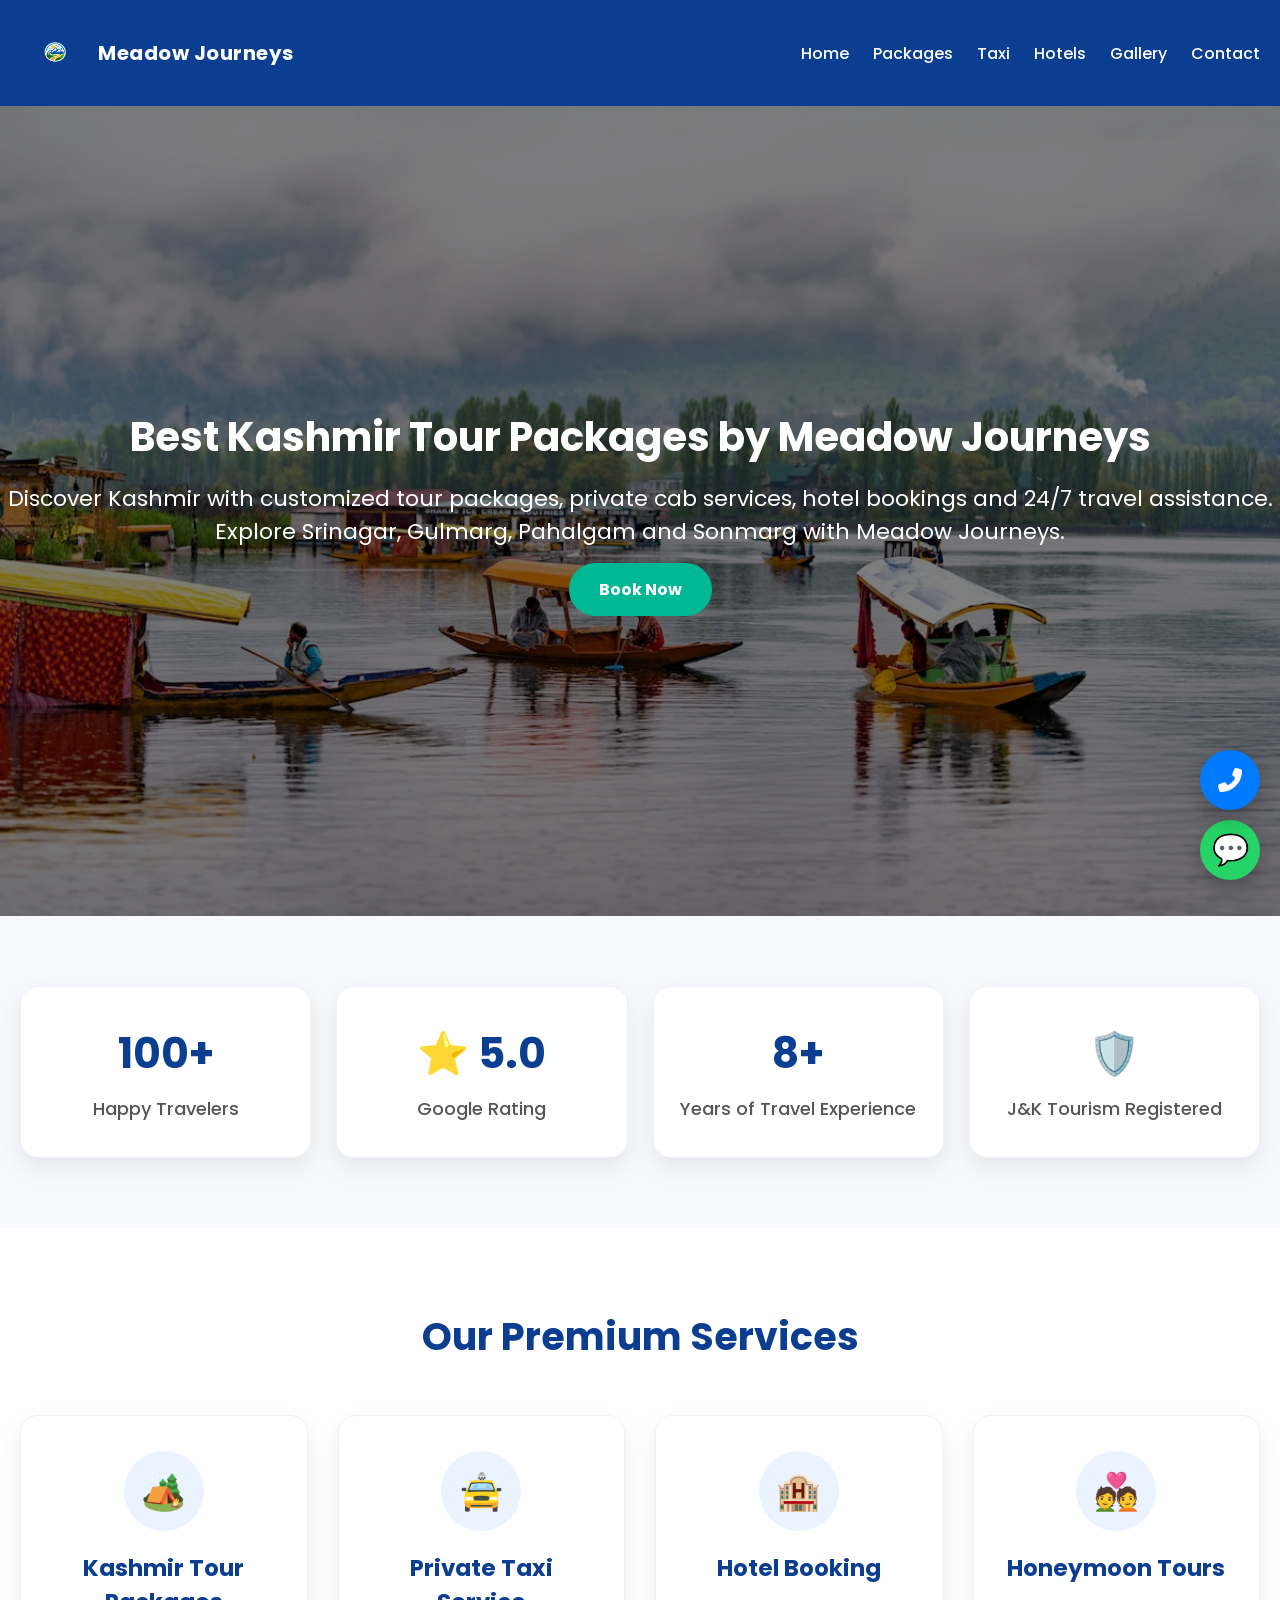
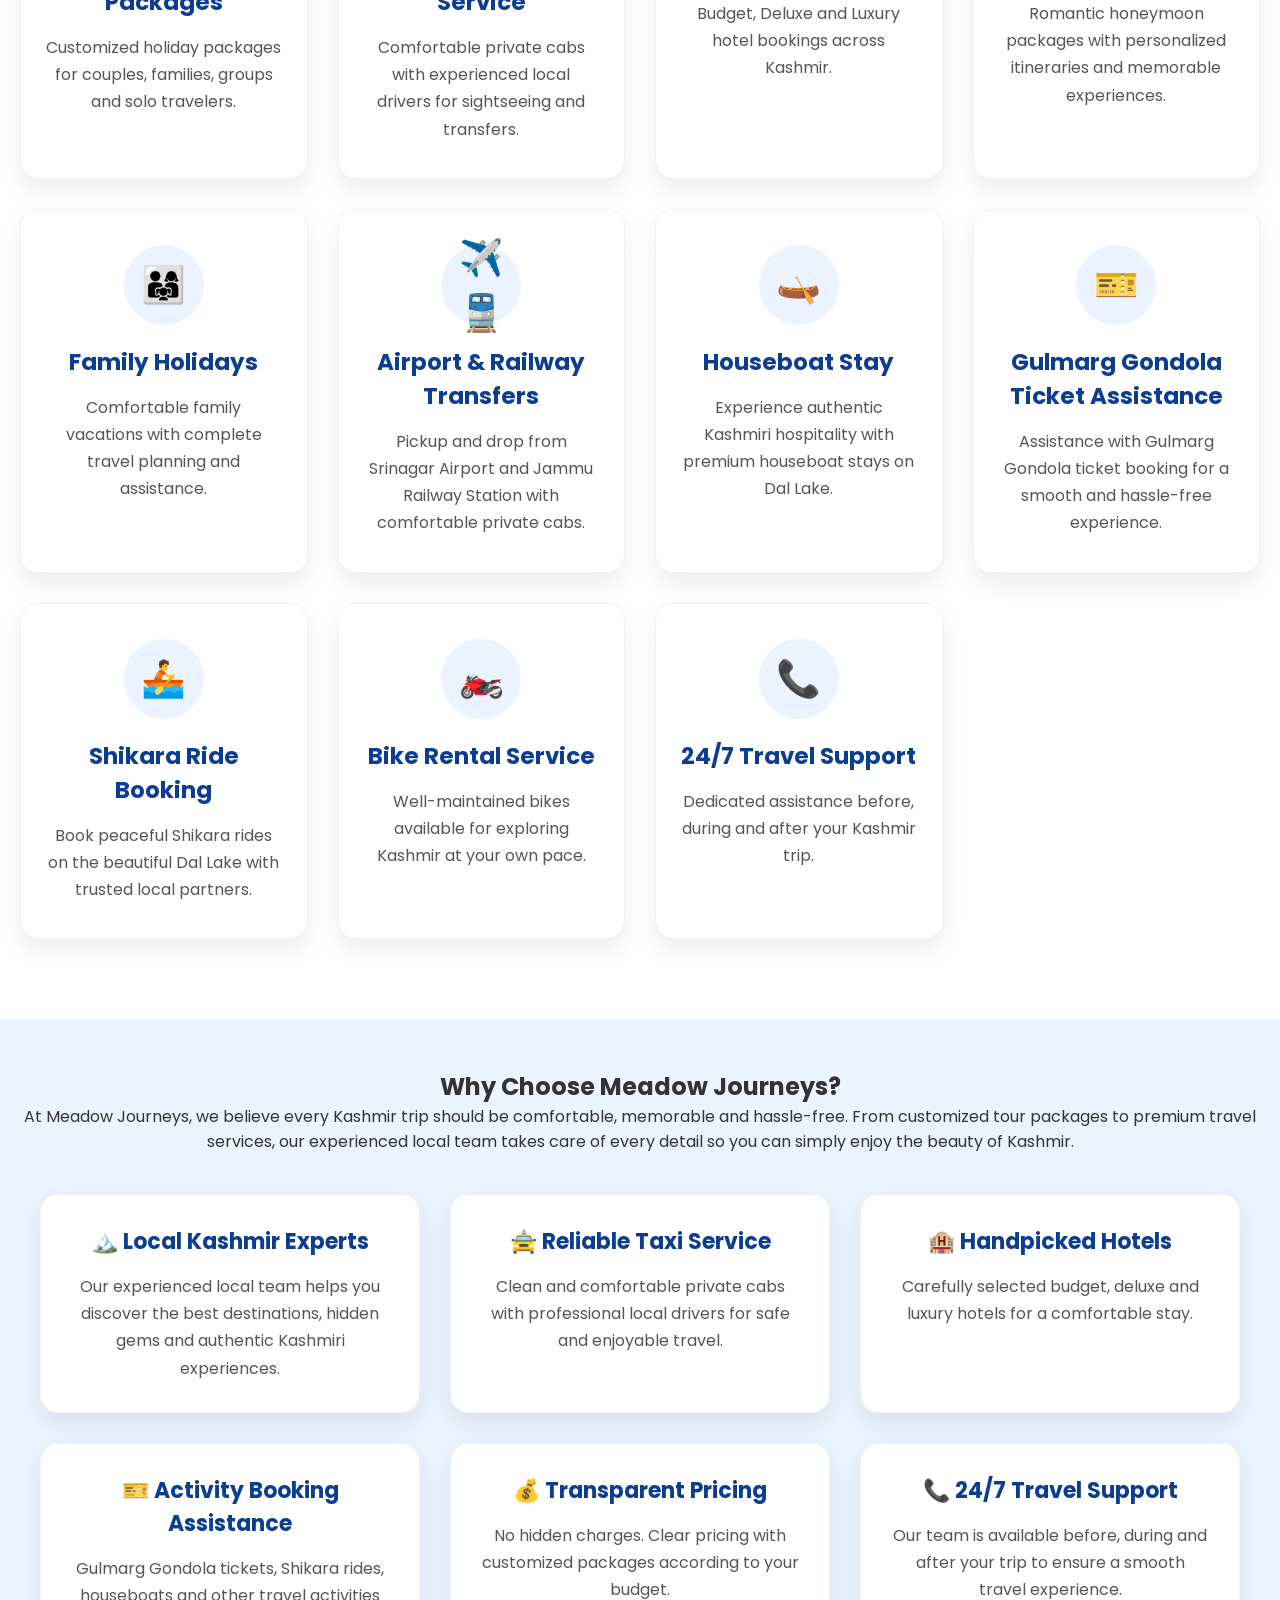
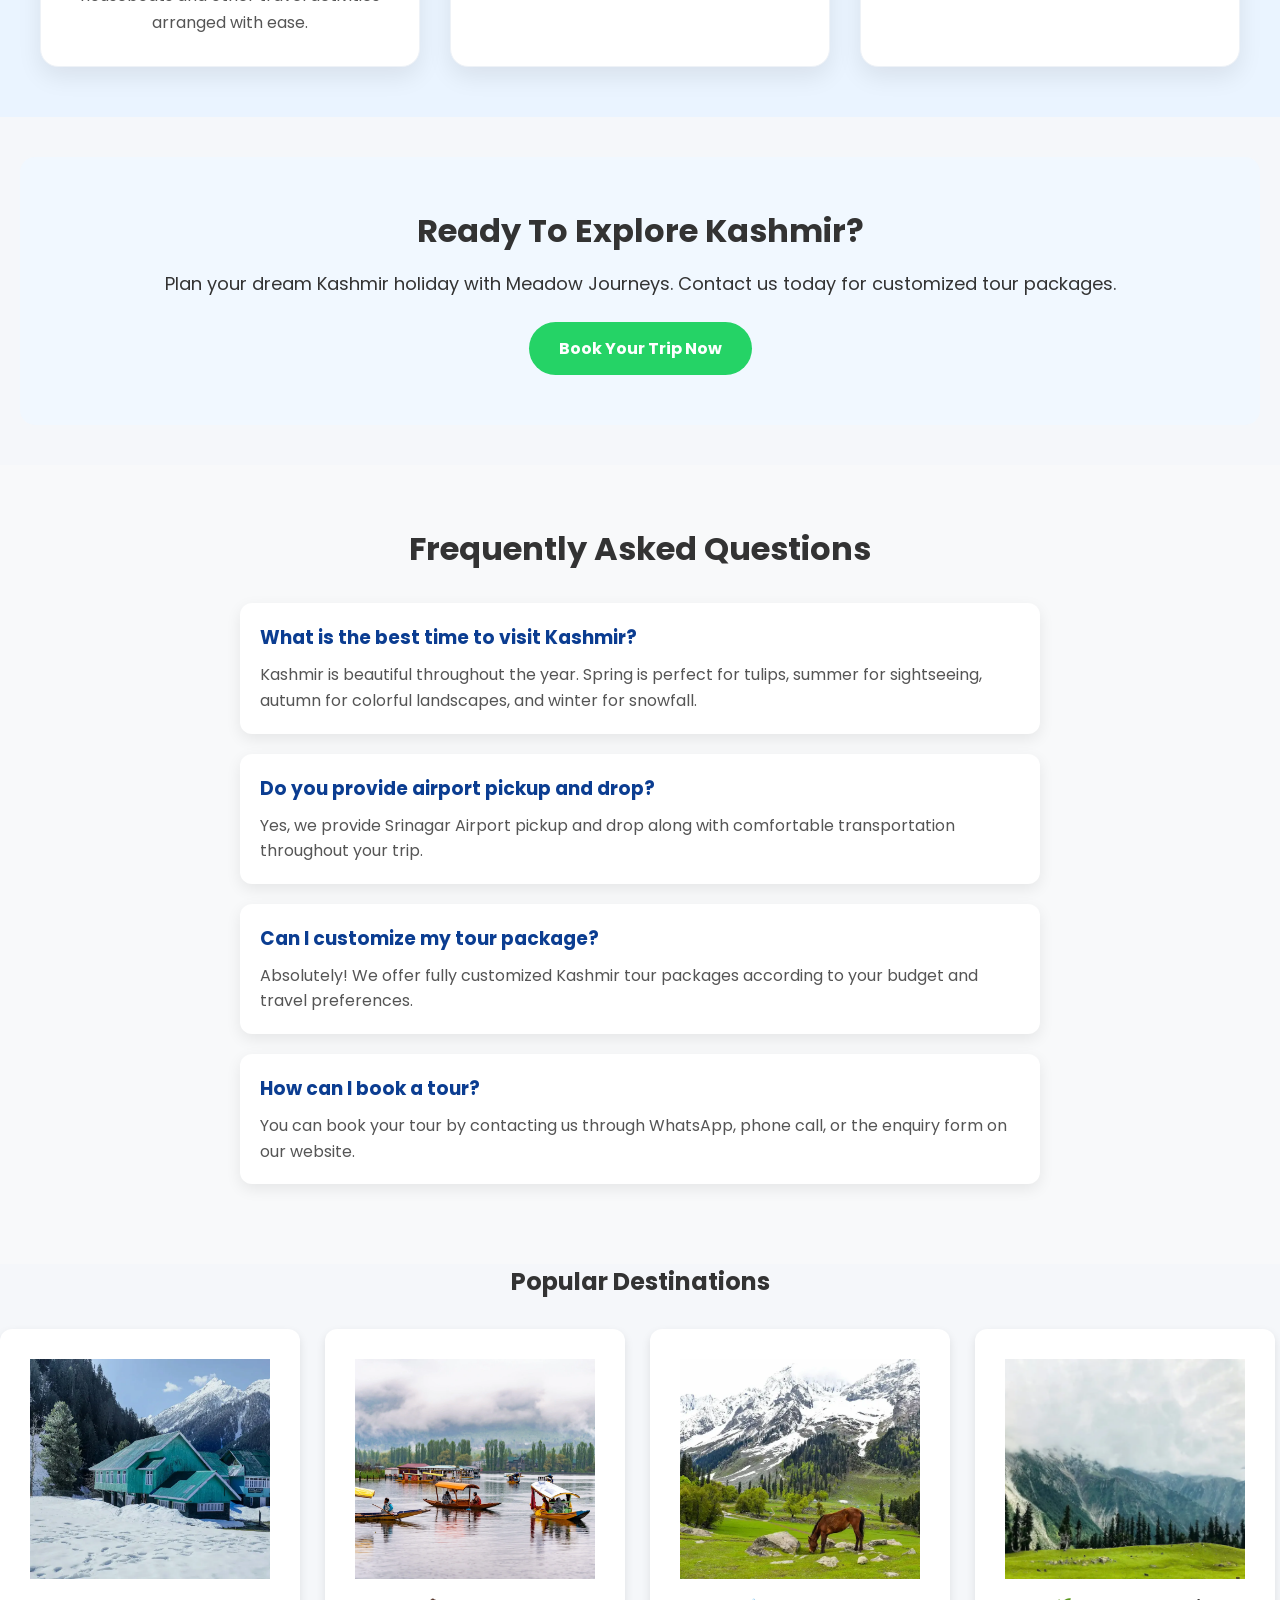
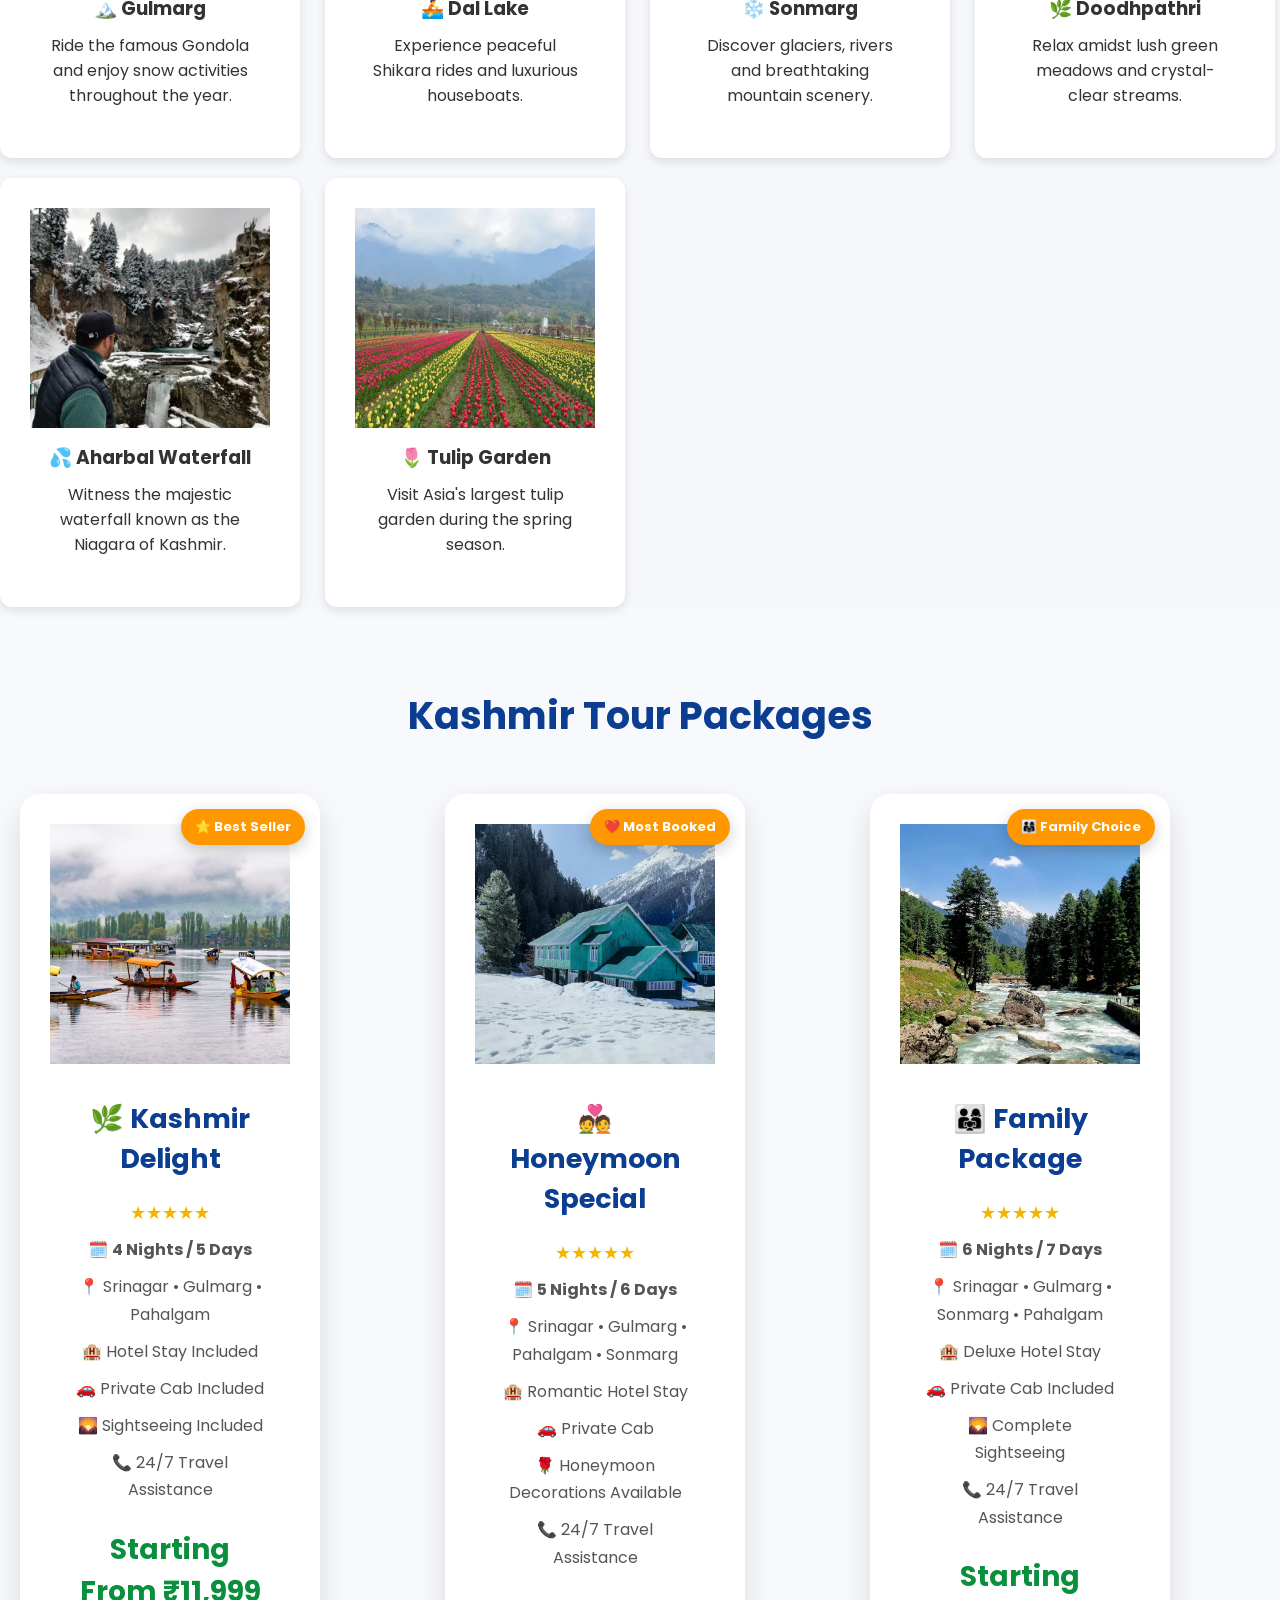
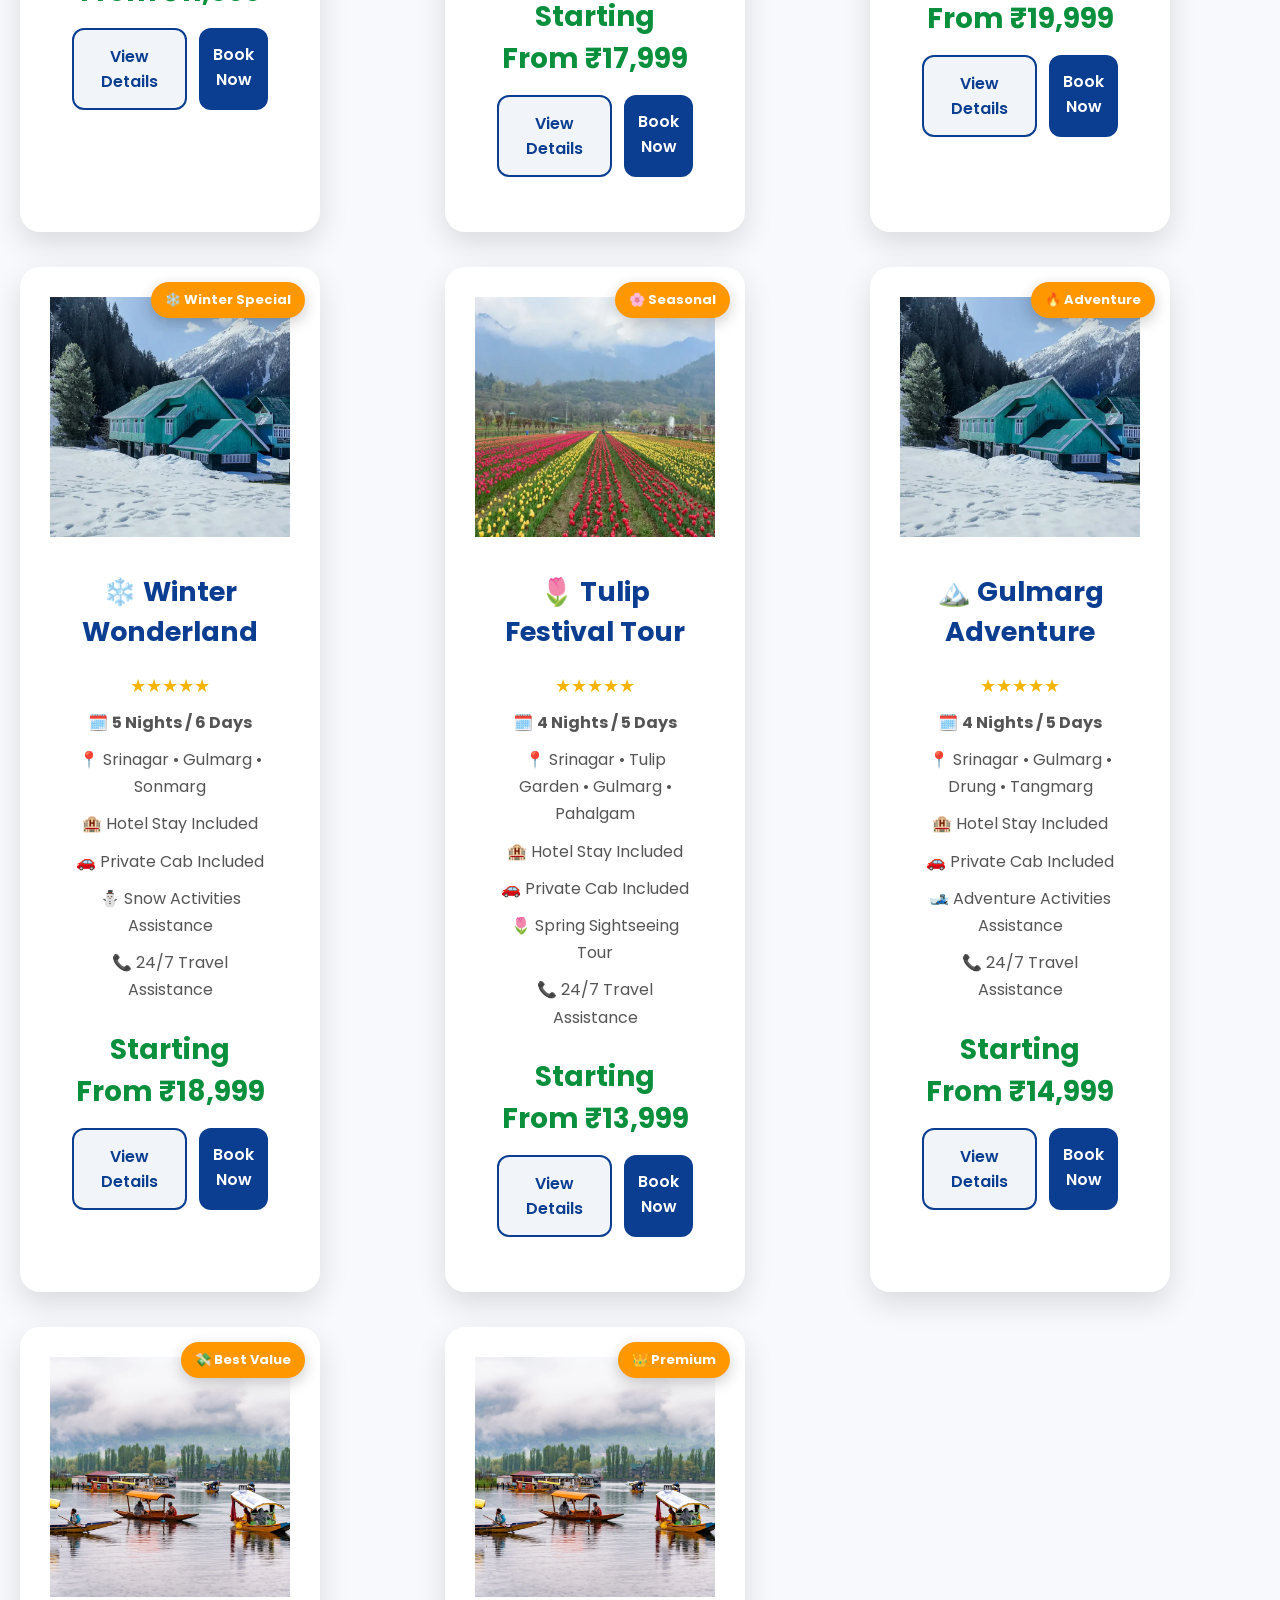
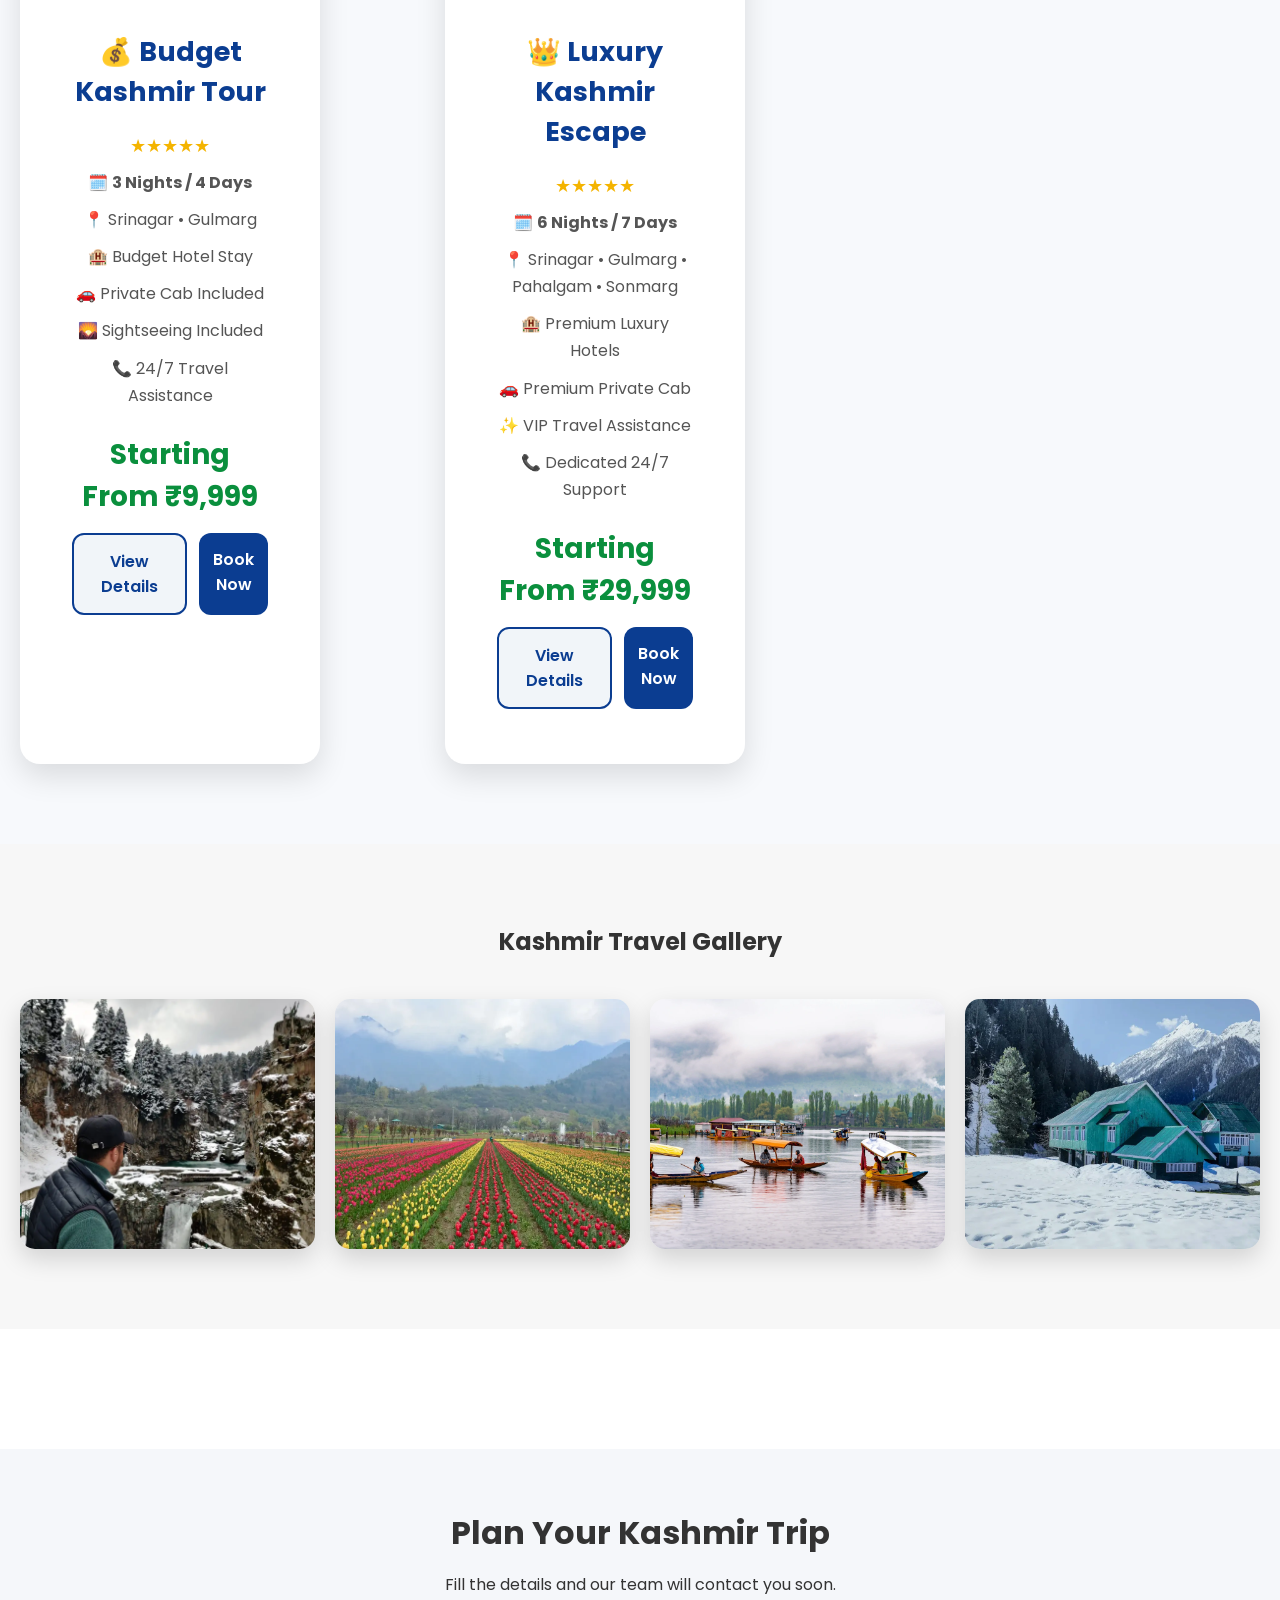
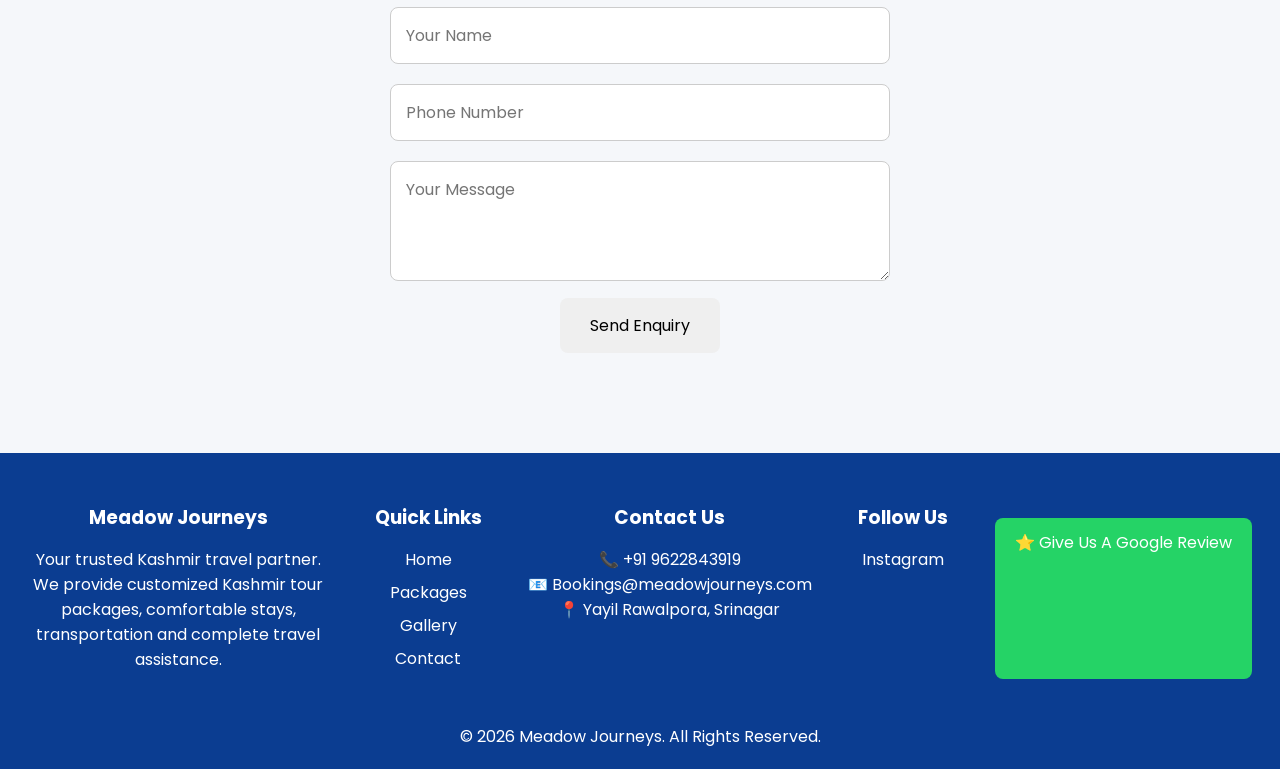
==== index.html @ d069dfbc "Fix formatting of areaServed and PriceRange fields" ====
<!DOCTYPE html>
<html lang="en">
<head>
    <title>Meadow Journeys | Kashmir Tour Packages, Taxi & Hotel Booking</title>
<link rel="icon" type="image/jpeg" href="logo new.jpg">
<meta name="description" content="Meadow Journeys offers the best Kashmir tour packages, honeymoon tours, family holidays, taxi services, hotel bookings and customized Kashmir travel experiences. Book your dream Kashmir trip today.">
<meta property="og:title" content="Meadow Journeys | Kashmir Tour Packages & Travel">

<meta property="og:description" content="Explore Kashmir with customized tour packages, hotels, taxi services and 24/7 travel assistance.">

<meta property="og:image" content="https://www.meadowjourneys.com/logo%20new.jpg">

<meta property="og:type" content="website">

<meta property="og:url" content="https://www.meadowjourneys.com">
<meta name="keywords" content="Kashmir tour packages, Kashmir travel, Srinagar tour, Gulmarg, Sonmarg, Pahalgam, Meadow Journeys">
<meta charset="UTF-8">
<meta name="viewport" content="width=device-width, initial-scale=1.0">


<link rel="stylesheet" href="style.css">
<link rel="preload" 
href="https://cdn.jsdelivr.net/npm/flatpickr/dist/flatpickr.min.css" 
as="style"
onload="this.onload=null;this.rel='stylesheet'">

<noscript>
<link rel="stylesheet" href="https://cdn.jsdelivr.net/npm/flatpickr/dist/flatpickr.min.css">
</noscript>
<link rel="preload" 
href="dal lake.webp" 
as="image"
fetchpriority="high">
<link rel="preconnect" href="https://fonts.googleapis.com">
<link rel="preconnect" href="https://fonts.gstatic.com" crossorigin>

<link href="https://fonts.googleapis.com/css2?family=Poppins:wght@400;600;700&display=swap" rel="stylesheet">
<link rel="preload"
      href="https://cdnjs.cloudflare.com/ajax/libs/font-awesome/6.5.2/css/all.min.css"
      as="style"
      onload="this.onload=null;this.rel='stylesheet'">

<noscript>
<link rel="stylesheet"
href="https://cdnjs.cloudflare.com/ajax/libs/font-awesome/6.5.2/css/all.min.css">
</noscript>
    <script type="application/ld+json">
{
  "@context":"https://schema.org",
  "@type":"TravelAgency",
  "name":"Meadow Journeys",
  "url":"https://www.meadowjourneys.com",
  "logo":"https://www.meadowjourneys.com/logo%20new.jpg",
"image":"https://www.meadowjourneys.com/dal%20lake.webp",
"telephone":"+91 9622843919",
  "email":"bookings@meadowjourneys.com",
        "openingHours":"Mo-Su 09:00-18:00",
  "address":{
    "@type":"PostalAddress",
    "streetAddress":"Yayil, Rawalpora",
    "addressLocality":"Srinagar",
    "addressRegion":"Jammu and Kashmir",
    "postalCode":"190005",
    "addressCountry":"IN"
  },
        "areaServed":"Kashmir",
        "PriceRange":"10,000-25,000",
  "sameAs":[
"https://www.instagram.com/meadowjourneys",
"https://www.facebook.com/share/1JXKEmAS2Q/"
]
}
</script>
    <script type="application/ld+json">
{
  "@context":"https://schema.org",
  "@type":"FAQPage",
  "mainEntity":[
    {
      "@type":"Question",
      "name":"What is the best time to visit Kashmir?",
      "acceptedAnswer":{
        "@type":"Answer",
        "text":"Kashmir is beautiful throughout the year. Spring is ideal for tulips, summer for sightseeing, autumn for colorful landscapes, and winter for snowfall."
      }
    },
    {
      "@type":"Question",
      "name":"Do you provide airport pickup and drop?",
      "acceptedAnswer":{
        "@type":"Answer",
        "text":"Yes, we provide Srinagar Airport pickup and drop along with comfortable transportation throughout your trip."
      }
    },
    {
      "@type":"Question",
      "name":"Can I customize my tour package?",
      "acceptedAnswer":{
        "@type":"Answer",
        "text":"Yes, we offer fully customized Kashmir tour packages according to your budget and travel preferences."
      }
    },
    {
      "@type":"Question",
      "name":"How can I book a tour?",
      "acceptedAnswer":{
        "@type":"Answer",
        "text":"You can contact us through WhatsApp, phone call, or the enquiry form on our website."
      }
    }
  ]
}
</script>
   

<!-- Google Analytics -->
<script async src="https://www.googletagmanager.com/gtag/js?id=G-LJPG5Y3PRT"></script>
<script>
  window.dataLayer = window.dataLayer || [];
  function gtag(){dataLayer.push(arguments);}
  gtag('js', new Date());

  gtag('config', 'G-LJPG5Y3PRT');
</script>

</head>

<body>

<header>

<div class="logo">
  <img src="logo new.jpg" alt="Meadow Journeys Kashmir Travel Company Logo">
  <span>Meadow Journeys</span>
</div>
<div class="menu-toggle" onclick="toggleMenu()">☰</div>
<nav>

<a href="#home">Home</a>

<a href="#packages">Packages</a>

<a href="#taxi">Taxi</a>

<a href="#hotels">Hotels</a>

<a href="#gallery">Gallery</a>

<a href="#contact">Contact</a>

</nav>

</header>


<section class="hero" id="home">

<img src="dal lake.webp" 
alt="Dal Lake Kashmir"
fetchpriority="high"
class="hero-image">

<div class="overlay">

<h1>Best Kashmir Tour Packages by Meadow Journeys</h1>

<p>
Discover Kashmir with customized tour packages, private cab services, hotel bookings and 24/7 travel assistance. Explore Srinagar, Gulmarg, Pahalgam and Sonmarg with Meadow Journeys.
</p>

<a href="#" class="btn" onclick="openBookingPopup(); return false;">
    Book Now
</a>

</div>

</section>
<section class="stats">

<div class="stat-card">
<div class="stat-number" data-target="100">0</div>
<p>Happy Travelers</p>
</div>

<div class="stat-card">
<div class="stat-number">⭐ 5.0</div>
<p>Google Rating</p>
</div>

<div class="stat-card">
<div class="stat-number" data-target="8">0</div>
<p>Years of Travel Experience</p>
</div>

<div class="stat-card">
<div class="stat-number">🛡️</div>
<p>J&K Tourism Registered</p>
</div>

</section>


<section class="services">

<h2>Our Premium Services</h2>

<div class="service-grid">

<div class="service-card">
<div class="service-icon">🏕️</div>
<h3>Kashmir Tour Packages</h3>
<p>Customized holiday packages for couples, families, groups and solo travelers.</p>
</div>

<div class="service-card">
<div class="service-icon">🚖</div>
<h3>Private Taxi Service</h3>
<p>Comfortable private cabs with experienced local drivers for sightseeing and transfers.</p>
</div>

<div class="service-card">
<div class="service-icon">🏨</div>
<h3>Hotel Booking</h3>
<p>Budget, Deluxe and Luxury hotel bookings across Kashmir.</p>
</div>

<div class="service-card">
<div class="service-icon">💑</div>
<h3>Honeymoon Tours</h3>
<p>Romantic honeymoon packages with personalized itineraries and memorable experiences.</p>
</div>

<div class="service-card">
<div class="service-icon">👨‍👩‍👧</div>
<h3>Family Holidays</h3>
<p>Comfortable family vacations with complete travel planning and assistance.</p>
</div>

<div class="service-card">
<div class="service-icon">✈️🚆</div>
<h3>Airport & Railway Transfers</h3>
<p>Pickup and drop from Srinagar Airport and Jammu Railway Station with comfortable private cabs.</p>
</div>

<div class="service-card">
<div class="service-icon">🛶</div>
<h3>Houseboat Stay</h3>
<p>Experience authentic Kashmiri hospitality with premium houseboat stays on Dal Lake.</p>
</div>

<div class="service-card">
<div class="service-icon">🎫</div>
<h3>Gulmarg Gondola Ticket Assistance</h3>
<p>Assistance with Gulmarg Gondola ticket booking for a smooth and hassle-free experience.</p>
</div>

<div class="service-card">
<div class="service-icon">🚣</div>
<h3>Shikara Ride Booking</h3>
<p>Book peaceful Shikara rides on the beautiful Dal Lake with trusted local partners.</p>
</div>

<div class="service-card">
<div class="service-icon">🏍️</div>
<h3>Bike Rental Service</h3>
<p>Well-maintained bikes available for exploring Kashmir at your own pace.</p>
</div>

<div class="service-card">
<div class="service-icon">📞</div>
<h3>24/7 Travel Support</h3>
<p>Dedicated assistance before, during and after your Kashmir trip.</p>
</div>

</div>

</section>



<section class="about">

<h2>Why Choose Meadow Journeys?</h2>

<p>
At Meadow Journeys, we believe every Kashmir trip should be comfortable, memorable and hassle-free. From customized tour packages to premium travel services, our experienced local team takes care of every detail so you can simply enjoy the beauty of Kashmir.
</p>

<div class="about-points">

<div>
<h3>🏔️ Local Kashmir Experts</h3>
<p>Our experienced local team helps you discover the best destinations, hidden gems and authentic Kashmiri experiences.</p>
</div>

<div>
<h3>🚖 Reliable Taxi Service</h3>
<p>Clean and comfortable private cabs with professional local drivers for safe and enjoyable travel.</p>
</div>

<div>
<h3>🏨 Handpicked Hotels</h3>
<p>Carefully selected budget, deluxe and luxury hotels for a comfortable stay.</p>
</div>

<div>
<h3>🎫 Activity Booking Assistance</h3>
<p>Gulmarg Gondola tickets, Shikara rides, houseboats and other travel activities arranged with ease.</p>
</div>

<div>
<h3>💰 Transparent Pricing</h3>
<p>No hidden charges. Clear pricing with customized packages according to your budget.</p>
</div>

<div>
<h3>📞 24/7 Travel Support</h3>
<p>Our team is available before, during and after your trip to ensure a smooth travel experience.</p>
</div>

</div>

</section>
<!-- CTA Section -->
<section class="cta">

<h2>Ready To Explore Kashmir?</h2>

<p>
Plan your dream Kashmir holiday with Meadow Journeys.
Contact us today for customized tour packages.
</p>

<a href="https://wa.me/919622843919" target="_blank">
Book Your Trip Now
</a>

</section>
    
    <!-- FAQ Section -->
<section class="faq">

<h2>Frequently Asked Questions</h2>

<div class="faq-item">
<h3>What is the best time to visit Kashmir?</h3>
<p>Kashmir is beautiful throughout the year. Spring is perfect for tulips, summer for sightseeing, autumn for colorful landscapes, and winter for snowfall.</p>
</div>

<div class="faq-item">
<h3>Do you provide airport pickup and drop?</h3>
<p>Yes, we provide Srinagar Airport pickup and drop along with comfortable transportation throughout your trip.</p>
</div>

<div class="faq-item">
<h3>Can I customize my tour package?</h3>
<p>Absolutely! We offer fully customized Kashmir tour packages according to your budget and travel preferences.</p>
</div>

<div class="faq-item">
<h3>How can I book a tour?</h3>
<p>You can book your tour by contacting us through WhatsApp, phone call, or the enquiry form on our website.</p>
</div>

</section>
    
<!-- Popular Destinations -->
<section class="destinations">
    <h2>Popular Destinations</h2>

   <div class="cards">

    <div class="card">
        <img src="gulmarg.webp" alt="Gulmarg Kashmir Tour Destination with mountain and Gondola Ride" loading="lazy">
        <h3>🏔️ Gulmarg</h3>
        <p>Ride the famous Gondola and enjoy snow activities throughout the year.</p>
    </div>

    <div class="card">
        <img src="dal lake.webp" alt="Dal Lake Srinagar Kashmir Shikara Ride and Houseboats" loading="lazy">
        <h3>🚣 Dal Lake</h3>
        <p>Experience peaceful Shikara rides and luxurious houseboats.</p>
    </div>

    <div class="card">
        <img src="sonmarg.webp" alt="Sonmarg Kashmir valley tour destination with glacier and mountains" loading="lazy">
        <h3>❄️ Sonmarg</h3>
        <p>Discover glaciers, rivers and breathtaking mountain scenery.</p>
    </div>

    <div class="card">
        <img src="doodhpathri.webp" alt="Doodhpathri green Meadows and scenic views" loading="lazy">
        <h3>🌿 Doodhpathri</h3>
        <p>Relax amidst lush green meadows and crystal-clear streams.</p>
    </div>

    <div class="card">
        <img src="aharbal waterfall.webp" alt="Aharbal Waterfall kashmir tourist destination" loading="lazy">
        <h3>💦 Aharbal Waterfall</h3>
        <p>Witness the majestic waterfall known as the Niagara of Kashmir.</p>
    </div>

    <div class="card">
        <img src="tulip garden.webp" alt="Tulip Garden Srinagar Kashmir Spring tourism Destination" loading="lazy">
        <h3>🌷 Tulip Garden</h3>
        <p>Visit Asia's largest tulip garden during the spring season.</p>
    </div>
</div>
</section>

<!-- Tour Packages -->
<section class="packages" id="packages">

<h2>Kashmir Tour Packages</h2>
    
<div class="cards">

<div class="card">

<img src="dal lake.webp" alt="Kashmir Delight Package" loading="lazy">

<div class="package-badge">⭐ Best Seller</div>

<h3>🌿 Kashmir Delight</h3>

<div class="package-rating">★★★★★</div>

<p>🗓️ <strong>4 Nights / 5 Days</strong></p>

<p>📍 Srinagar • Gulmarg • Pahalgam</p>

<p>🏨 Hotel Stay Included</p>

<p>🚗 Private Cab Included</p>

<p>🌄 Sightseeing Included</p>

<p>📞 24/7 Travel Assistance</p>

<h4>Starting From ₹11,999</h4>

<div class="package-buttons">

<a href="javascript:void(0)" class="details-btn" onclick="openDetails()">
View Details
</a>

<a href="https://wa.me/919622843919" class="btn" target="_blank">
Book Now
</a>

</div>

</div>


<div class="card">

<img src="gulmarg.webp" alt="Honeymoon Special Package" loading="lazy">

<div class="package-badge">❤️ Most Booked</div>

<h3>💑 Honeymoon Special</h3>

<div class="package-rating">★★★★★</div>

<p>🗓️ <strong>5 Nights / 6 Days</strong></p>

<p>📍 Srinagar • Gulmarg • Pahalgam • Sonmarg</p>

<p>🏨 Romantic Hotel Stay</p>

<p>🚗 Private Cab</p>

<p>🌹 Honeymoon Decorations Available</p>

<p>📞 24/7 Travel Assistance</p>

<h4>Starting From ₹17,999</h4>

<div class="package-buttons">

<a href="javascript:void(0)" class="details-btn" onclick="openHoneymoon()">
View Details
</a>

<a href="https://wa.me/919622843919" class="btn" target="_blank">
Book Now
</a>

</div>

</div>

<div class="card">

<img src="pahalgam.webp" alt="Family Package" loading="lazy">

<div class="package-badge">👨‍👩‍👧 Family Choice</div>

<h3>👨‍👩‍👧 Family Package</h3>

<div class="package-rating">★★★★★</div>

<p>🗓️ <strong>6 Nights / 7 Days</strong></p>

<p>📍 Srinagar • Gulmarg • Sonmarg • Pahalgam</p>

<p>🏨 Deluxe Hotel Stay</p>

<p>🚗 Private Cab Included</p>

<p>🌄 Complete Sightseeing</p>

<p>📞 24/7 Travel Assistance</p>

<h4>Starting From ₹19,999</h4>

<div class="package-buttons">

<a href="javascript:void(0)" class="details-btn" onclick="openFamily()">
View Details
</a>

<a href="https://wa.me/919622843919" class="btn" target="_blank">
Book Now
</a>

</div>

</div>

<div class="card">

<img src="gulmarg.webp" alt="Winter Wonderland Package" loading="lazy">

<div class="package-badge">❄️ Winter Special</div>

<h3>❄️ Winter Wonderland</h3>

<div class="package-rating">★★★★★</div>

<p>🗓️ <strong>5 Nights / 6 Days</strong></p>

<p>📍 Srinagar • Gulmarg • Sonmarg</p>

<p>🏨 Hotel Stay Included</p>

<p>🚗 Private Cab Included</p>

<p>⛄ Snow Activities Assistance</p>

<p>📞 24/7 Travel Assistance</p>

<h4>Starting From ₹18,999</h4>

<div class="package-buttons">

<a href="javascript:void(0)" class="details-btn" onclick="openWinter()">
View Details
</a>

<a href="https://wa.me/919622843919" class="btn" target="_blank">
Book Now
</a>

</div>

</div>
    
<div class="card">

<img src="tulip garden.webp" alt="Tulip Festival Tour" loading="lazy">

<div class="package-badge">🌸 Seasonal</div>

<h3>🌷 Tulip Festival Tour</h3>

<div class="package-rating">★★★★★</div>

<p>🗓️ <strong>4 Nights / 5 Days</strong></p>

<p>📍 Srinagar • Tulip Garden • Gulmarg • Pahalgam</p>

<p>🏨 Hotel Stay Included</p>

<p>🚗 Private Cab Included</p>

<p>🌷 Spring Sightseeing Tour</p>

<p>📞 24/7 Travel Assistance</p>

<h4>Starting From ₹13,999</h4>

<div class="package-buttons">

<a href="javascript:void(0)" class="details-btn" onclick="openTulip()">
View Details
</a>

<a href="https://wa.me/919622843919" class="btn" target="_blank">
Book Now
</a>

</div>

</div>

<div class="card">

<img src="gulmarg.webp" alt="Gulmarg Adventure Package" loading="lazy">

<div class="package-badge">🔥 Adventure</div>

<h3>🏔️ Gulmarg Adventure</h3>

<div class="package-rating">★★★★★</div>

<p>🗓️ <strong>4 Nights / 5 Days</strong></p>

<p>📍 Srinagar • Gulmarg • Drung • Tangmarg</p>

<p>🏨 Hotel Stay Included</p>

<p>🚗 Private Cab Included</p>

<p>🎿 Adventure Activities Assistance</p>

<p>📞 24/7 Travel Assistance</p>

<h4>Starting From ₹14,999</h4>

<div class="package-buttons">

<a href="javascript:void(0)" class="details-btn" onclick="openAdventure()">
View Details
</a>

<a href="https://wa.me/919622843919" class="btn" target="_blank">
Book Now
</a>

</div>

</div>

<div class="card">

<img src="dal lake.webp" alt="Budget Kashmir Tour" loading="lazy">

<div class="package-badge">💸 Best Value</div>

<h3>💰 Budget Kashmir Tour</h3>

<div class="package-rating">★★★★★</div>

<p>🗓️ <strong>3 Nights / 4 Days</strong></p>

<p>📍 Srinagar • Gulmarg</p>

<p>🏨 Budget Hotel Stay</p>

<p>🚗 Private Cab Included</p>

<p>🌄 Sightseeing Included</p>

<p>📞 24/7 Travel Assistance</p>

<h4>Starting From ₹9,999</h4>

<div class="package-buttons">

<a href="javascript:void(0)" class="details-btn" onclick="openBudget()">
View Details

<a href="https://wa.me/919622843919" class="btn" target="_blank">
Book Now
</a>

</div>

</div>

<div class="card">

<img src="dal lake.webp" alt="Luxury Kashmir Escape" loading="lazy">

<div class="package-badge">👑 Premium</div>

<h3>👑 Luxury Kashmir Escape</h3>

<div class="package-rating">★★★★★</div>

<p>🗓️ <strong>6 Nights / 7 Days</strong></p>

<p>📍 Srinagar • Gulmarg • Pahalgam • Sonmarg</p>

<p>🏨 Premium Luxury Hotels</p>

<p>🚗 Premium Private Cab</p>

<p>✨ VIP Travel Assistance</p>

<p>📞 Dedicated 24/7 Support</p>

<h4>Starting From ₹29,999</h4>

<div class="package-buttons">

<a href="javascript:void(0)" class="details-btn" onclick="openLuxury()">
View Details

<a href="https://wa.me/919622843919" class="btn" target="_blank">
Book Now
</a>

</div> <!-- Last card -->

</div> <!-- cards -->

</section>
    
<!-- Gallery -->
<section class="gallery" id="gallery">

<h2>Kashmir Travel Gallery</h2>

<div class="gallery-grid">

<img src="aharbal waterfall.webp" alt="Aharbal Waterfall kashmir tourist destination" loading="lazy" onclick="openLightbox(this)">

<img src="tulip garden.webp" alt="Tulip Garden Srinagar Kashmir Spring tourism Destination" loading="lazy" onclick="openLightbox(this)">

<img src="dal lake.webp" alt="Dal Lake Srinagar Kashmir Shikara Ride and Houseboats" loading="lazy" onclick="openLightbox(this)">

<img src="gulmarg.webp" alt="Gulmarg Kashmir Tour Destination with mountain and Gondola Ride" loading="lazy" onclick="openLightbox(this)">

</div>

</section>
<div class="lightbox" id="lightbox" onclick="closeLightbox()">
    <img id="lightbox-img">
</div>
    <div class="booking-popup" id="bookingPopup">
    <div class="booking-box">
        <span class="close-popup" onclick="closeBookingPopup()">&times;</span>

        <h2>Book Your Kashmir Tour</h2>

        <input type="text" id="bname" placeholder="Full Name">
        <input type="tel" id="bphone" placeholder="Phone Number">
        <input type="text" id="bdestination" placeholder="Destination">
        <input type="text" id="bdate" placeholder="Travel Date">
        <input type="number" id="bpersons" placeholder="Number of Travellers">
        <textarea id="bmessage" placeholder="Special Requirements"></textarea>

        <button onclick="sendBooking()">Send on WhatsApp</button>
    </div>
</div>
    
<!-- Reviews -->
<section class="reviews">

    <!-- Elfsight Google Reviews -->
    <script src="https://elfsightcdn.com/platform.js" async></script>
    <div class="elfsight-app-6d549362-37dd-4332-ae1c-5ca0ca0e8c38" data-elfsight-app-lazy></div>

</section>
    
  <!-- Part 4C - Enquiry Form -->

<section class="enquiry" id="contact">

<h2>Plan Your Kashmir Trip</h2>

<p>Fill the details and our team will contact you soon.</p>

<form onsubmit="sendWhatsApp(); return false;">

<input id="name" type="text" placeholder="Your Name" required>

<input id="phone" type="tel" placeholder="Phone Number" required>

<textarea id="message" placeholder="Your Message"></textarea>

<button type="submit">Send Enquiry</button>

</form>

</section> 
<!-- Part 5 - Footer -->

<footer class="footer">

<div class="footer-container">

<div class="footer-box">
<h3>Meadow Journeys</h3>
<p>
Your trusted Kashmir travel partner. We provide customized Kashmir tour packages,
comfortable stays, transportation and complete travel assistance.
</p>
</div>


<div class="footer-box">
<h3>Quick Links</h3>
<a href="#home">Home</a>
<a href="#packages">Packages</a>
<a href="#gallery">Gallery</a>
<a href="#contact">Contact</a>
</div>


<div class="footer-box">
<h3>Contact Us</h3>
<p>📞 +91 9622843919</p>
<p>📧 Bookings@meadowjourneys.com</p>
<p>📍 Yayil Rawalpora, Srinagar</p>
</div>


<div class="footer-box">
<h3>Follow Us</h3>
<a href="https://www.instagram.com/meadowjourneys">Instagram</a>
</div>
<a href="https://g.page/r/CRF8CQtoAs72EBM/review" class="review-btn" target="_blank">
⭐ Give Us A Google Review
</a>

</div>


<div class="footer-bottom">
<p>© 2026 Meadow Journeys. All Rights Reserved.</p>
</div>

</footer>
    <div id="lightbox" class="lightbox" onclick="closeLightbox()">
    <img id="lightbox-img" src="" alt="">
</div>
<!-- Floating WhatsApp -->
<a href="https://wa.me/919622843919" class="whatsapp">
  
💬
</a>
    <a href="tel:+919622843919" class="call-float" aria-label="Call Meadow Journeys">
    <i class="fas fa-phone-alt"></i>
</a>
    <script>

function sendWhatsApp(){

let name = document.getElementById("name").value;
let phone = document.getElementById("phone").value;
let message = document.getElementById("message").value;

let text = 
"Hello Meadow Journeys,%0A%0A" +
"Name: " + name + "%0A" +
"Phone: " + phone + "%0A" +
"Message: " + message;

window.open("https://wa.me/919622843919?text=" + text, "_blank");

}
function toggleMenu() {
    document.querySelector("nav").classList.toggle("active");
}

document.querySelectorAll("nav a").forEach(function(link){
    link.addEventListener("click", function(){
        document.querySelector("nav").classList.remove("active");
    });
});

function openLightbox(image){
    document.getElementById("lightbox").style.display = "flex";
    document.getElementById("lightbox-img").src = image.src;
    document.getElementById("lightbox-img").alt = image.alt;
}

function closeLightbox(){
    document.getElementById("lightbox").style.display = "none";
}
        function openBookingPopup(){
    document.getElementById("bookingPopup").style.display = "flex";
}

function closeBookingPopup(){
    document.getElementById("bookingPopup").style.display = "none";
}

function sendBooking(){

    let name = document.getElementById("bname").value;
    let phone = document.getElementById("bphone").value;
    let destination = document.getElementById("bdestination").value;
    let date = document.getElementById("bdate").value;
    let persons = document.getElementById("bpersons").value;
    let message = document.getElementById("bmessage").value;

    let text =
    "🌄 New Booking Enquiry%0A%0A" +
    "👤 Name: " + name + "%0A" +
    "📞 Phone: " + phone + "%0A" +
    "📍 Destination: " + destination + "%0A" +
    "📅 Travel Date: " + date + "%0A" +
    "👥 Travellers: " + persons + "%0A" +
    "💬 Message: " + message;

    window.open("https://wa.me/919622843919?text=" + text, "_blank");

    closeBookingPopup();
}
</script>
    <div id="detailsPopup" class="details-popup">

<div class="details-box">

<span onclick="closeDetails()" class="close-details">×</span>

<h2>🌿 Kashmir Delight</h2>

<p>🗓️ 4 Nights / 5 Days</p>

<p>📍 Srinagar • Gulmarg • Pahalgam</p>

<h3>Package Includes:</h3>

<p>✔️ Hotel Stay</p>
<p>✔️ Private Cab</p>
<p>✔️ Sightseeing</p>
<p>✔️ 24/7 Travel Assistance</p>

<a href="https://wa.me/919622843919" target="_blank" class="btn">
Book Now
</a>

</div>   <!-- details-box close -->

</div>   <!-- detailsPopup close -->


<script>

function openDetails(){
    document.getElementById("detailsPopup").style.display="flex";
}

function closeDetails(){
    document.getElementById("detailsPopup").style.display="none";
}
function openHoneymoon(){

document.querySelector(".details-box").innerHTML = `

<span onclick="closeDetails()" class="close-details">×</span>

<h2>💑 Honeymoon Special</h2>

<p>🗓️ 5 Nights / 6 Days</p>

<p>📍 Srinagar • Gulmarg • Pahalgam • Sonmarg</p>

<h3>Package Includes:</h3>

<p>✔️ Romantic Hotel Stay</p>
<p>✔️ Private Cab</p>
<p>✔️ Honeymoon Decorations Available</p>
<p>✔️ Sightseeing</p>
<p>✔️ 24/7 Travel Assistance</p>

<a href="https://wa.me/919622843919" target="_blank" class="btn">
Book Now
</a>

`;

document.getElementById("detailsPopup").style.display="flex";

}
    function openFamily(){

document.querySelector(".details-box").innerHTML = `

<span onclick="closeDetails()" class="close-details">×</span>

<h2>👨‍👩‍👧 Family Package</h2>

<p>🗓️ 6 Nights / 7 Days</p>

<p>📍 Srinagar • Gulmarg • Sonmarg • Pahalgam</p>

<h3>Package Includes:</h3>

<p>✔️ Deluxe Hotel Stay</p>
<p>✔️ Private Cab</p>
<p>✔️ Complete Sightseeing</p>
<p>✔️ Family Friendly Itinerary</p>
<p>✔️ 24/7 Travel Assistance</p>

<a href="https://wa.me/919622843919" target="_blank" class="btn">
Book Now
</a>

`;

document.getElementById("detailsPopup").style.display="flex";

}
    function openWinter(){

document.querySelector(".details-box").innerHTML = `

<span onclick="closeDetails()" class="close-details">×</span>

<h2>❄️ Winter Wonderland</h2>

<p>🗓️ 5 Nights / 6 Days</p>

<p>📍 Srinagar • Gulmarg • Sonmarg</p>

<h3>Package Includes:</h3>

<p>✔️ Hotel Stay Included</p>
<p>✔️ Private Cab</p>
<p>✔️ Snow Activities Assistance</p>
<p>✔️ Sightseeing</p>
<p>✔️ 24/7 Travel Assistance</p>

<a href="https://wa.me/919622843919" target="_blank" class="btn">
Book Now
</a>

`;

document.getElementById("detailsPopup").style.display="flex";

}
    function openTulip(){

document.querySelector(".details-box").innerHTML = `

<span onclick="closeDetails()" class="close-details">×</span>

<h2>🌷 Tulip Festival Tour</h2>

<p>🗓️ 4 Nights / 5 Days</p>

<p>📍 Srinagar • Tulip Garden • Gulmarg • Pahalgam</p>

<h3>Package Includes:</h3>

<p>✔️ Hotel Stay Included</p>
<p>✔️ Private Cab</p>
<p>✔️ Tulip Garden Visit</p>
<p>✔️ Sightseeing</p>
<p>✔️ 24/7 Travel Assistance</p>

<a href="https://wa.me/919622843919" target="_blank" class="btn">
Book Now
</a>

`;

document.getElementById("detailsPopup").style.display="flex";

}
    function openAdventure(){

document.querySelector(".details-box").innerHTML = `

<span onclick="closeDetails()" class="close-details">×</span>

<h2>🏔️ Gulmarg Adventure</h2>

<p>🗓️ 4 Nights / 5 Days</p>

<p>📍 Srinagar • Gulmarg • Drung • Tangmarg</p>

<h3>Package Includes:</h3>

<p>✔️ Hotel Stay Included</p>
<p>✔️ Private Cab</p>
<p>✔️ Adventure Activities Assistance</p>
<p>✔️ Sightseeing</p>
<p>✔️ 24/7 Travel Assistance</p>

<a href="https://wa.me/919622843919" target="_blank" class="btn">
Book Now
</a>

`;

document.getElementById("detailsPopup").style.display="flex";

}
    function openBudget(){

document.querySelector(".details-box").innerHTML = `

<span onclick="closeDetails()" class="close-details">×</span>

<h2>💰 Budget Kashmir Tour</h2>

<p>🗓️ 3 Nights / 4 Days</p>

<p>📍 Srinagar • Gulmarg</p>

<h3>Package Includes:</h3>

<p>✔️ Budget Hotel Stay</p>
<p>✔️ Private Cab</p>
<p>✔️ Sightseeing</p>
<p>✔️ Comfortable Travel</p>
<p>✔️ 24/7 Travel Assistance</p>

<a href="https://wa.me/919622843919" target="_blank" class="btn">
Book Now
</a>

`;

document.getElementById("detailsPopup").style.display="flex";

}
    function openLuxury(){

document.querySelector(".details-box").innerHTML = `

<span onclick="closeDetails()" class="close-details">×</span>

<h2>👑 Luxury Kashmir Escape</h2>

<p>🗓️ 6 Nights / 7 Days</p>

<p>📍 Srinagar • Gulmarg • Pahalgam • Sonmarg</p>

<h3>Package Includes:</h3>

<p>✔️ Luxury Hotel Stay</p>
<p>✔️ Premium Private Cab</p>
<p>✔️ VIP Travel Assistance</p>
<p>✔️ Complete Sightseeing</p>
<p>✔️ Dedicated 24/7 Support</p>

<a href="https://wa.me/919622843919" target="_blank" class="btn">
Book Now
</a>

`;

document.getElementById("detailsPopup").style.display="flex";

}
 const stats = document.querySelectorAll(".stat-number[data-target]");

const observer = new IntersectionObserver((entries)=>{
entries.forEach(entry=>{

if(entry.isIntersecting){

const counter = entry.target;
const target = +counter.dataset.target;
let count = 0;

const update = ()=>{

count += Math.ceil(target/40);

if(count >= target){
counter.innerText = target + "+";
}
else{
counter.innerText = count;
requestAnimationFrame(update);
}

};

update();
observer.unobserve(counter);

}

});
});

stats.forEach(stat=>observer.observe(stat));   
</script>
<script src="https://cdn.jsdelivr.net/npm/flatpickr"></script>
    
<script>
flatpickr("#bdate", {
    dateFormat: "d M Y",
    minDate: "today",
    disableMobile: true,
});
</script>
</body>
</html>
---- style.css ----
*{
margin:0;
padding:0;
box-sizing:border-box;
font-family:'Poppins',sans-serif;
}

body{
background:#f5f7fa;
color:#333;
}

header{
display:flex;
justify-content:space-between;
align-items:center;
padding:20px 60px;
background:#0b3d91;
color:white;
}

.logo {
    display: flex;
    align-items: center;
    gap: 2px;
}

.logo img {
    width: 75px;
    height: 75px;
    object-fit: contain;
}
}

nav {
    display: flex;
    gap: 20px;
}

nav a{
color:white;
text-decoration:none;
margin-left:20px;
font-weight:500;
}

.hero{
height:90vh;
position:relative;
display:flex;
align-items:center;
justify-content:center;
text-align:center;
color:white;
overflow:hidden;
}

.hero-image{
position:absolute;
top:0;
left:0;
width:100%;
height:100%;
object-fit:cover;
z-index:-2;
}

.hero::after{
content:"";
position:absolute;
top:0;
left:0;
width:100%;
height:100%;
background:rgba(0,0,0,.5);
z-index:-1;
}
.overlay{
position:relative;
z-index:1;
}
.hero h1{
font-size:60px;
}

.hero p{
font-size:22px;
margin:15px 0;
}

.btn{
display:inline-block;
padding:14px 30px;
background:#00b894;
color:white;
text-decoration:none;
border-radius:30px;
font-weight:bold;
}

.services{
padding:70px 30px;
text-align:center;
}

.cards{
display:flex;
gap:25px;
justify-content:center;
flex-wrap:wrap;
margin-top:30px;
}

.card{
background:white;
padding:30px;
width:300px;
border-radius:15px;
box-shadow:0 10px 20px rgba(0,0,0,.1);
}

.about{
padding:60px 40px;
text-align:center;
background:#eaf4ff;
}

footer{
background:#0b3d91;
color:white;
text-align:center;
padding:30px;
margin-top:50px;
}

@media (max-width: 768px) {

header {
    display: flex;
    flex-direction: row;
    justify-content: space-between;
    align-items: center;
    padding: 15px 20px;
}

.logo {
    display: flex;
    align-items: center;
    justify-content: flex-start;
    gap: 10px;
}

.logo img {
    width: 60px;
    height: 60px;
    object-fit: contain;
}

nav {
    display: flex;
    flex-wrap: wrap;
    justify-content: flex-end;
    gap: 10px;
    margin-top: 0;
}

}

.hero h1{
font-size:40px;
}
}
.destinations,
.packages{
padding:70px 20px;
text-align:center;
background:#fff;
}

.whatsapp{
position:fixed;
bottom:20px;
right:20px;
width:60px;
height:60px;
background:#25D366;
color:#fff;
font-size:30px;
border-radius:50%;
display:flex;
align-items:center;
justify-content:center;
text-decoration:none;
box-shadow:0 8px 20px rgba(0,0,0,.25);
z-index:999;
transition:.3s;
}

.whatsapp:hover{
transform:scale(1.1);
}
.gallery{
padding:80px 20px;
background:#f7f7f7;
text-align:center;
}

.gallery-grid{
display:grid;
grid-template-columns:repeat(auto-fit,minmax(220px,1fr));
gap:20px;
margin-top:40px;
}

.gallery img{
width:100%;
height:250px;
object-fit:cover;
border-radius:15px;
box-shadow:0 10px 25px rgba(0,0,0,.15);
transition:.4s;
}

.gallery img:hover{
transform:scale(1.05);
}

.reviews{
padding:80px 20px;
background:white;
text-align:center;
}
.why-us {
  position: relative;
  width: 100%;
  display: block;
  clear: both;
  padding: 60px 20px;
  margin-top: 50px;
}

.features {
  display: flex;
  flex-wrap: wrap;
  gap: 20px;
}

.feature-box {
  position: relative;
}

.gallery,
.reviews,
.contact {
  position: relative;
  clear: both;
  z-index: 2;
}
/* Part 4C - Enquiry Form */

.enquiry {
  padding: 60px 20px;
  text-align: center;
  clear: both;
}

.enquiry h2 {
  font-size: 32px;
  margin-bottom: 15px;
}

.enquiry form {
  max-width: 500px;
  margin: auto;
}

.enquiry input,
.enquiry textarea {
  width: 100%;
  padding: 15px;
  margin: 10px 0;
  border-radius: 8px;
  border: 1px solid #ccc;
  font-size: 16px;
}

.enquiry textarea {
  height: 120px;
}

.enquiry button {
  padding: 15px 30px;
  border: none;
  border-radius: 8px;
  cursor: pointer;
  font-size: 16px;
}
/* Part 5 - Footer */

.footer {
  padding: 50px 20px 20px;
  margin-top: 40px;
  clear: both;
}

.footer-container {
  display: flex;
  justify-content: space-around;
  flex-wrap: wrap;
  gap: 30px;
}

.footer-box {
  max-width: 300px;
}

.footer-box h3 {
  margin-bottom: 15px;
}

.footer-box a {
  display: block;
  text-decoration: none;
  margin: 8px 0;
}

.footer-bottom {
  text-align: center;
  margin-top: 30px;
  padding-top: 15px;
}
/* Footer Links Style */

.footer-box a {
  color: inherit;
  text-decoration: none;
}

.footer-box a:hover {
  text-decoration: underline;
}
/* Mobile Responsive */

@media (max-width: 768px) {

.gallery-grid {
  grid-template-columns: 1fr;
}

.features,
.testimonial-container,
.footer-container {
  flex-direction: column;
  align-items: center;
}

.feature-box,
.testimonial-card,
.footer-box {
  width: 90%;
}

h1 {
  font-size: 32px;
}

h2 {
  font-size: 26px;
}

}
.review-btn {
  display: inline-block;
  margin-top: 15px;
  padding: 12px 20px;
  border-radius: 8px;
  text-decoration: none;
  color: white;
  background: #25D366;
}
html {
  scroll-behavior: smooth;
}
.cards{
    display:grid;
    grid-template-columns:repeat(auto-fit,minmax(280px,1fr));
    gap:20px;
}

.card{
    background:#fff;
    border-radius:12px;
    overflow:hidden;
    box-shadow:0 4px 10px rgba(0,0,0,0.1);
    text-align:center;
}

.card img{
    width:100%;
    height:220px;
    object-fit:cover;
    display:block;
}

.card h3{
    margin:15px 0 10px;
}

.card p{
    padding:0 15px 20px;
}
/* =================================
   MOBILE RESPONSIVE - PART 1
================================= */

@media screen and (max-width: 768px) {

  /* Header */
  header {
    flex-direction: column;
    align-items: center;
    padding: 15px 20px;
  }

  .logo {
    display: flex;
    align-items: center;
    gap: 6px;
    margin-bottom: 10px;
  }

  .logo img {
    width: 56px;
    height: 56px;
  }

  nav {
    display: flex;
    flex-wrap: wrap;
    justify-content: center;
    gap: 12px;
  }

  nav a {
    margin: 0;
    font-size: 15px;
  }

  /* Hero Section */
  .hero {
    height: 75vh;
    padding: 20px;
  }

  .hero h1 {
    font-size: 34px;
    line-height: 1.2;
  }

  .hero p {
    font-size: 16px;
    line-height: 1.6;
    margin: 12px 0 18px;
  }

  .btn {
    padding: 12px 24px;
    font-size: 16px;
  }
}
/* ===========================
   MOBILE RESPONSIVE - PART 2
=========================== */

@media screen and (max-width: 768px) {

  /* Destinations & Packages */
  .cards {
    display: flex;
    flex-direction: column;
    align-items: center;
    gap: 20px;
  }

  .card {
    width: 95%;
    max-width: 350px;
    margin: 0 auto;
  }

  .destinations .card img,
  .gallery img {
    width: 100%;
    height: 220px;
    object-fit: cover;
    border-radius: 12px;
  }

  /* Gallery */
  .gallery-grid {
    display: grid;
    grid-template-columns: 1fr;
    gap: 15px;
  }

  /* Reviews */
  .reviews .cards {
    display: flex;
    flex-direction: column;
    align-items: center;
  }

  /* Enquiry Form */
  .enquiry form {
    width: 100%;
    padding: 0 15px;
  }

  .enquiry input,
  .enquiry textarea,
  .enquiry button {
    width: 100%;
  }

  /* Footer */
  .footer-container {
    flex-direction: column;
    text-align: center;
    gap: 25px;
  }

  .footer-box {
    max-width: 100%;
  }

  /* Floating WhatsApp */
  .whatsapp {
    width: 55px;
    height: 55px;
    font-size: 28px;
    bottom: 15px;
    right: 15px;
  }
}
/* ===========================
   HAMBURGER MENU
=========================== */

.menu-toggle{
    display:none;
    font-size:30px;
    cursor:pointer;
    color:#fff;
}

@media screen and (max-width:768px){

header{
    display:flex;
    flex-direction:row;
    justify-content:space-between;
    align-items:center;
    padding:15px 20px;
    position:relative;
}

.logo{
    margin:0;
}

.menu-toggle{
    display:block;
}

nav{
    display:none;
    position:absolute;
    top:75px;
    left:0;
    width:100%;
    background:#0b3d91;
    flex-direction:column;
    text-align:center;
    padding:15px 0;
    z-index:999;
}

nav.active{
    display:flex;
}

nav a{
    margin:12px 0;
    font-size:17px;
}

}
/* ===========================
   LIGHTBOX GALLERY
=========================== */

.lightbox{
    position:fixed;
    top:0;
    left:0;
    width:100%;
    height:100%;
    background:rgba(0,0,0,.9);
    display:none;
    justify-content:center;
    align-items:center;
    z-index:9999;
    cursor:pointer;
    padding:20px;
}

.lightbox img{
    max-width:90%;
    max-height:90%;
    border-radius:12px;
    box-shadow:0 0 30px rgba(255,255,255,.25);
    animation:zoomIn .3s ease;
}

@keyframes zoomIn{
    from{
        transform:scale(.8);
        opacity:0;
    }
    to{
        transform:scale(1);
        opacity:1;
    }
}
.call-float{
    position: fixed !important;
    right: 20px !important;
    left: auto !important;
    bottom: 90px !important;
    width: 60px;
    height: 60px;
    background: #007BFF;
    color: #fff;
    border-radius: 50%;
    display: flex;
    justify-content: center;
    align-items: center;
    text-decoration: none;
    font-size: 24px;
    box-shadow: 0 8px 20px rgba(0,0,0,.25);
    z-index: 1000;
}

.call-float i{
    color: #fff;
}
.booking-popup{
    display:none;
    position:fixed;
    top:0;
    left:0;
    width:100%;
    height:100%;
    background:rgba(0,0,0,0.7);
    justify-content:center;
    align-items:center;
    z-index:10000;
}

.booking-box{
    background:#fff;
    width:90%;
    max-width:420px;
    padding:25px;
    border-radius:15px;
    position:relative;
    box-shadow:0 10px 30px rgba(0,0,0,.3);
}

.booking-box h2{
    text-align:center;
    margin-bottom:20px;
}

.booking-box input,
.booking-box textarea{
    width:100%;
    padding:12px;
    margin:8px 0;
    border:1px solid #ccc;
    border-radius:8px;
    font-size:16px;
    box-sizing:border-box;
}

.booking-box textarea{
    resize:none;
    height:90px;
}

.booking-box button{
    width:100%;
    padding:12px;
    background:#25D366;
    color:#fff;
    border:none;
    border-radius:8px;
    font-size:17px;
    cursor:pointer;
}

.booking-box button:hover{
    background:#1ebe5d;
}

.close-popup{
    position:absolute;
    top:10px;
    right:15px;
    font-size:28px;
    cursor:pointer;
}
.booking-box input,
.booking-box textarea,
.booking-box button{
    width:100%;
    box-sizing:border-box;
}

.booking-box input[type="date"]{
    width:100%;
    height:52px;
    padding:12px;
    margin:8px 0;
    border:1px solid #ccc;
    border-radius:8px;
    font-size:16px;
    box-sizing:border-box;
    background:#fff;
    color:#333;
}
.booking-box input[type="text"]{
    height:52px;
}
.review-slider{
    overflow:hidden;
    width:100%;
}

.review-slider .cards{
    display:flex;
    gap:25px;
    flex-wrap:nowrap;
    justify-content:flex-start;
    animation:reviewSlide 40s linear infinite;
}

.review-slider .cards:hover{
    animation-play-state:paused;
}

@keyframes reviewSlide{
    0%{
        transform:translateX(0);
    }
    100%{
        transform:translateX(calc(-325px * 3));
    }
}

@media (max-width:768px){

    .review-slider .card{
        min-width:85%;
        flex:0 0 85%;
    }

    @keyframes reviewSlide{
        0%{
            transform:translateX(0);
        }
        100%{
            transform:translateX(calc(-90% * 2));
        }
    }
}
.about{
text-align:center;
padding:50px 20px;
}

.about-points{
display:grid;
grid-template-columns:repeat(auto-fit,minmax(280px,1fr));
gap:30px;
margin-top:40px;
max-width:1200px;
margin-left:auto;
margin-right:auto;
}

.about-points div{
background:#fff;
padding:30px;
border-radius:18px;
box-shadow:0 10px 25px rgba(0,0,0,.08);
transition:.35s;
border:1px solid #eef2f7;
}

.about-points div:hover{
transform:translateY(-8px);
box-shadow:0 18px 35px rgba(0,0,0,.15);
}

.about-points h3{
color:#0b3d91;
margin-bottom:15px;
font-size:22px;
}

.about-points p{
color:#555;
line-height:1.7;
font-size:16px;
}
.cta{
text-align:center;
padding:50px 20px;
background:#f1f8ff;
border-radius:15px;
margin:40px 20px;
}

.cta h2{
font-size:32px;
margin-bottom:15px;
}

.cta p{
font-size:18px;
margin-bottom:25px;
}

.cta a{
display:inline-block;
padding:14px 30px;
background:#25D366;
color:white;
text-decoration:none;
border-radius:30px;
font-weight:bold;
}
.cta{
text-align:center;
}

.cta a{
margin:0 auto;
}
@media(max-width:600px){

.cta{
text-align:center;
display:flex;
flex-direction:column;
align-items:center;
}

.cta a{
display:inline-block;
margin:20px auto 0;
}

}
.destinations,
.packages{
text-align:center;
}

.destinations h2,
.packages h2{
text-align:center;
}
@media (max-width:600px){

.destinations,
.packages{
    width:100%;
    text-align:center;
}

.destinations h2,
.packages h2{
    text-align:center;
    width:100%;
}

}
.faq{
padding:60px 20px;
background:#f8f9fa;
text-align:center;
}

.faq h2{
margin-bottom:30px;
font-size:32px;
}

.faq-item{
max-width:800px;
margin:20px auto;
background:#fff;
padding:20px;
border-radius:12px;
box-shadow:0 5px 15px rgba(0,0,0,.08);
text-align:left;
}

.faq-item h3{
margin-bottom:10px;
color:#0b3d91;
}

.faq-item p{
color:#555;
line-height:1.6;
}
/* ===========================
   PREMIUM TOUR PACKAGES V2
=========================== */

.packages{
    padding:80px 20px;
    background:#f7f9fc;
}

.packages h2{
    text-align:center;
    font-size:38px;
    color:#0b3d91;
    margin-bottom:50px;
}

.packages .cards{
    display:grid;
    grid-template-columns:repeat(auto-fit,minmax(320px,1fr));
    gap:35px;
    max-width:1400px;
    margin:auto;
}

.packages .card{
    background:#fff;
    border-radius:20px;
    overflow:hidden;
    box-shadow:0 12px 30px rgba(0,0,0,.12);
    transition:.35s ease;
    position:relative;
}

.packages .card:hover{
    transform:translateY(-10px);
    box-shadow:0 20px 40px rgba(0,0,0,.18);
}

.packages .card img{
    width:100%;
    height:240px;
    object-fit:cover;
    display:block;
}

.packages .card h3{
    font-size:27px;
    color:#0b3d91;
    padding:20px 22px 10px;
}

.packages .card p{
    padding:0 22px;
    margin:10px 0;
    font-size:16px;
    color:#555;
    line-height:1.7;
}

.packages .card h4{
    color:#0a8f3d;
    font-size:28px;
    padding:15px 22px;
}

.packages .btn{
    display:block;
    width:calc(100% - 44px);
    margin:0 22px 25px;
    text-align:center;
    background:#0b3d91;
    color:#fff;
    text-decoration:none;
    padding:14px;
    border-radius:12px;
    font-weight:600;
    transition:.3s;
}

.packages .btn:hover{
    background:#082d6b;
}
/* ===== Premium Package Badges ===== */

.package-badge{
position:absolute;
top:15px;
right:15px;
background:#ff9800;
color:#fff;
padding:8px 14px;
font-size:13px;
font-weight:700;
border-radius:30px;
box-shadow:0 5px 15px rgba(0,0,0,.2);
z-index:10;
}

.package-rating{
padding:0 22px;
font-size:18px;
color:#f4b400;
margin-top:5px;
margin-bottom:10px;
}

.package-buttons{
display:flex;
gap:12px;
padding:0 22px 25px;
}

.package-buttons .btn{
margin:0;
flex:1;
}

.details-btn{
background:#f1f5f9;
color:#0b3d91;
border:2px solid #0b3d91;
text-decoration:none;
padding:14px;
text-align:center;
border-radius:12px;
font-weight:600;
transition:.3s;
}

.details-btn:hover{
background:#0b3d91;
color:#fff;
}

@media (max-width:768px){

.packages{
padding:60px 15px;
}

.packages h2{
font-size:30px;
}

.packages .cards{
grid-template-columns:1fr;
gap:25px;
}

.packages .card img{
height:220px;
}

.package-buttons{
flex-direction:column;
}

}
.details-popup{
display:none;
position:fixed;
top:0;
left:0;
width:100%;
height:100%;
background:rgba(0,0,0,.6);
z-index:999;
align-items:center;
justify-content:center;
}

.details-box{
background:white;
width:90%;
max-width:500px;
padding:30px;
border-radius:20px;
position:relative;
}

.close-details{
position:absolute;
right:20px;
top:10px;
font-size:30px;
cursor:pointer;
}
/* ===========================
   PREMIUM SERVICES SECTION
=========================== */

.services{
padding:80px 20px;
background:#ffffff;
}

.services h2{
text-align:center;
font-size:38px;
color:#0b3d91;
margin-bottom:50px;
}

.service-grid{
display:grid;
grid-template-columns:repeat(auto-fit,minmax(260px,1fr));
gap:30px;
max-width:1300px;
margin:auto;
}

.service-card{
background:#fff;
padding:35px 25px;
border-radius:18px;
text-align:center;
box-shadow:0 10px 25px rgba(0,0,0,.08);
transition:.35s;
border:1px solid #eef2f7;
}

.service-card:hover{
transform:translateY(-8px);
box-shadow:0 18px 35px rgba(0,0,0,.15);
}

.service-icon{
width:80px;
height:80px;
margin:0 auto 20px;
background:#eaf3ff;
border-radius:50%;
display:flex;
align-items:center;
justify-content:center;
font-size:36px;
}

.service-card h3{
font-size:23px;
color:#0b3d91;
margin-bottom:15px;
}

.service-card p{
font-size:16px;
color:#555;
line-height:1.7;
}

@media(max-width:768px){

.services{
padding:60px 15px;
}

.services h2{
font-size:30px;
}

.service-grid{
grid-template-columns:1fr;
gap:25px;
}

.service-card{
padding:30px 20px;
}

.service-icon{
width:70px;
height:70px;
font-size:32px;
}

}
/* ===========================
   PREMIUM STATS SECTION
=========================== */

.stats{
display:grid;
grid-template-columns:repeat(auto-fit,minmax(220px,1fr));
gap:25px;
padding:70px 20px;
background:#f7f9fc;
max-width:1300px;
margin:auto;
}

.stat-card{
background:#fff;
padding:35px 20px;
border-radius:18px;
text-align:center;
box-shadow:0 10px 25px rgba(0,0,0,.08);
transition:.35s;
border:1px solid #eef2f7;
}

.stat-card:hover{
transform:translateY(-8px);
box-shadow:0 18px 35px rgba(0,0,0,.15);
}

.stat-number{
font-size:42px;
font-weight:700;
color:#0b3d91;
margin-bottom:10px;
}

.stat-card p{
font-size:18px;
color:#555;
font-weight:500;
line-height:1.5;
}

@media(max-width:768px){

.stats{
grid-template-columns:repeat(2,1fr);
gap:18px;
padding:50px 15px;
}

.stat-number{
font-size:34px;
}

.stat-card p{
font-size:15px;
}

}
.flatpickr-input{
    width:100%;
    height:52px;
    padding:12px;
    border:1px solid #ccc;
    border-radius:8px;
    font-size:16px;
    box-sizing:border-box;
    background:#fff;
}
@media (max-width:768px){

.booking-box{
    width:90%;
    max-width:400px;
    box-sizing:border-box;
}

.booking-box input,
.booking-box select,
.booking-box textarea{
    width:100%;
    max-width:100%;
    box-sizing:border-box;
}

.flatpickr-calendar{
    max-width:100vw !important;
}

.flatpickr-input{
    width:100% !important;
    box-sizing:border-box;
}

}
.flatpickr-wrapper{
    width:100% !important;
    display:block !important;
}

.flatpickr-wrapper input{
    width:100% !important;
}

#bdate{
    width:100% !important;
}
.logo{
    display:flex !important;
    align-items:center !important;
    gap:08px !important;
}

.logo img{
    width:60px !important;
    height:60px !important;
    object-fit:contain;
}

.logo span{
    font-size:28px !important;
    font-weight:700 !important;
    color:#ffffff !important;
    letter-spacing:0.5px;
    font-family:'Poppins', sans-serif;
}
header{
    padding:18px 20px !important;
}

.logo img{
    width:70px !important;
    height:70px !important;
}

.logo span{
    font-size:20px !important;
    font-weight:700 !important;
    color:#fff !important;
}

.menu-toggle{
    font-size:32px !important;
}
@media (max-width:768px){

.hero{
    height:85vh;
    padding:0 20px;
}

.hero h1{
    font-size:42px;
    line-height:1.15;
    margin-bottom:18px;
}

.hero p{
    font-size:20px;
    line-height:1.5;
    margin-bottom:28px;
}

.hero .btn{
    padding:14px 34px;
    font-size:20px;
    border-radius:30px;
}

}
.reviews{
    padding:60px 20px;
    text-align:center;
}

.reviews h2{
    font-size:38px;
    margin-bottom:35px;
    color:#0b3d91;
    font-weight:700;
}

.elfsight-app-6d549362-37dd-4332-ae1c-5ca0ca0e8c38{
    max-width:1200px;
    margin:0 auto;
}
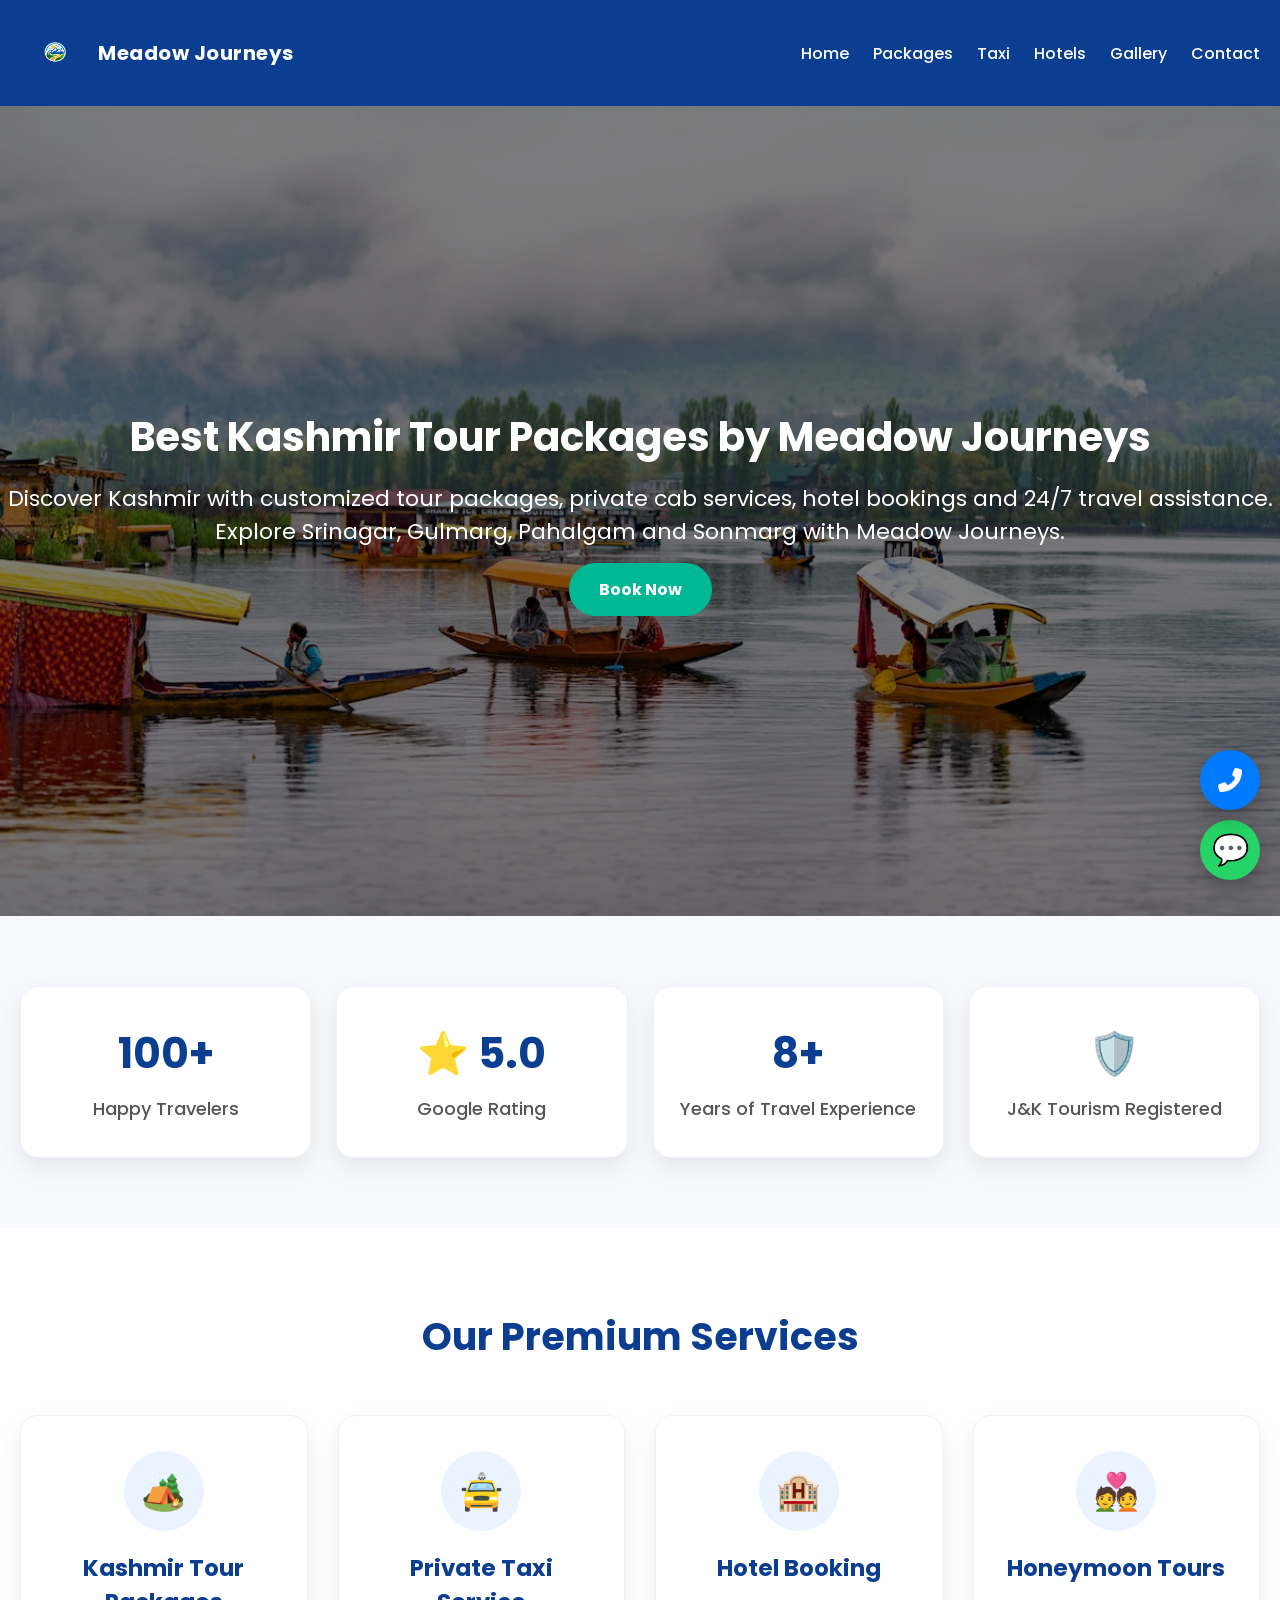
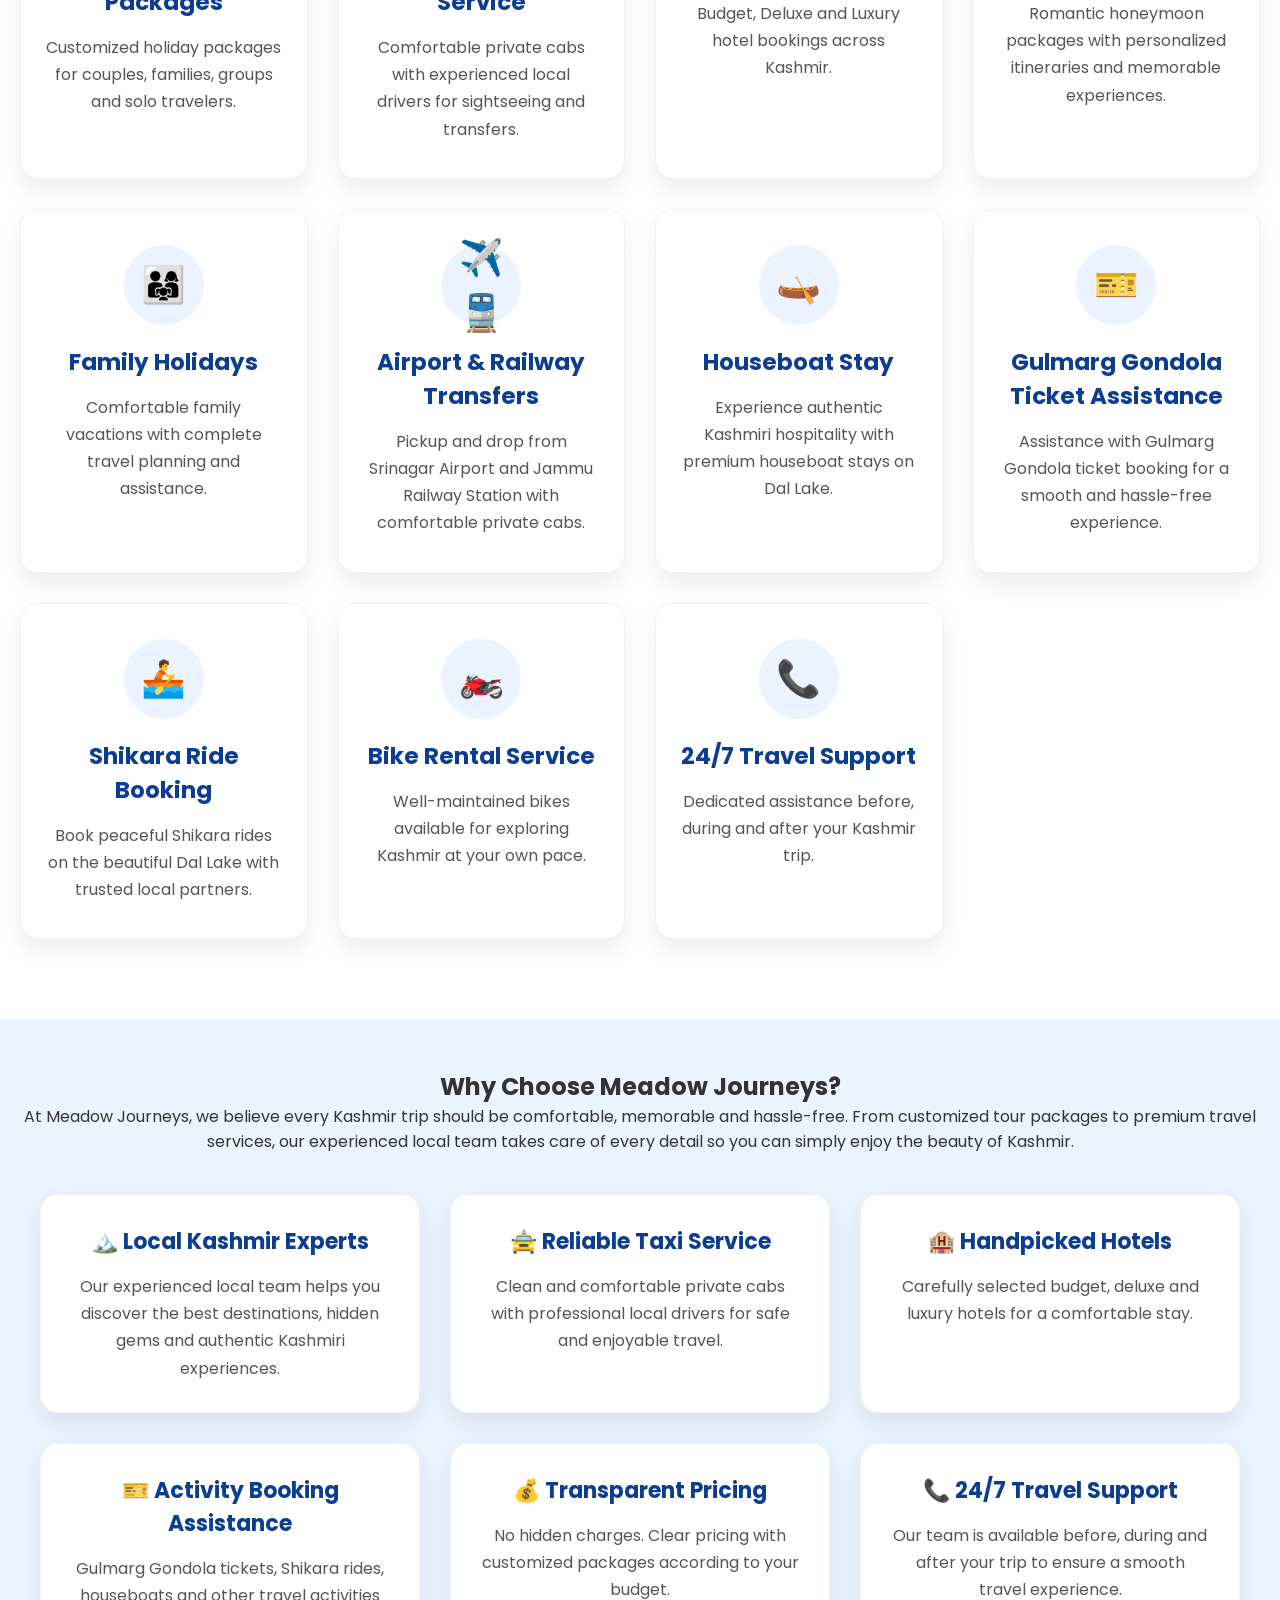
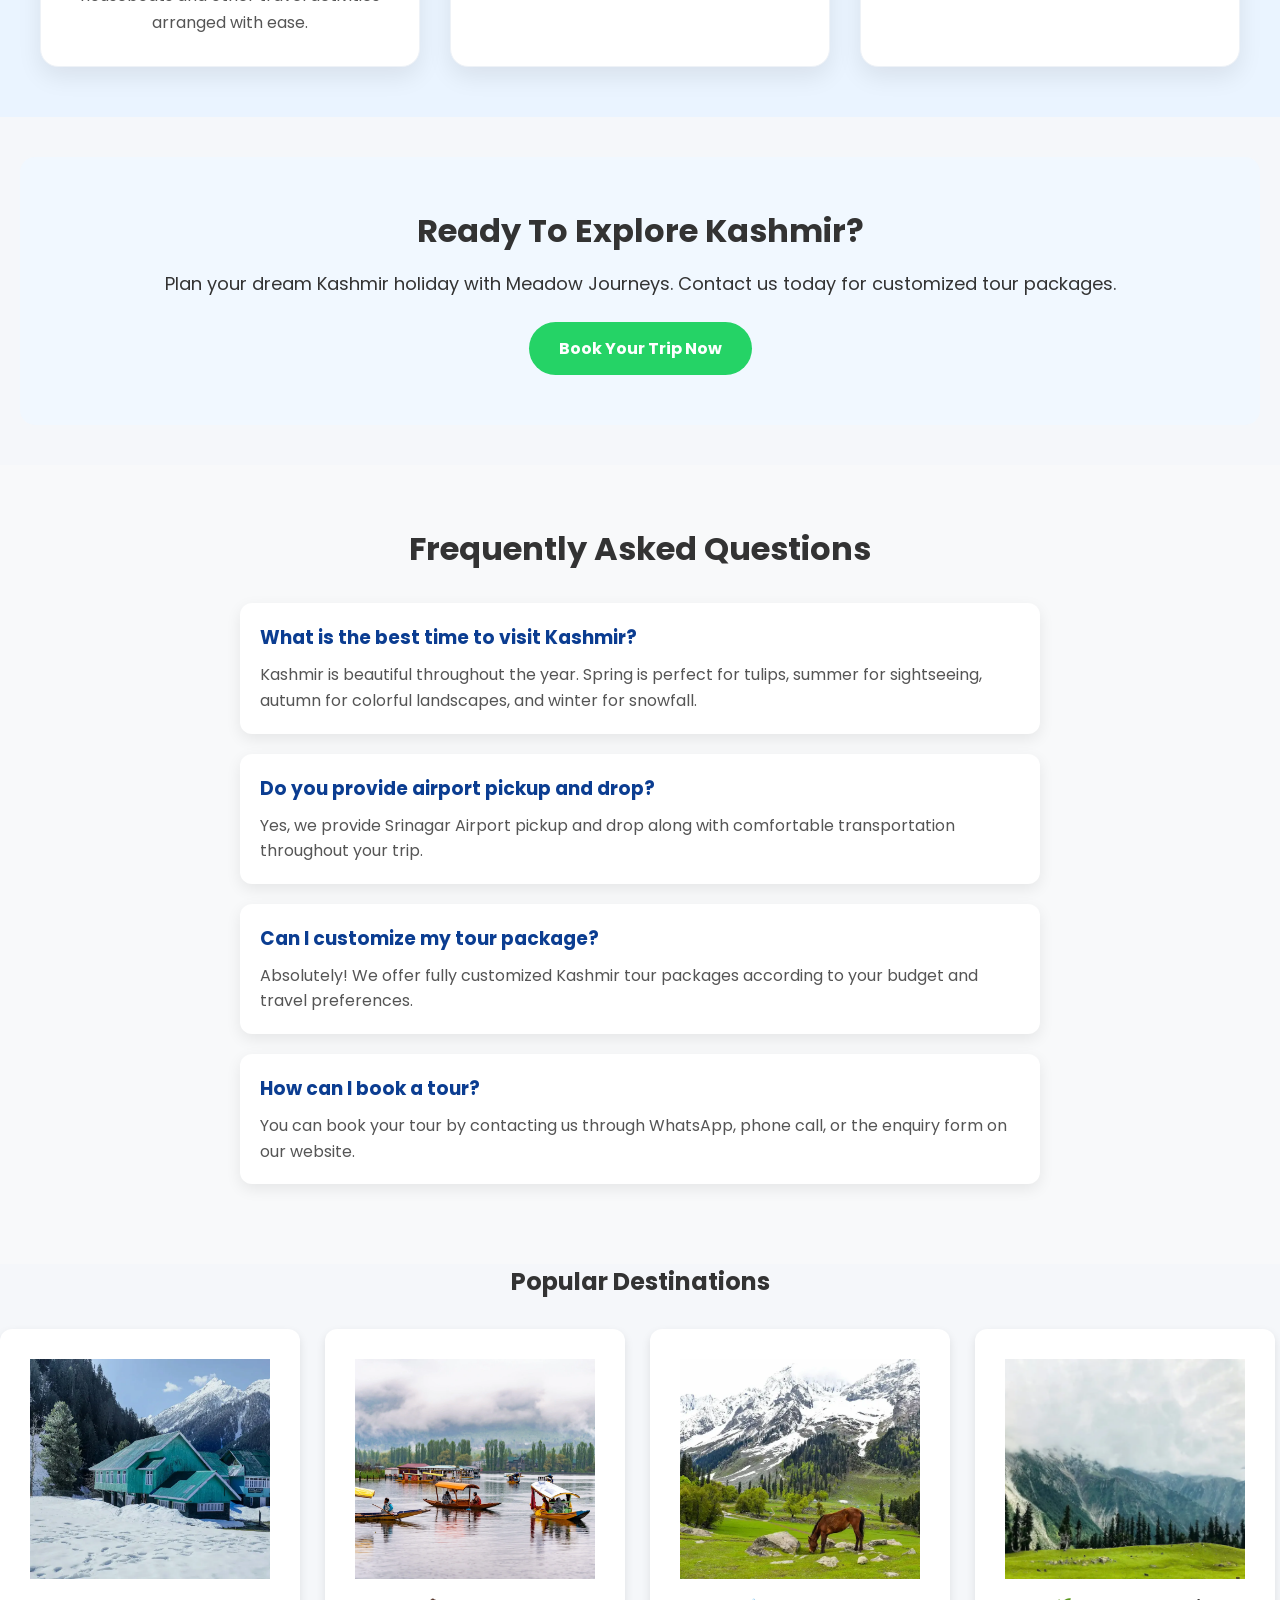
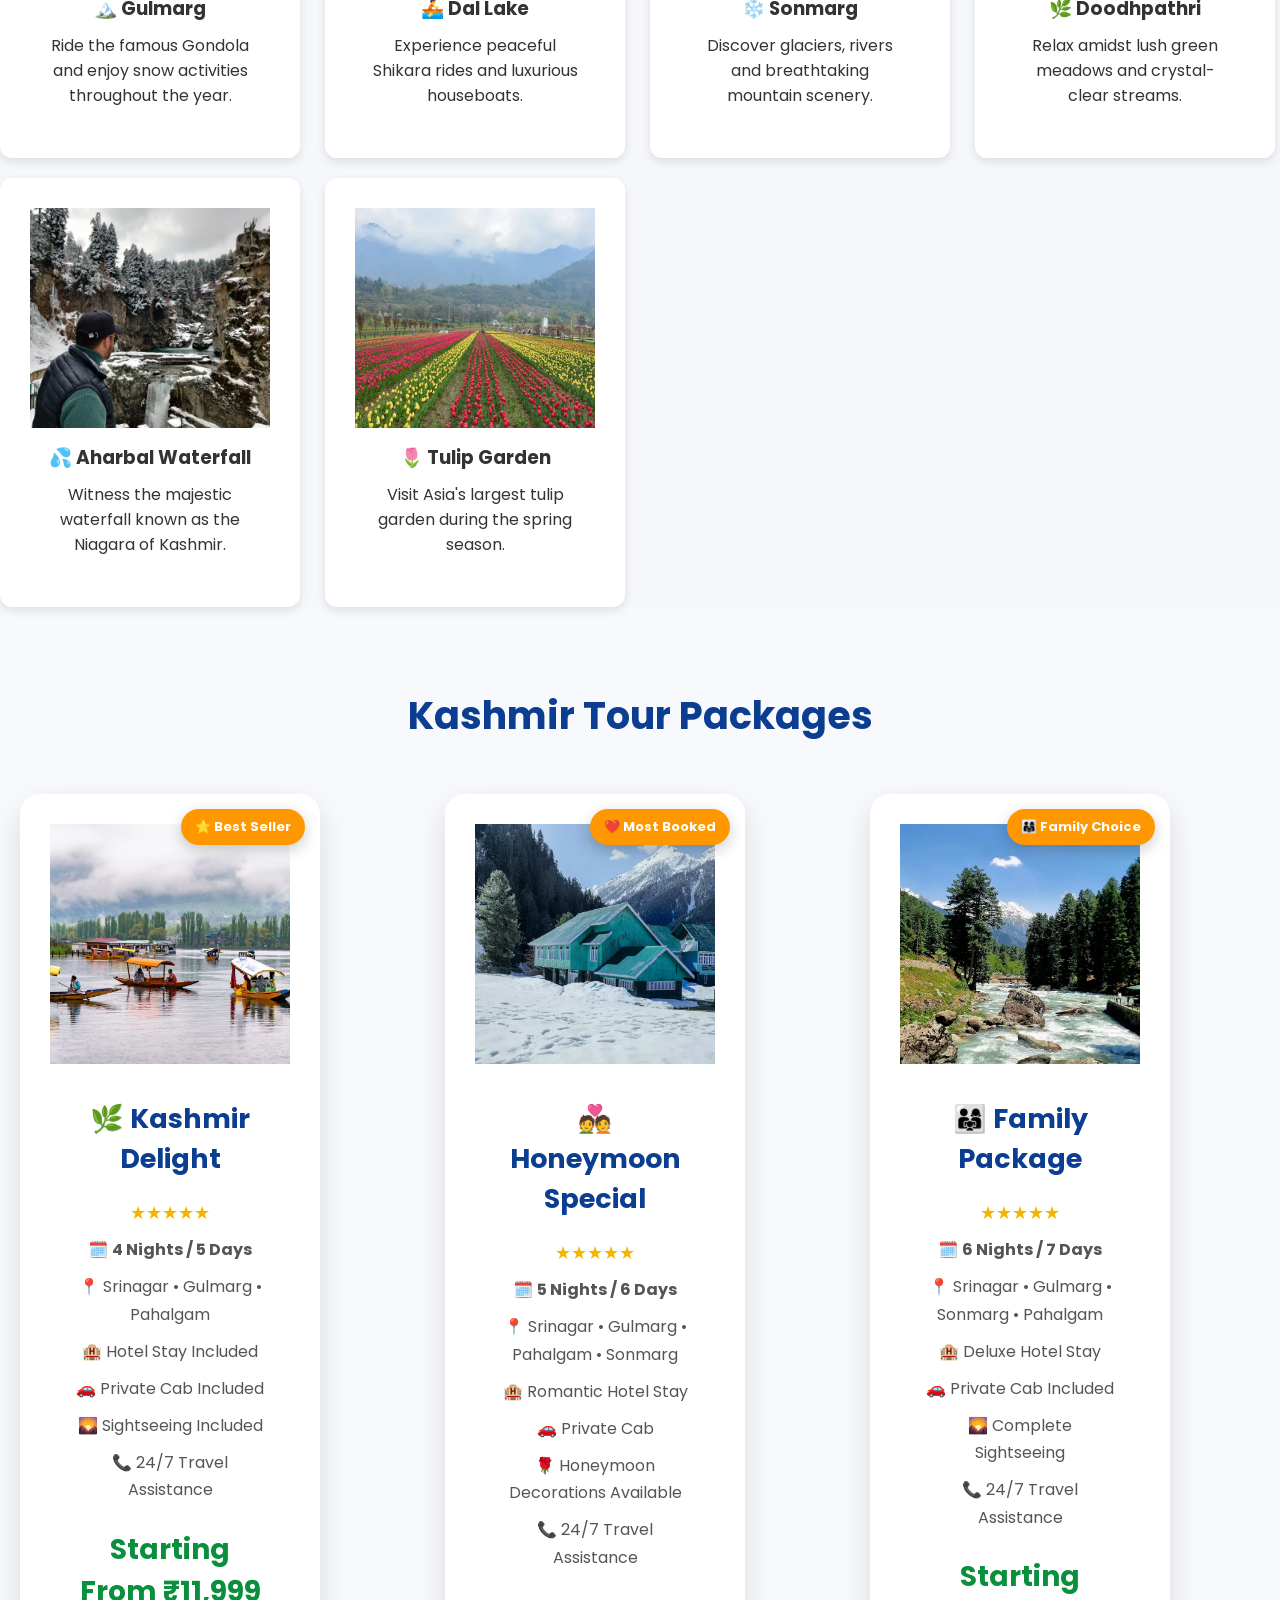
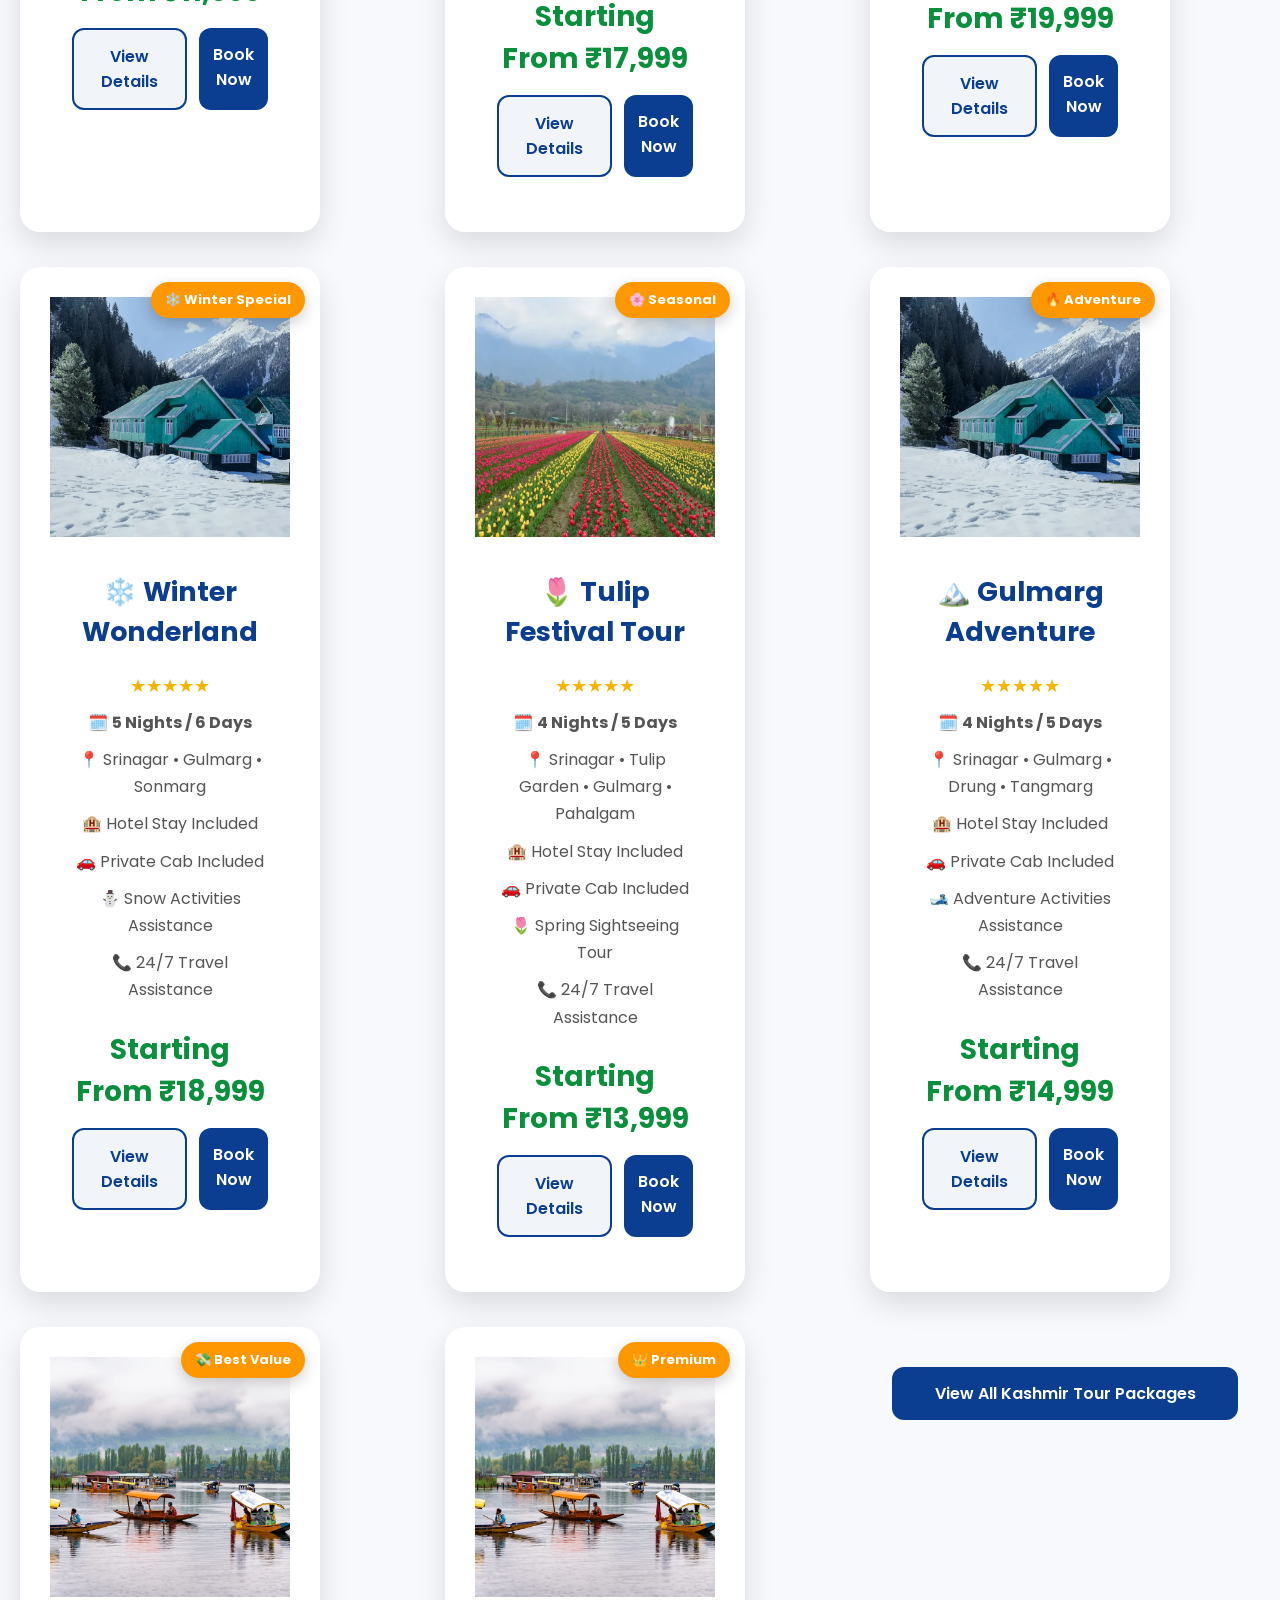
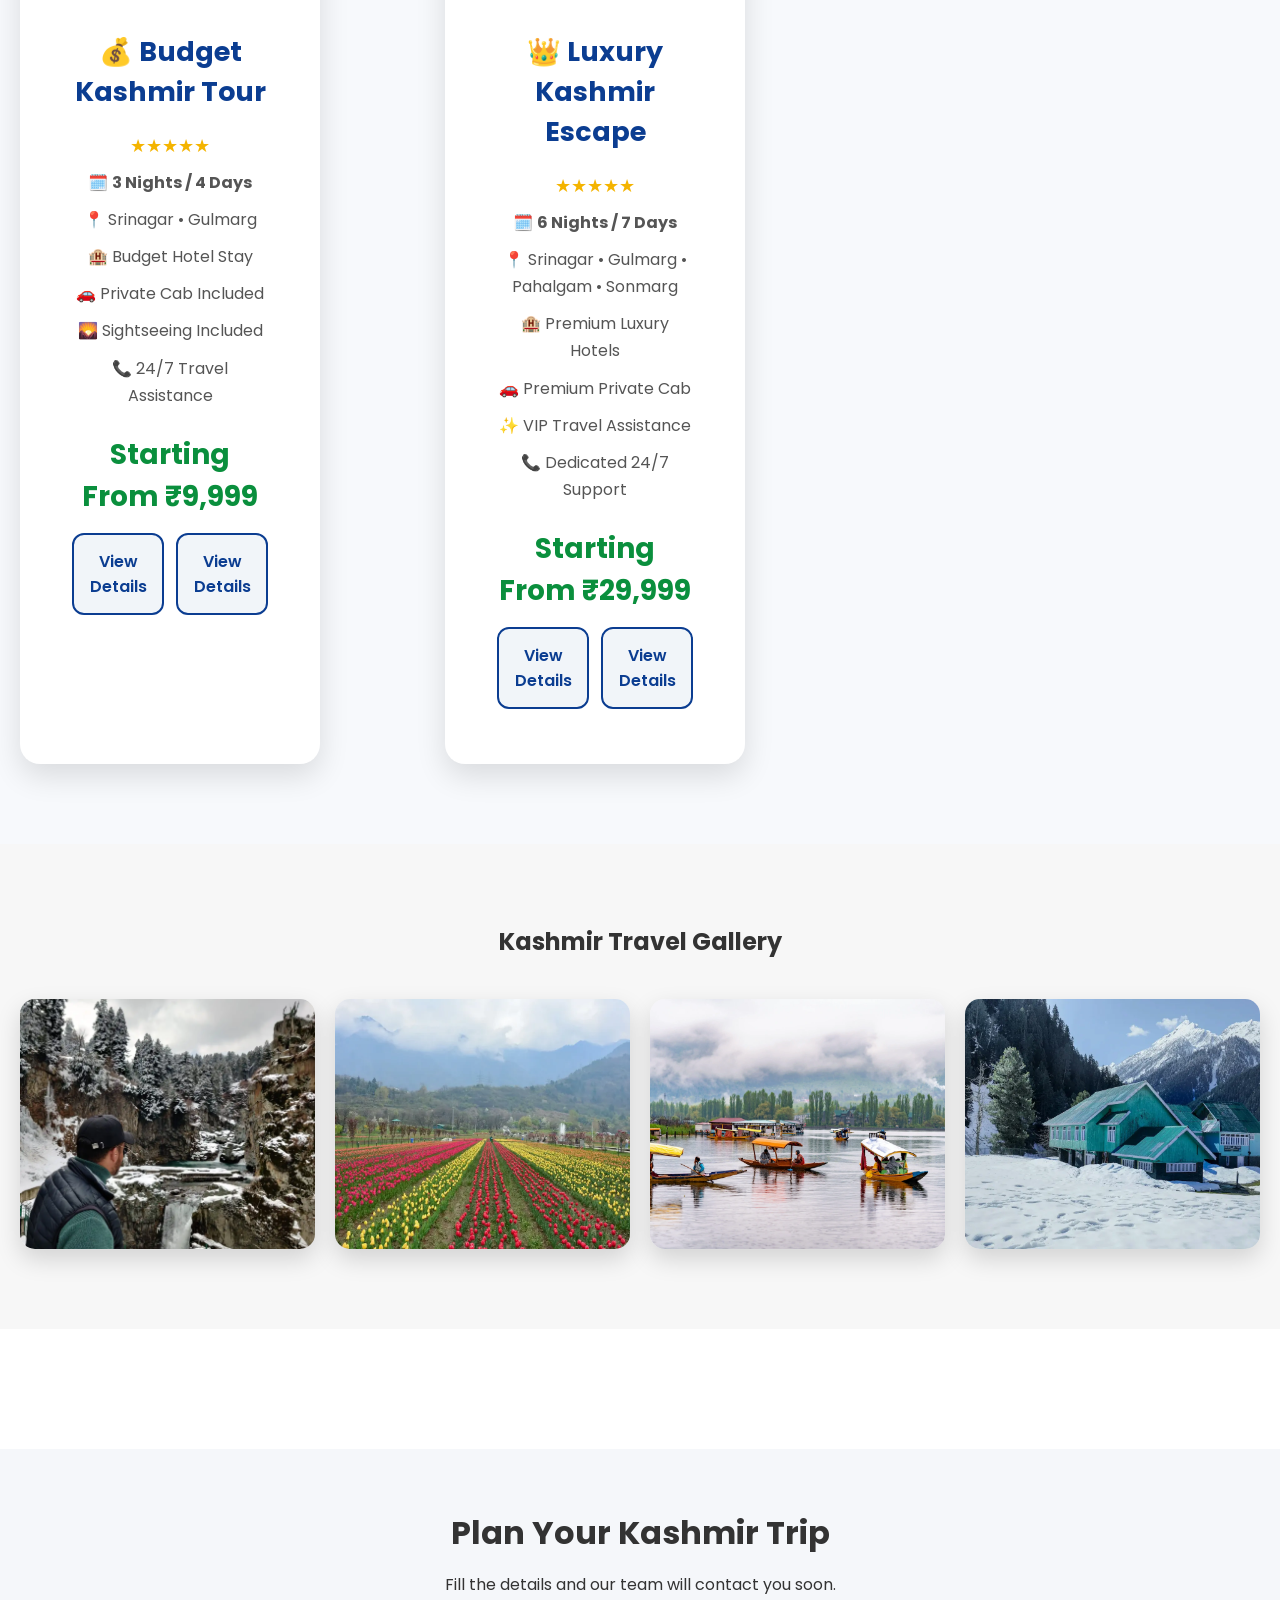
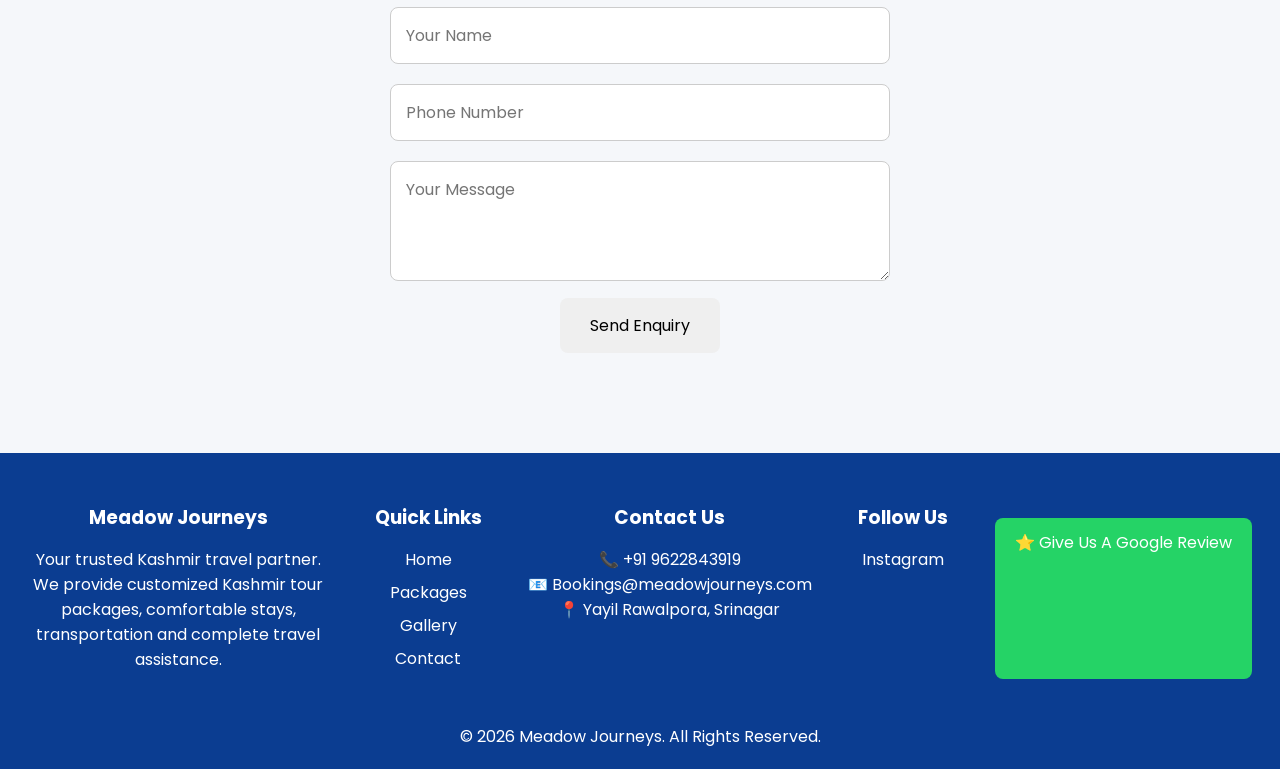
==== commit 3a00bf42: "Update tour package links to redirect to new page" ====
--- a/index.html
+++ b/index.html
@@ -138,7 +138,7 @@
 
 <a href="#home">Home</a>
 
-<a href="#packages">Packages</a>
+<a href="kashmir-tour-packages.html">Packages</a>
 
 <a href="#taxi">Taxi</a>
 
@@ -441,7 +441,7 @@
 
 <div class="package-buttons">
 
-<a href="javascript:void(0)" class="details-btn" onclick="openDetails()">
+<a href="kashmir-tour-packages.html" class="details-btn">
 View Details
 </a>
 
@@ -480,7 +480,7 @@
 
 <div class="package-buttons">
 
-<a href="javascript:void(0)" class="details-btn" onclick="openHoneymoon()">
+<a href="kashmir-tour-packages.html" class="details-btn">
 View Details
 </a>
 
@@ -518,7 +518,7 @@
 
 <div class="package-buttons">
 
-<a href="javascript:void(0)" class="details-btn" onclick="openFamily()">
+<a href="kashmir-tour-packages.html" class="details-btn">
 View Details
 </a>
 
@@ -556,7 +556,7 @@
 
 <div class="package-buttons">
 
-<a href="javascript:void(0)" class="details-btn" onclick="openWinter()">
+<a href="kashmir-tour-packages.html" class="details-btn">
 View Details
 </a>
 
@@ -594,7 +594,7 @@
 
 <div class="package-buttons">
 
-<a href="javascript:void(0)" class="details-btn" onclick="openTulip()">
+<a href="kashmir-tour-packages.html" class="details-btn">
 View Details
 </a>
 
@@ -632,7 +632,7 @@
 
 <div class="package-buttons">
 
-<a href="javascript:void(0)" class="details-btn" onclick="openAdventure()">
+<a href="kashmir-tour-packages.html" class="details-btn">
 View Details
 </a>
 
@@ -673,8 +673,8 @@
 <a href="javascript:void(0)" class="details-btn" onclick="openBudget()">
 View Details
 
-<a href="https://wa.me/919622843919" class="btn" target="_blank">
-Book Now
+<a href="kashmir-tour-packages.html" class="details-btn">
+View Details
 </a>
 
 </div>
@@ -710,14 +710,18 @@
 <a href="javascript:void(0)" class="details-btn" onclick="openLuxury()">
 View Details
 
-<a href="https://wa.me/919622843919" class="btn" target="_blank">
-Book Now
+<a href="kashmir-tour-packages.html" class="details-btn">
+View Details
 </a>
 
 </div> <!-- Last card -->
 
 </div> <!-- cards -->
-
+<div style="text-align:center; margin-top:40px;">
+    <a href="kashmir-tour-packages.html" class="btn">
+        View All Kashmir Tour Packages
+    </a>
+</div>
 </section>
     
 <!-- Gallery -->
--- a/style.css
+++ b/style.css
@@ -1390,3 +1390,186 @@
     max-width:1200px;
     margin:0 auto;
 }
+.package-types{
+    text-align:center;
+    padding:50px 20px;
+}
+
+.package-types h2{
+    font-size:32px;
+    margin-bottom:15px;
+}
+
+.package-types > p{
+    max-width:800px;
+    margin:0 auto 30px;
+    line-height:1.7;
+}
+
+.package-types .about-points{
+    display:flex;
+    justify-content:center;
+    gap:25px;
+    flex-wrap:wrap;
+}
+
+.package-types .about-points > div{
+    background:white;
+    padding:25px;
+    width:300px;
+    border-radius:15px;
+    box-shadow:0 10px 20px rgba(0,0,0,.1);
+}
+.destinations-info{
+    text-align:center;
+    padding:50px 20px;
+}
+
+.destinations-info h2{
+    font-size:32px;
+    margin-bottom:15px;
+}
+
+.destinations-info > p{
+    max-width:800px;
+    margin:0 auto 30px;
+    line-height:1.7;
+}
+
+.destinations-info .about-points{
+    display:flex;
+    justify-content:center;
+    gap:25px;
+    flex-wrap:wrap;
+}
+
+.destinations-info .about-points > div{
+    background:white;
+    padding:25px;
+    width:300px;
+    border-radius:15px;
+    box-shadow:0 10px 20px rgba(0,0,0,.1);
+}
+.best-time{
+    text-align:center;
+    padding:50px 20px;
+}
+
+.best-time h2{
+    font-size:32px;
+    margin-bottom:15px;
+}
+
+.best-time > p{
+    max-width:800px;
+    margin:0 auto 30px;
+    line-height:1.7;
+}
+
+.best-time .about-points{
+    display:flex;
+    justify-content:center;
+    gap:25px;
+    flex-wrap:wrap;
+}
+
+.best-time .about-points > div{
+    background:white;
+    padding:25px;
+    width:300px;
+    border-radius:15px;
+    box-shadow:0 10px 20px rgba(0,0,0,.1);
+}
+/* SEO FAQ Section */
+
+.seo-faq{
+    padding:50px 20px;
+    text-align:center;
+}
+
+.seo-faq h2{
+    font-size:32px;
+    margin-bottom:30px;
+}
+
+.seo-faq .faq-box{
+    max-width:900px;
+    margin:0 auto;
+    text-align:left;
+}
+
+.seo-faq .faq-box h3{
+    margin-top:25px;
+    margin-bottom:10px;
+    font-size:22px;
+    color:#0b3d91;
+}
+
+.seo-faq .faq-box p{
+    line-height:1.8;
+    margin-bottom:20px;
+    color:#555;
+}
+
+@media (max-width:768px){
+
+.seo-faq h2{
+    font-size:26px;
+}
+
+.seo-faq .faq-box h3{
+    font-size:20px;
+}
+
+}
+/* SEO Intro */
+
+.seo-intro{
+    padding:60px 20px;
+    text-align:center;
+}
+
+.seo-intro h1{
+    font-size:42px;
+    margin-bottom:20px;
+    color:#0b3d91;
+}
+
+.seo-intro p{
+    max-width:900px;
+    margin:0 auto 20px;
+    line-height:1.8;
+}
+
+/* Why Choose Our Kashmir Tour Packages */
+
+.why-kashmir{
+    padding:60px 20px;
+    text-align:center;
+}
+
+.why-kashmir h2{
+    font-size:32px;
+    margin-bottom:20px;
+}
+
+.why-kashmir > p{
+    max-width:900px;
+    margin:0 auto 30px;
+    line-height:1.8;
+}
+
+.why-kashmir .about-points{
+    display:flex;
+    justify-content:center;
+    gap:25px;
+    flex-wrap:wrap;
+}
+
+.why-kashmir .about-points > div{
+    background:#fff;
+    padding:25px;
+    width:300px;
+    border-radius:15px;
+    box-shadow:0 10px 20px rgba(0,0,0,.1);
+}
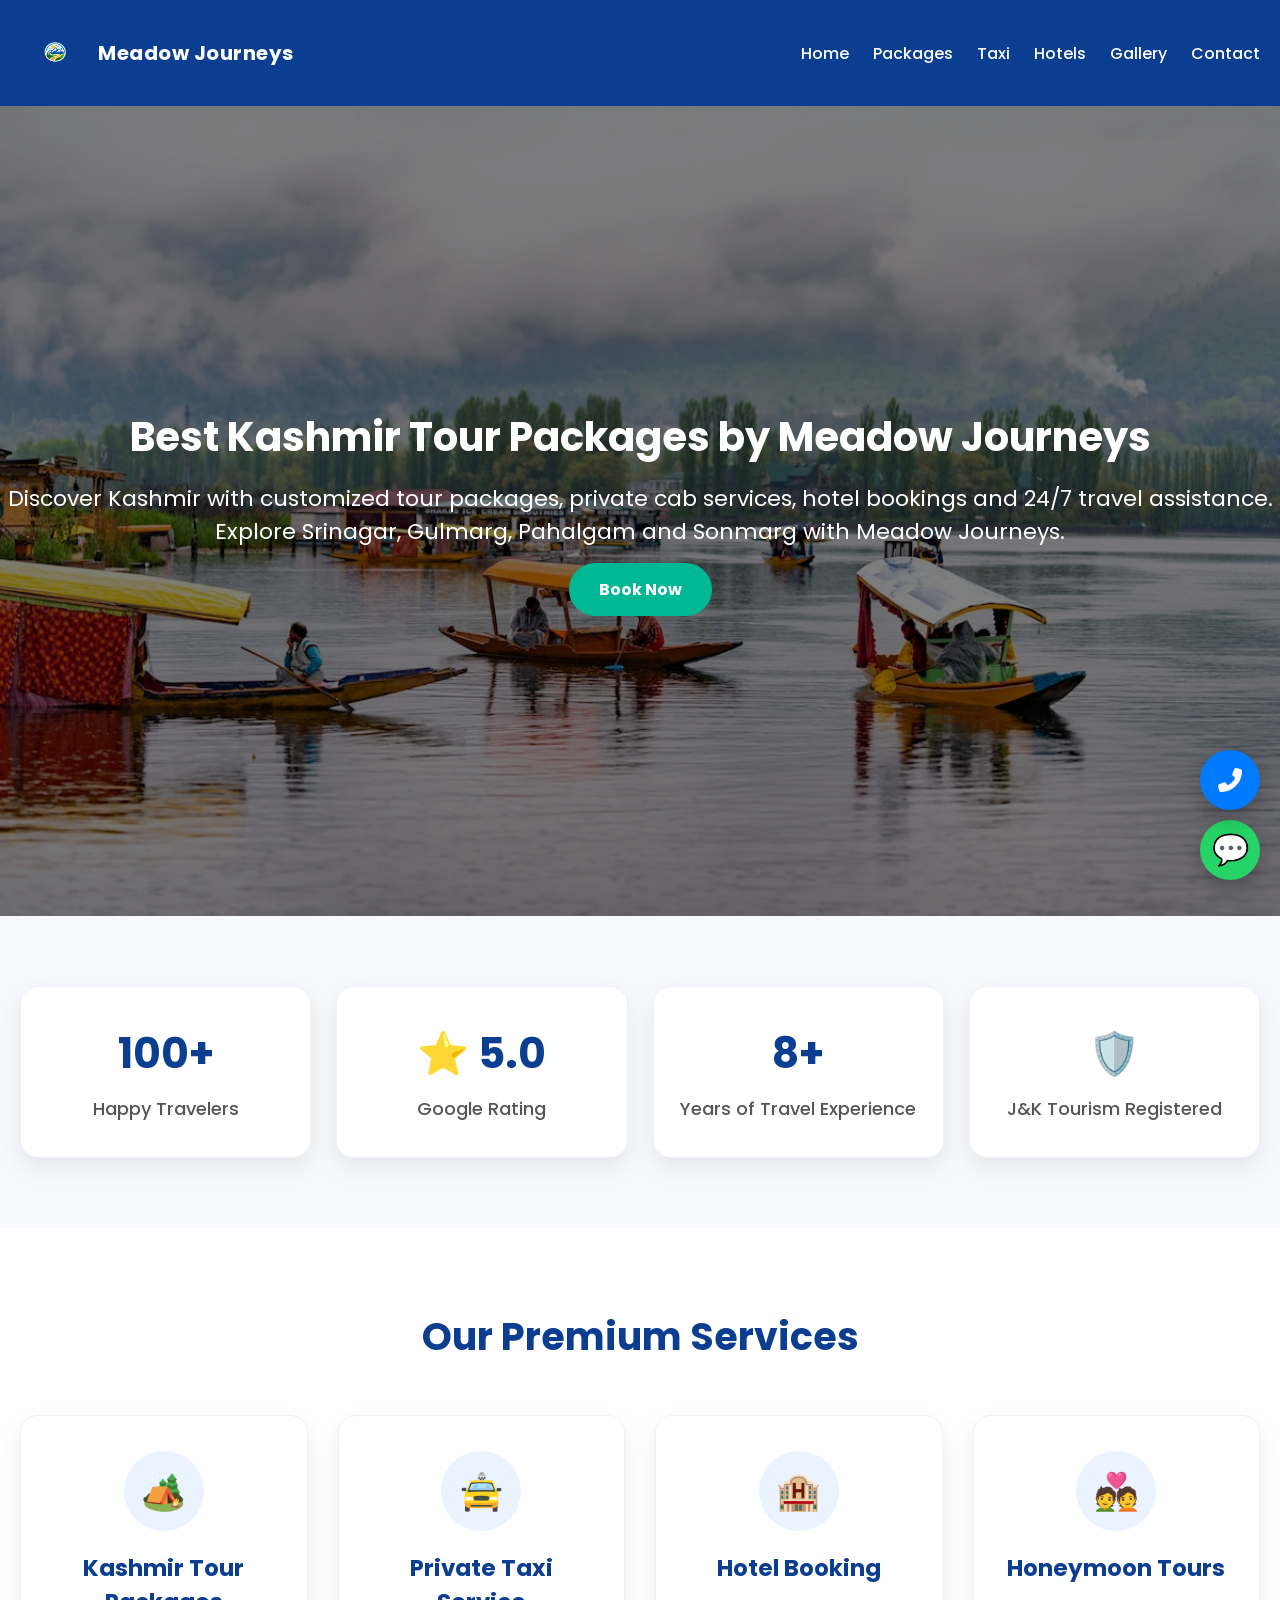
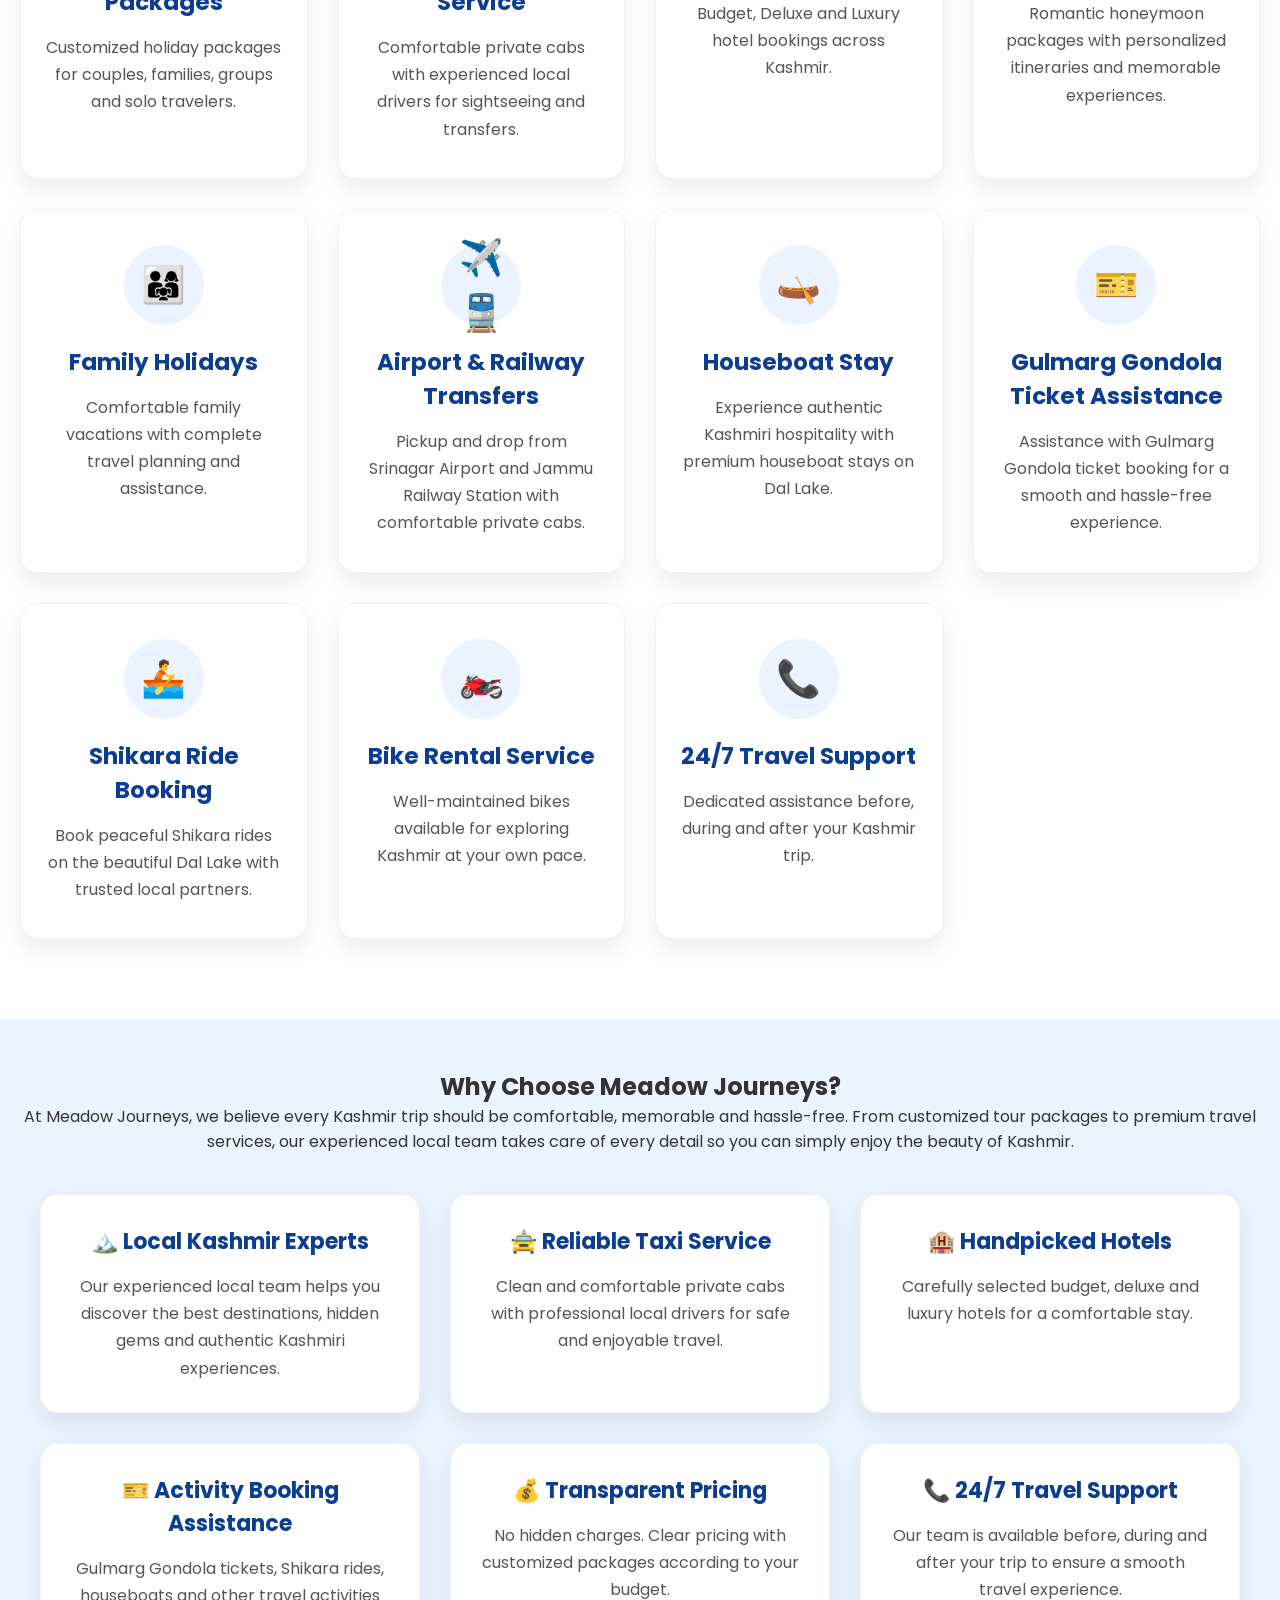
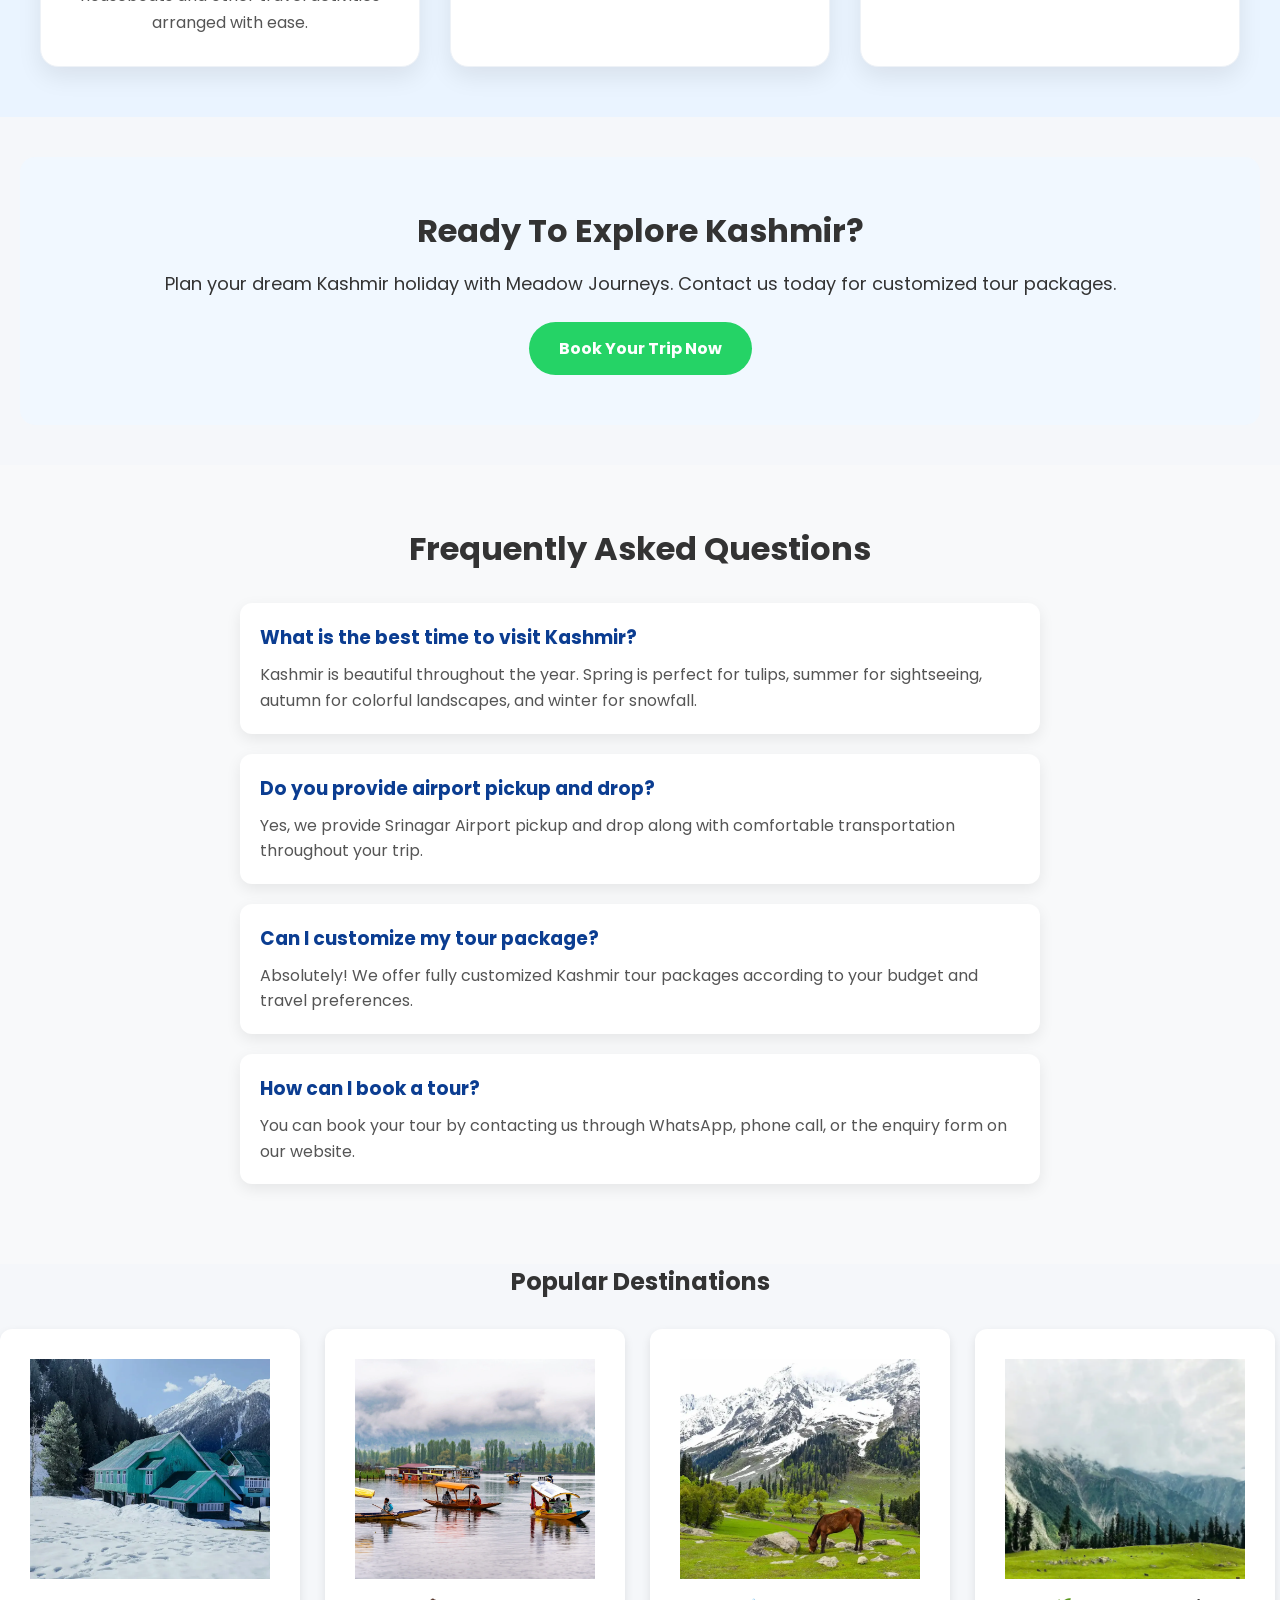
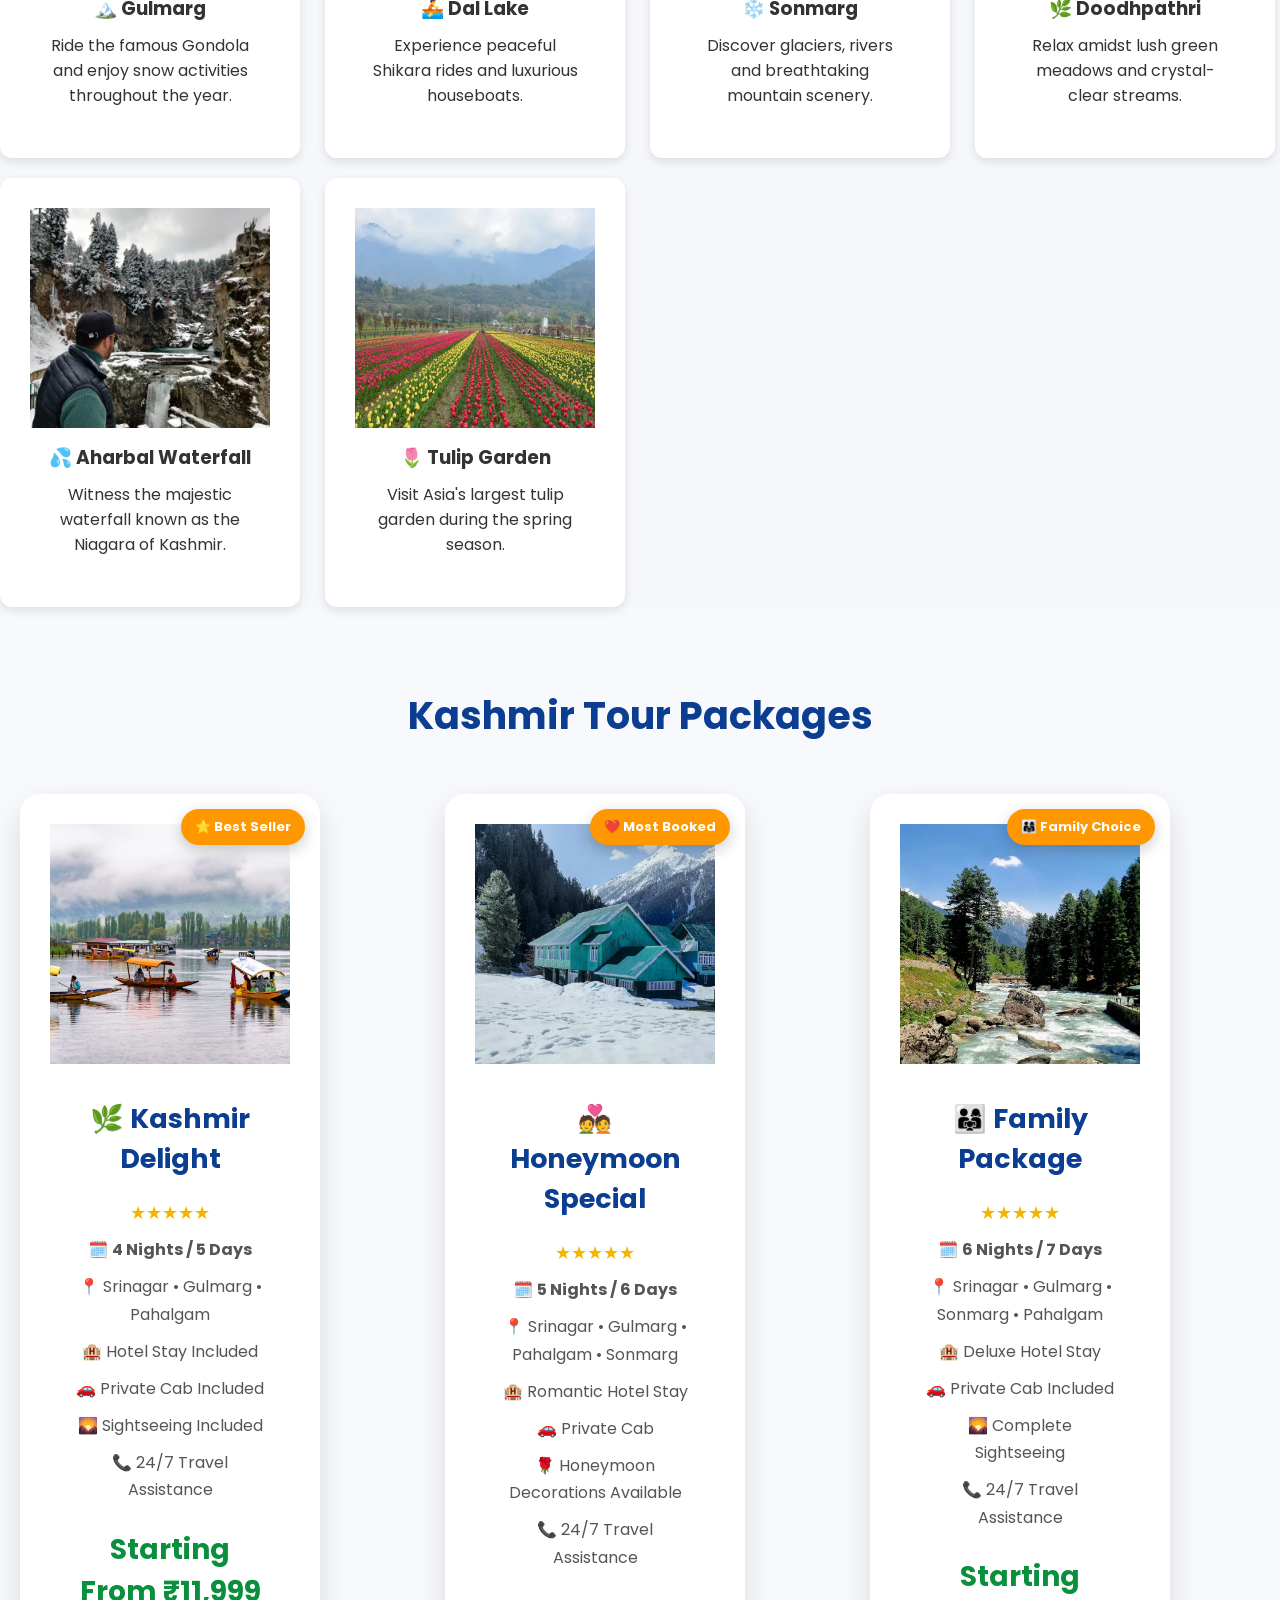
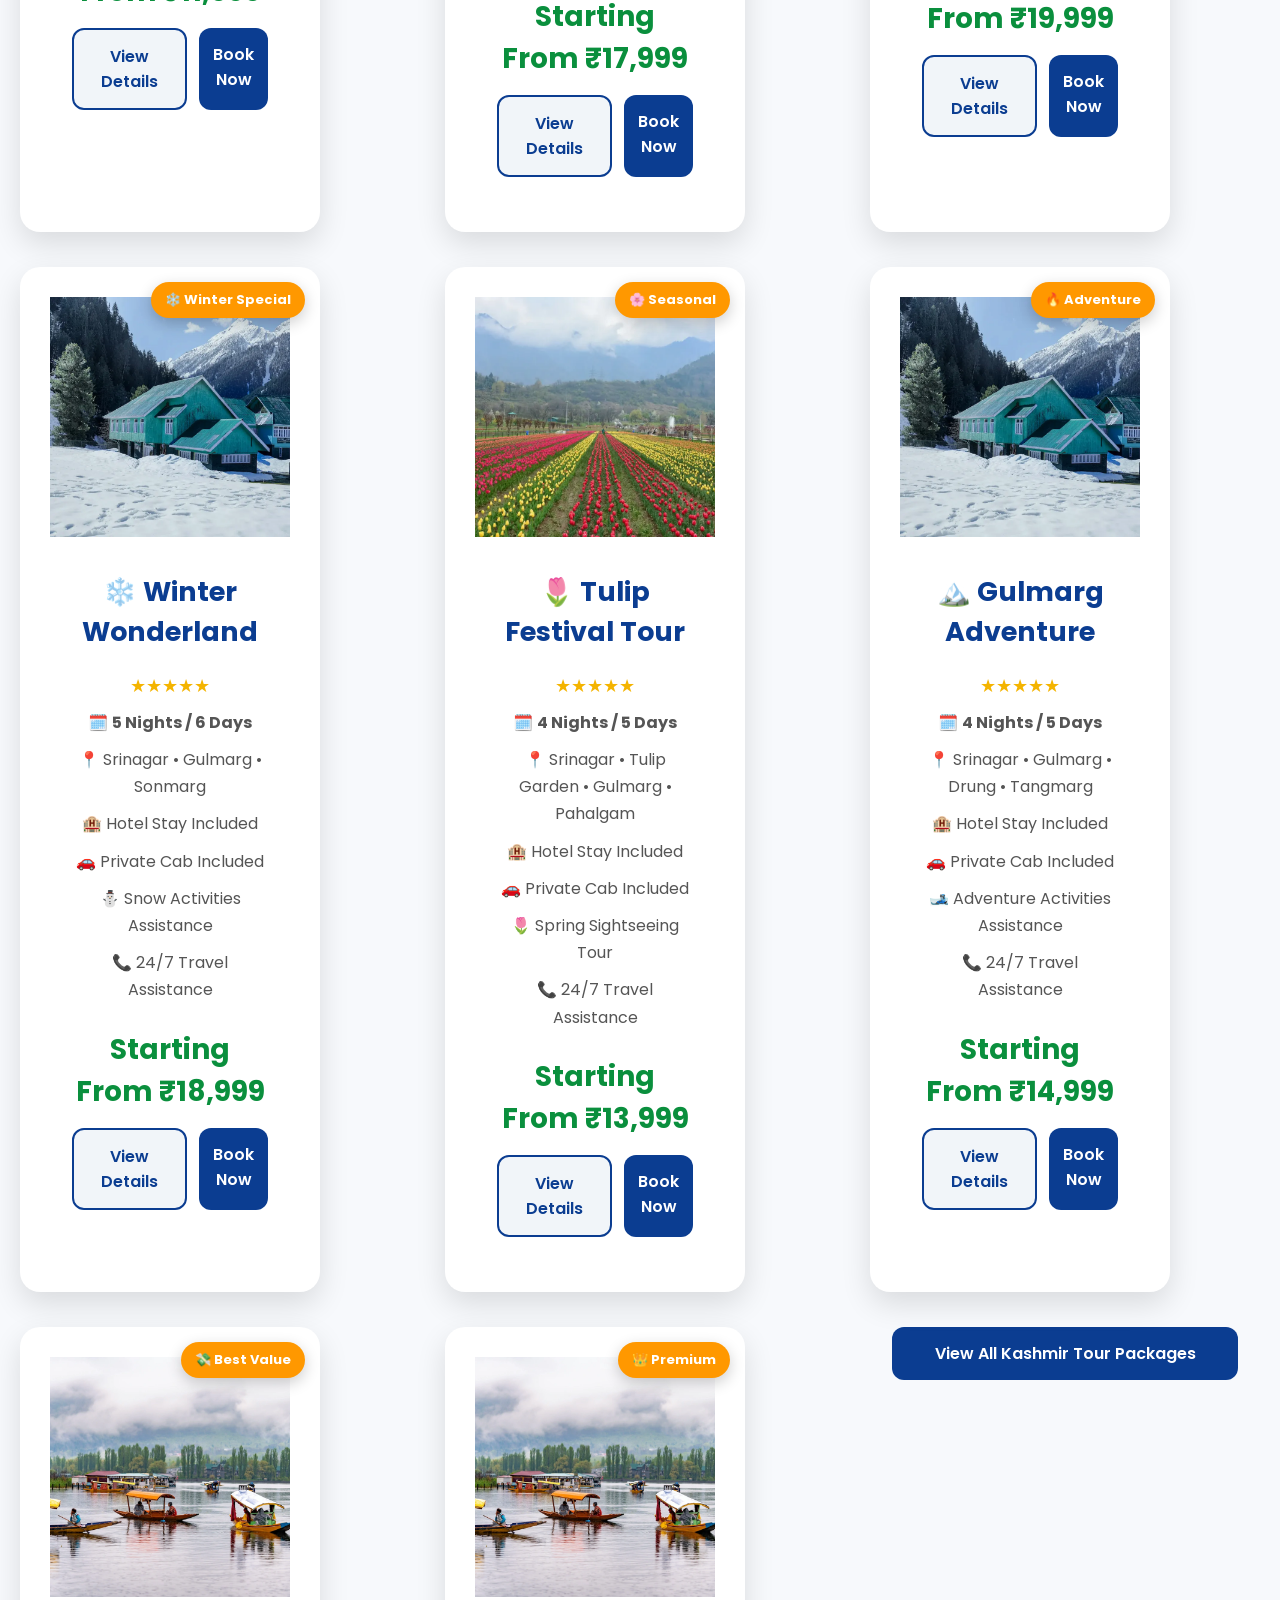
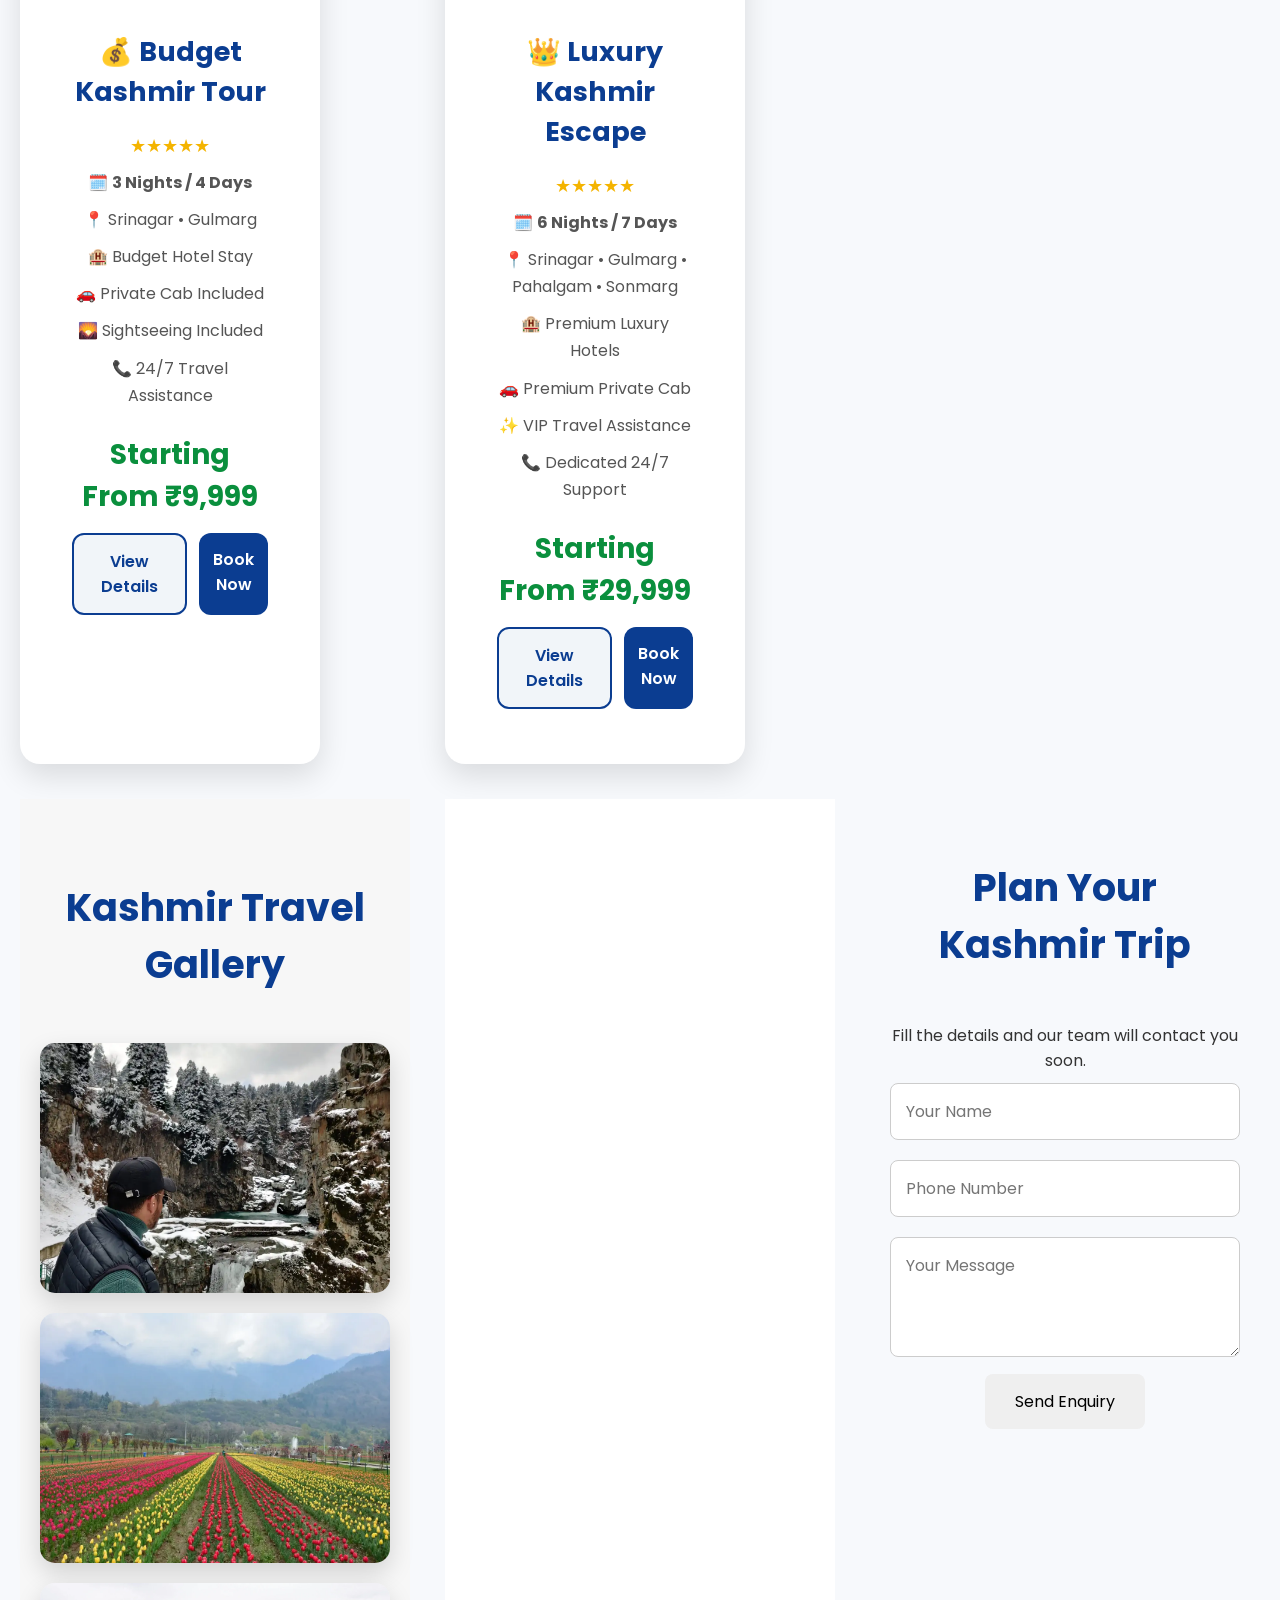
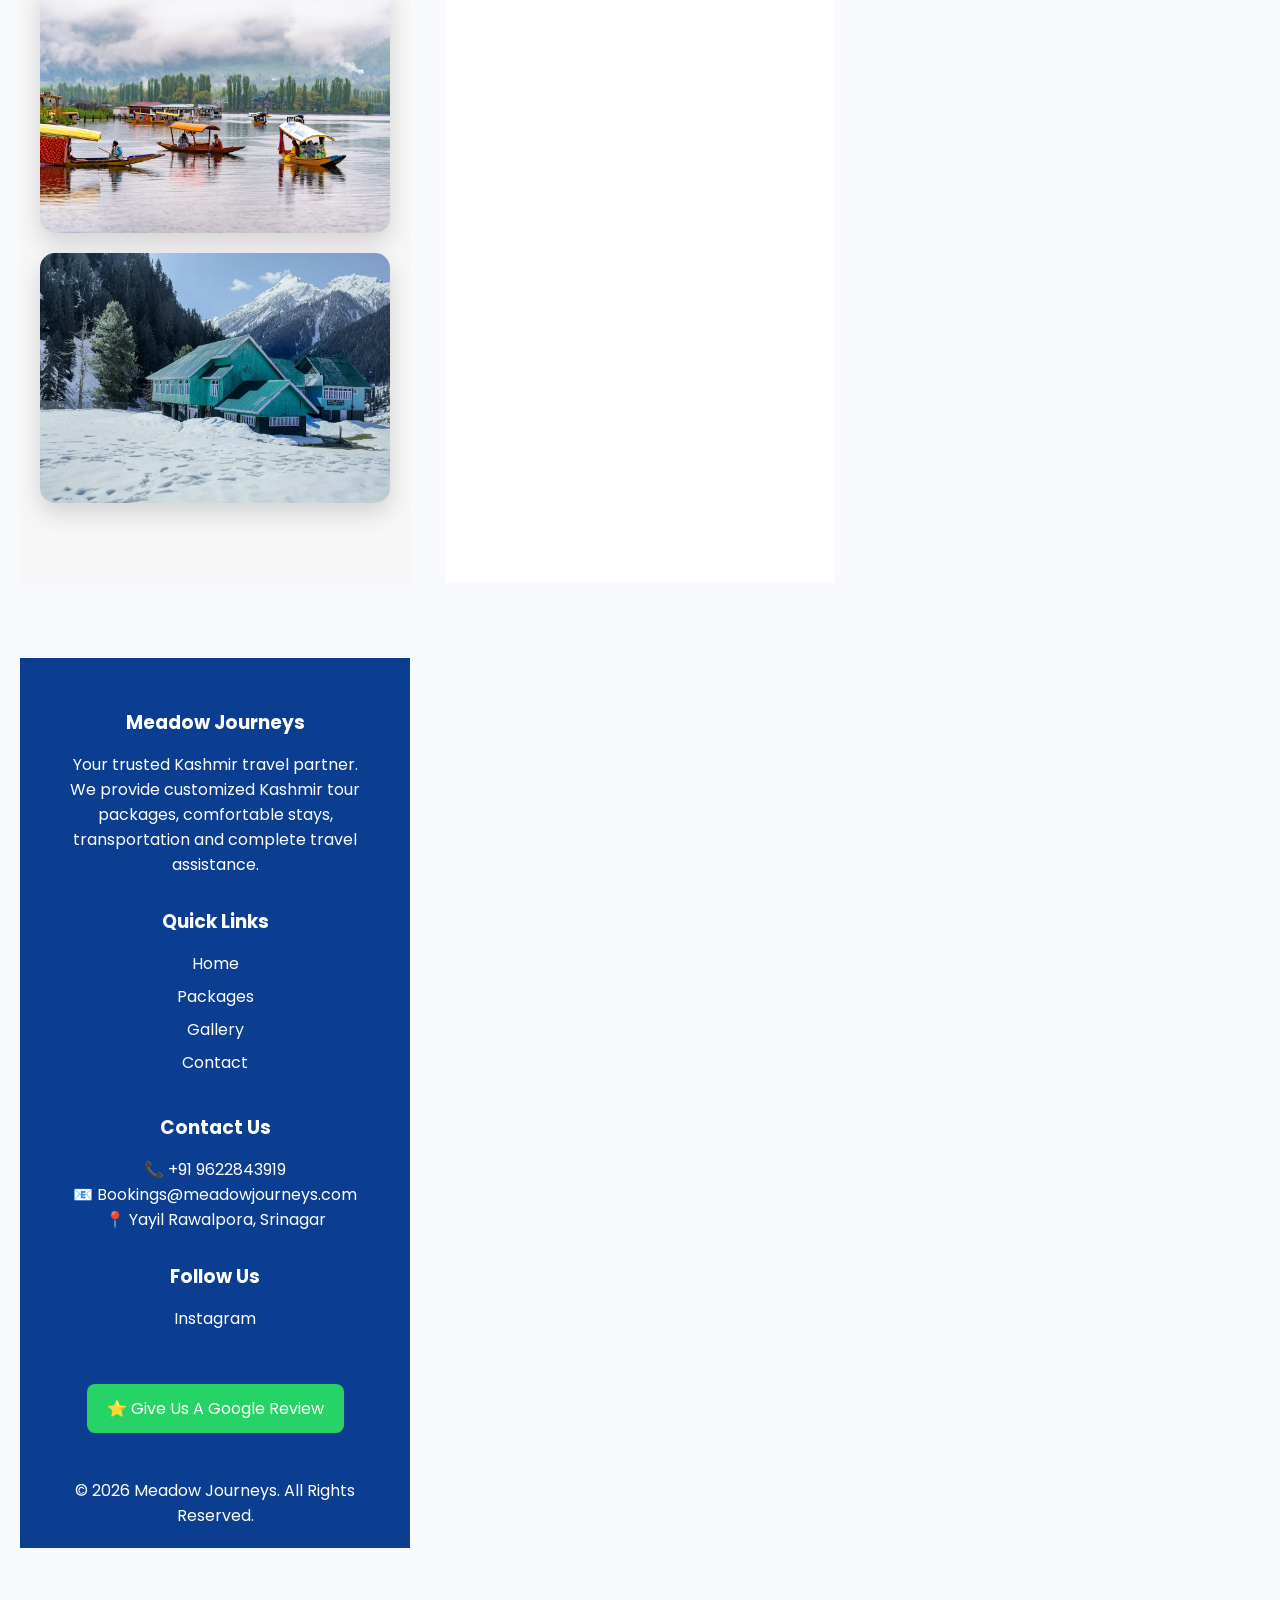
==== commit 82b193d1: "Update index.html" ====
--- a/index.html
+++ b/index.html
@@ -670,13 +670,14 @@
 
 <div class="package-buttons">
 
-<a href="javascript:void(0)" class="details-btn" onclick="openBudget()">
-View Details
-
 <a href="kashmir-tour-packages.html" class="details-btn">
 View Details
 </a>
 
+    <a href="https://wa.me/919622843919" class="btn" target="_blank">
+Book Now
+</a>
+
 </div>
 
 </div>
@@ -706,22 +707,24 @@
 <h4>Starting From ₹29,999</h4>
 
 <div class="package-buttons">
-
-<a href="javascript:void(0)" class="details-btn" onclick="openLuxury()">
-View Details
 
 <a href="kashmir-tour-packages.html" class="details-btn">
 View Details
 </a>
 
+    <a href="https://wa.me/919622843919" class="btn" target="_blank">
+Book Now
+</a>
+
 </div> <!-- Last card -->
 
 </div> <!-- cards -->
-<div style="text-align:center; margin-top:40px;">
+    
+<div class="view-all-packages">
     <a href="kashmir-tour-packages.html" class="btn">
         View All Kashmir Tour Packages
     </a>
-</div>
+</div
 </section>
     
 <!-- Gallery -->
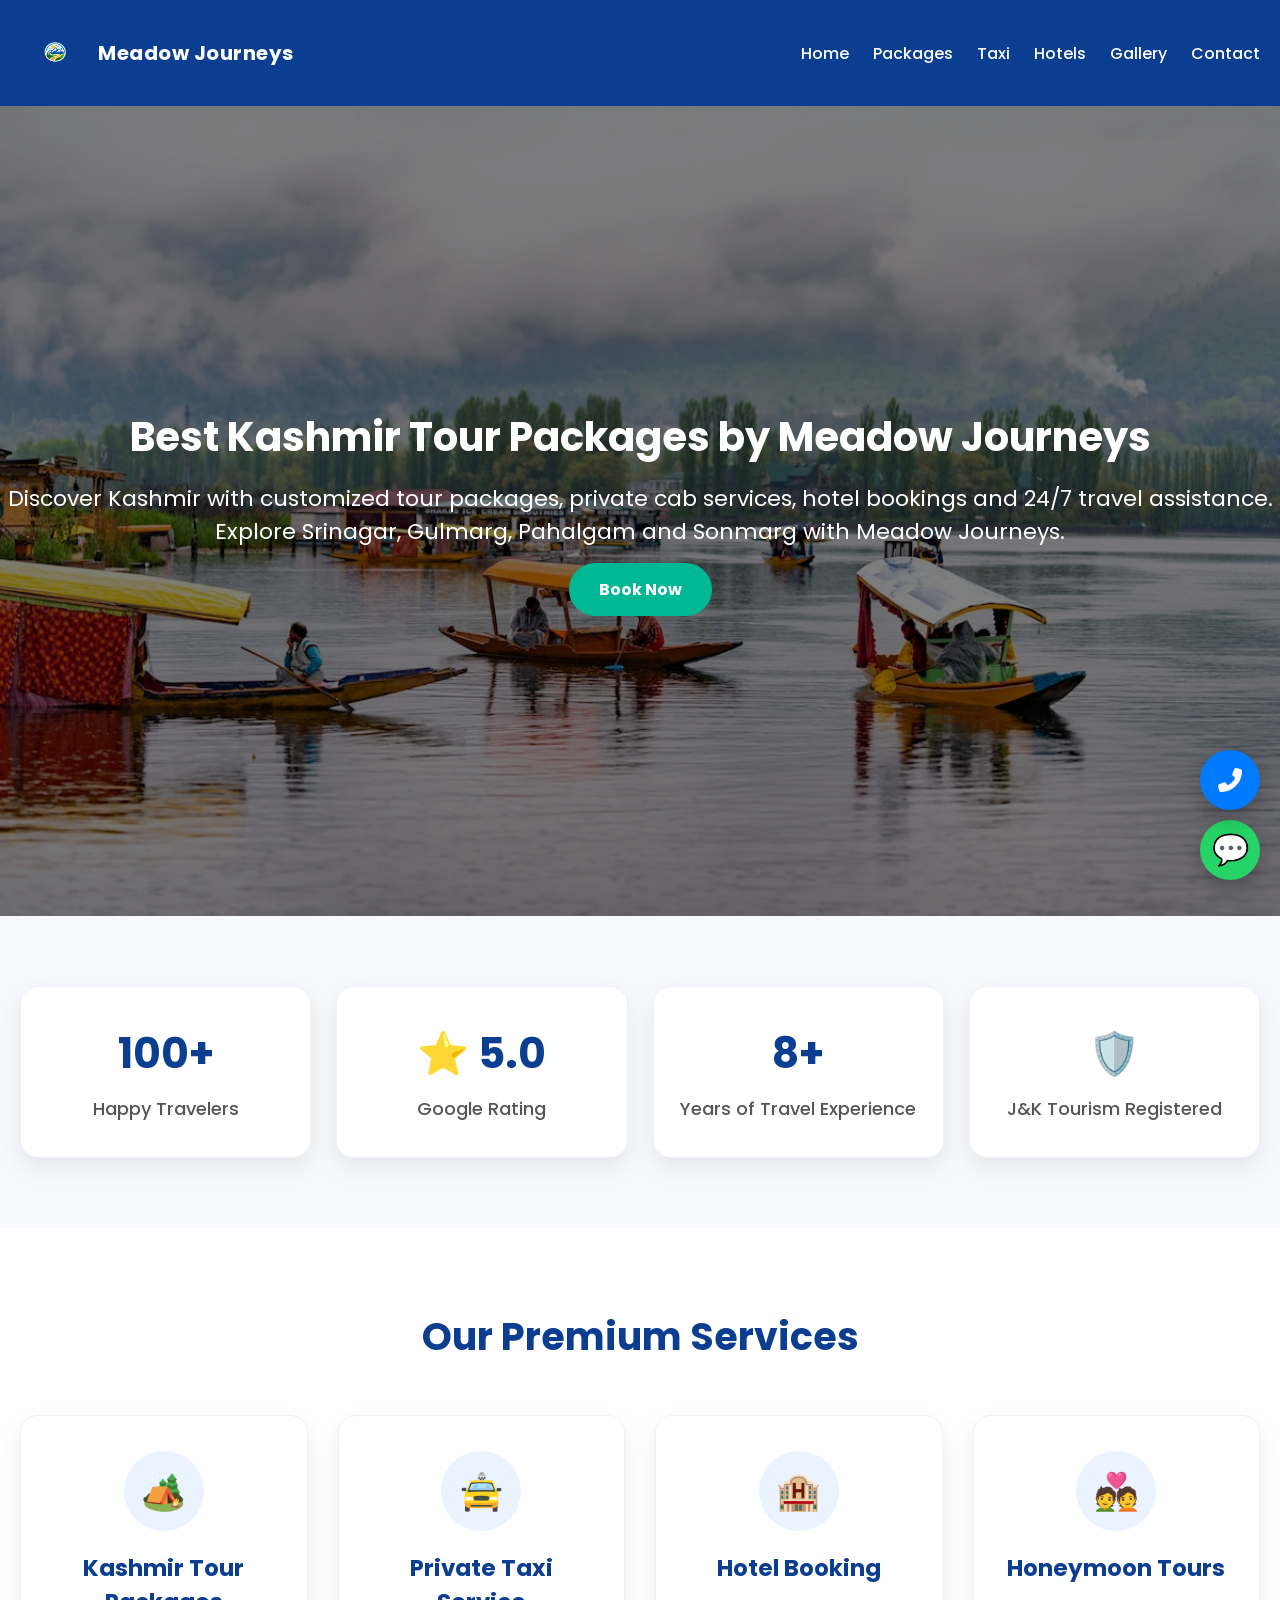
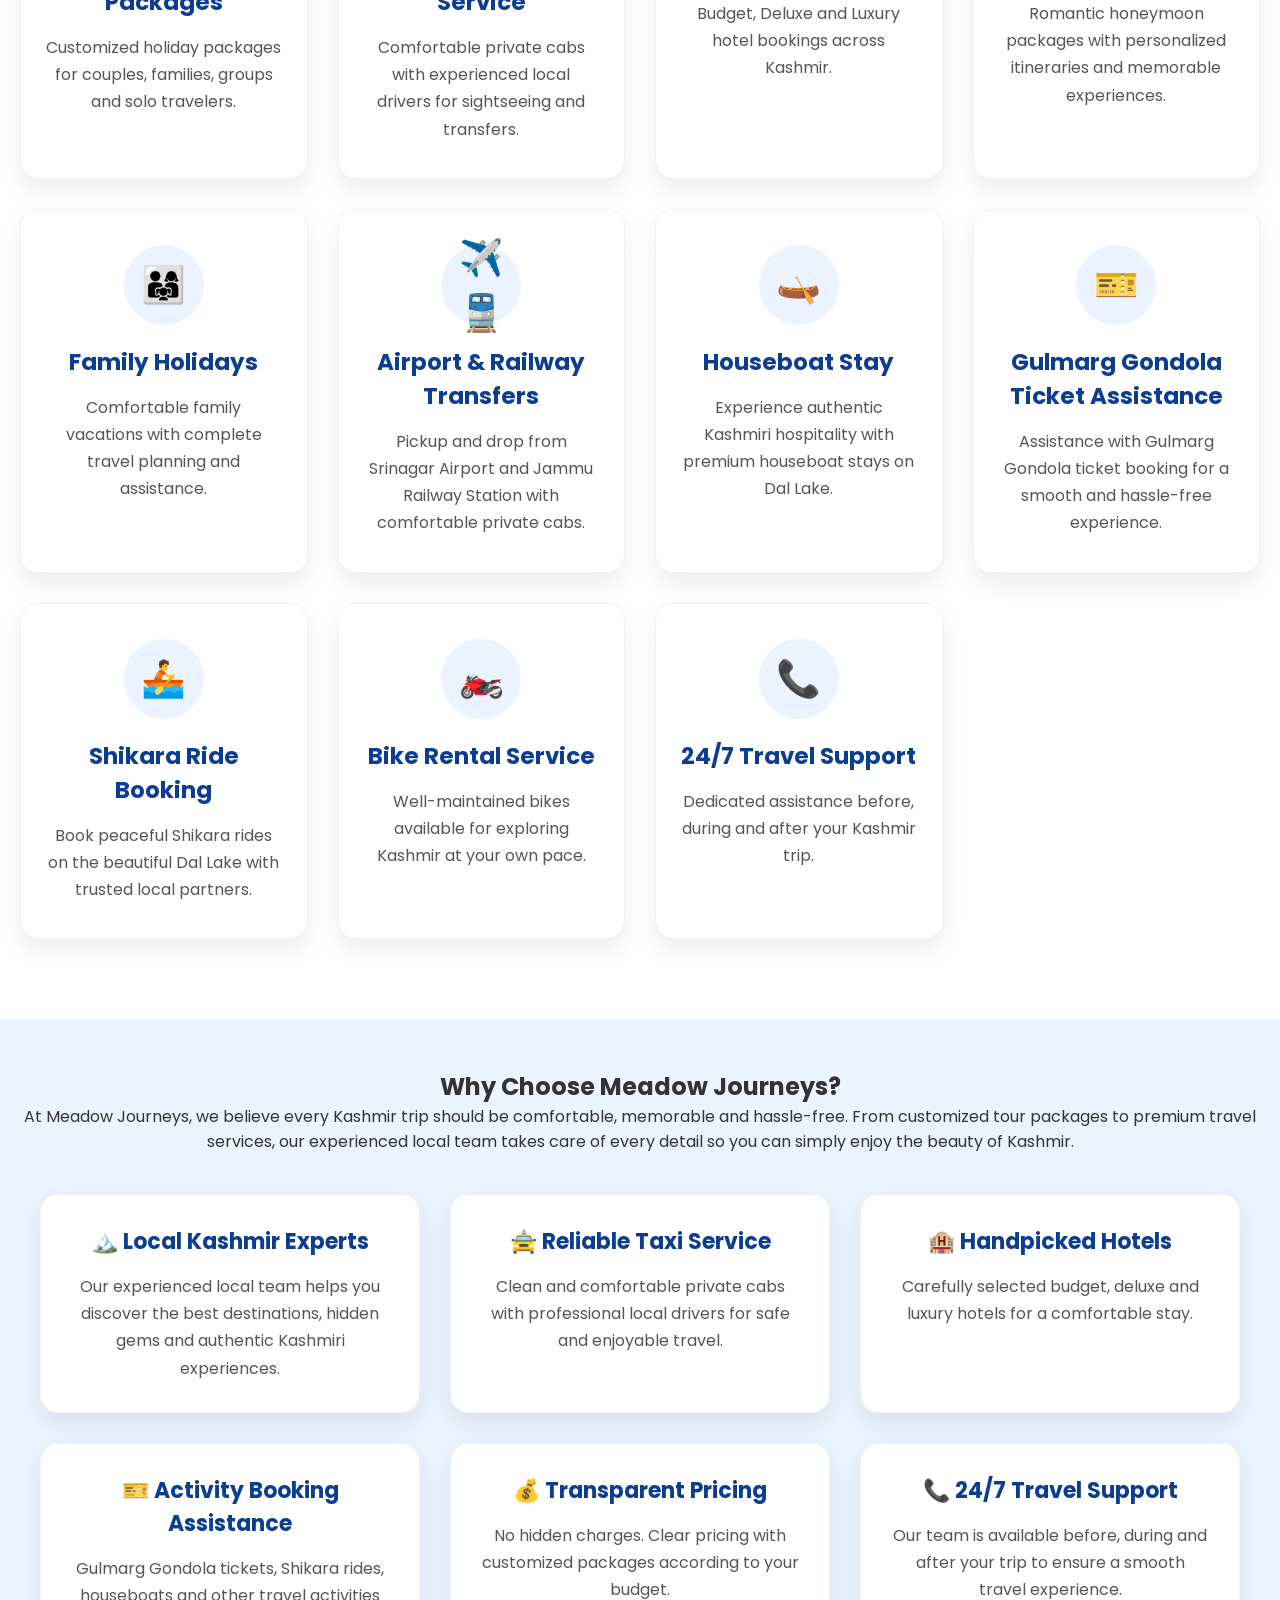
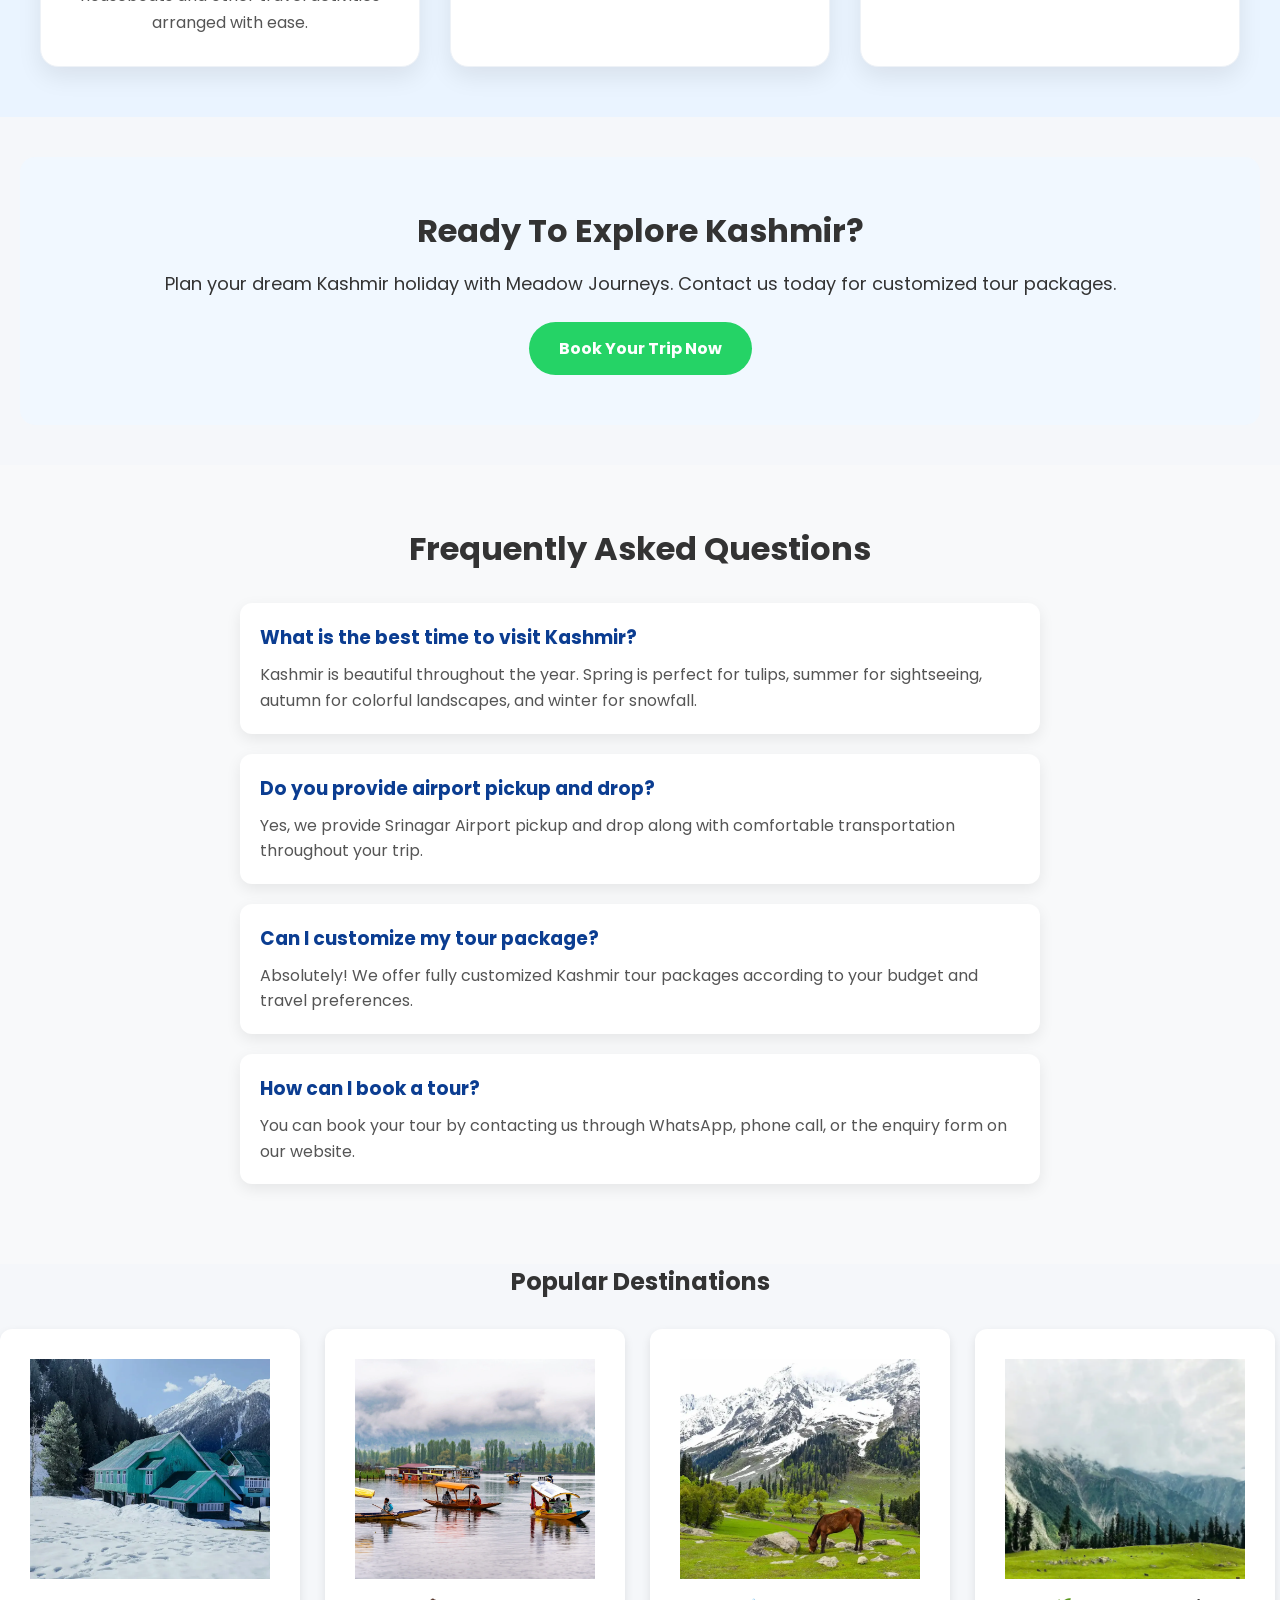
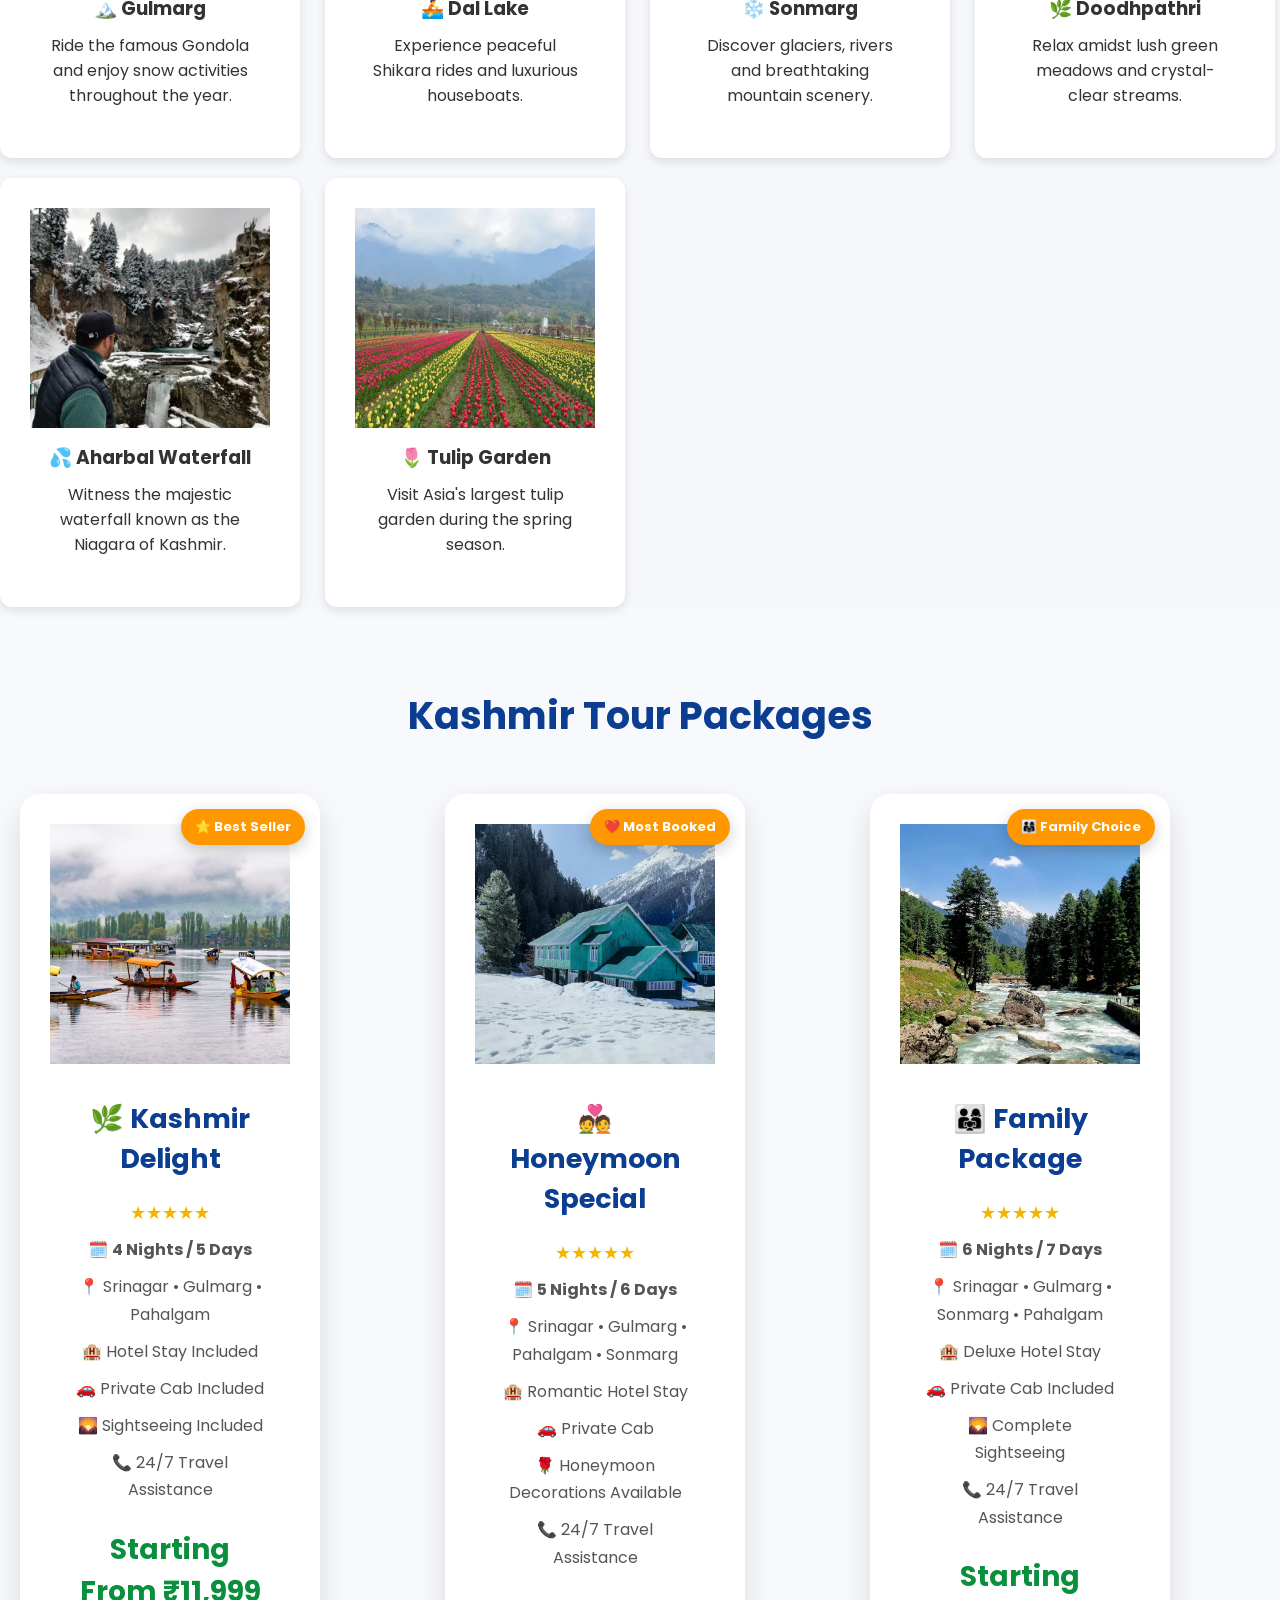
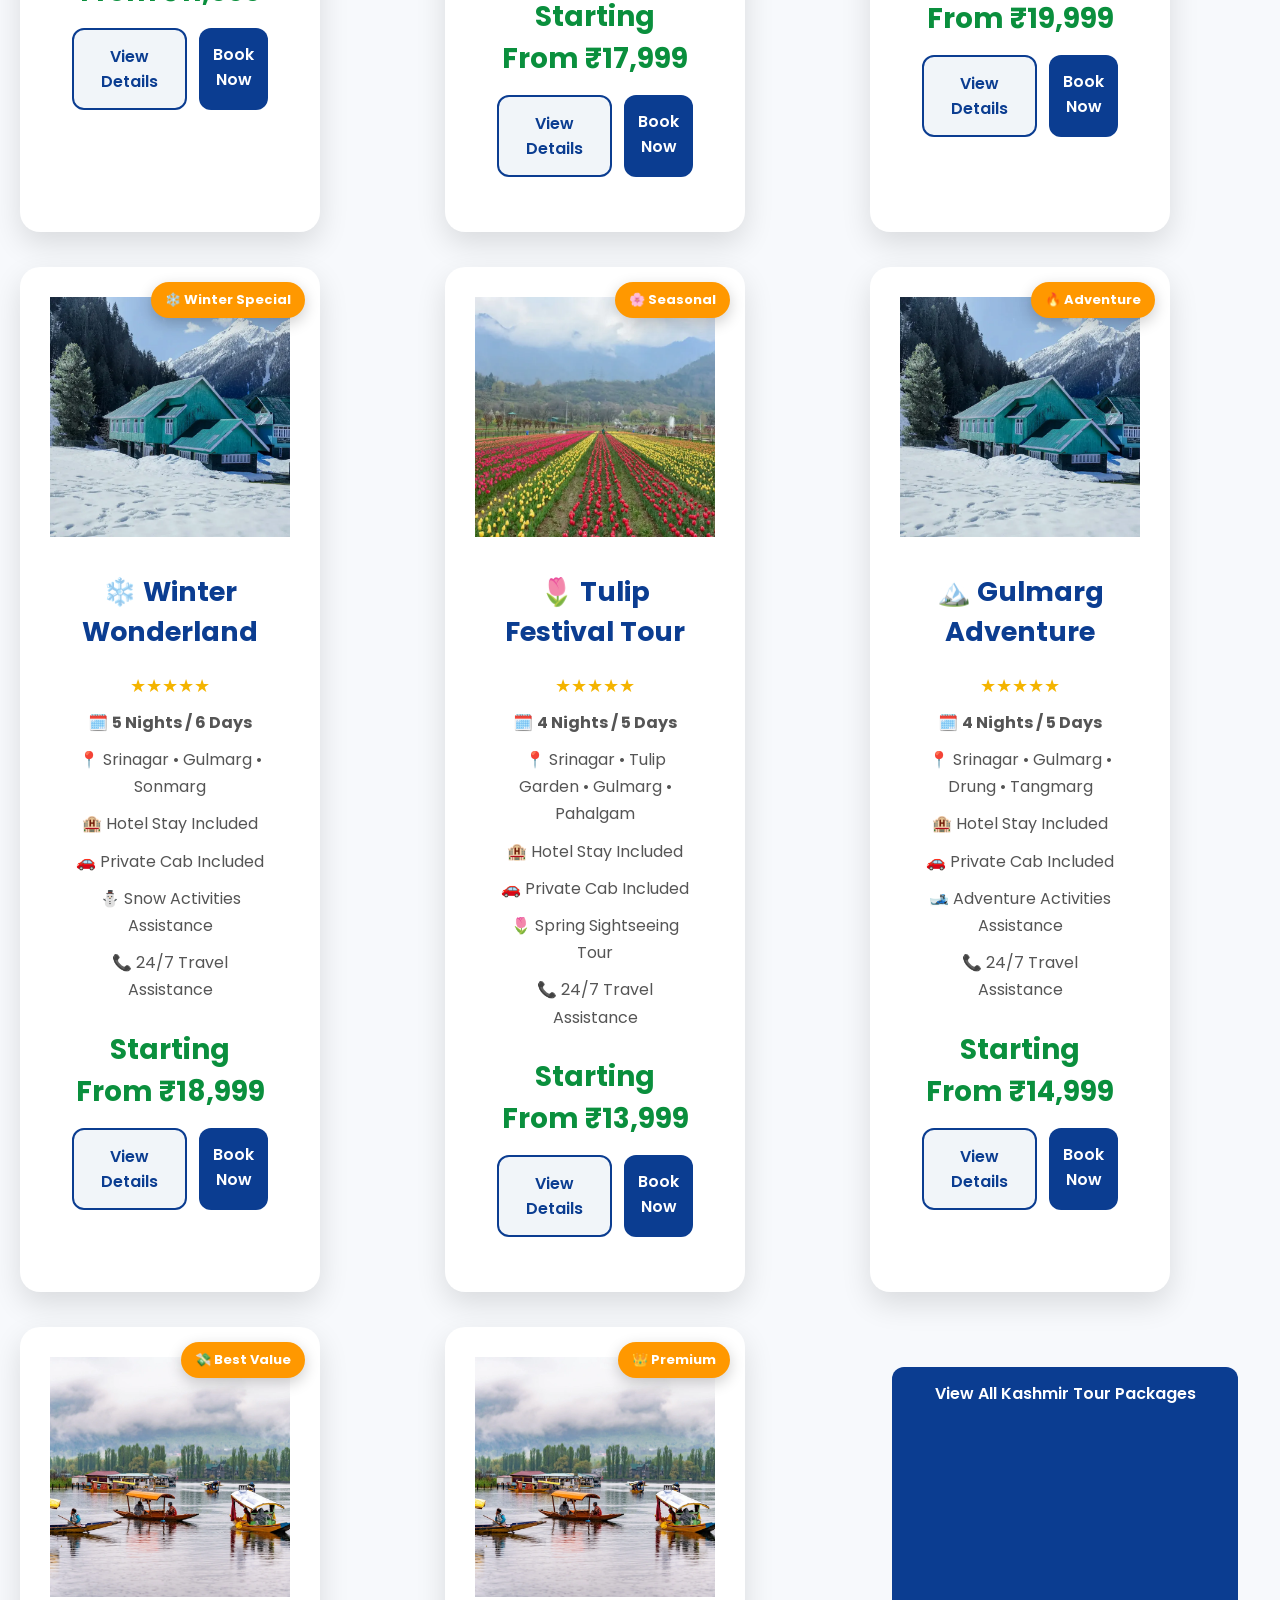
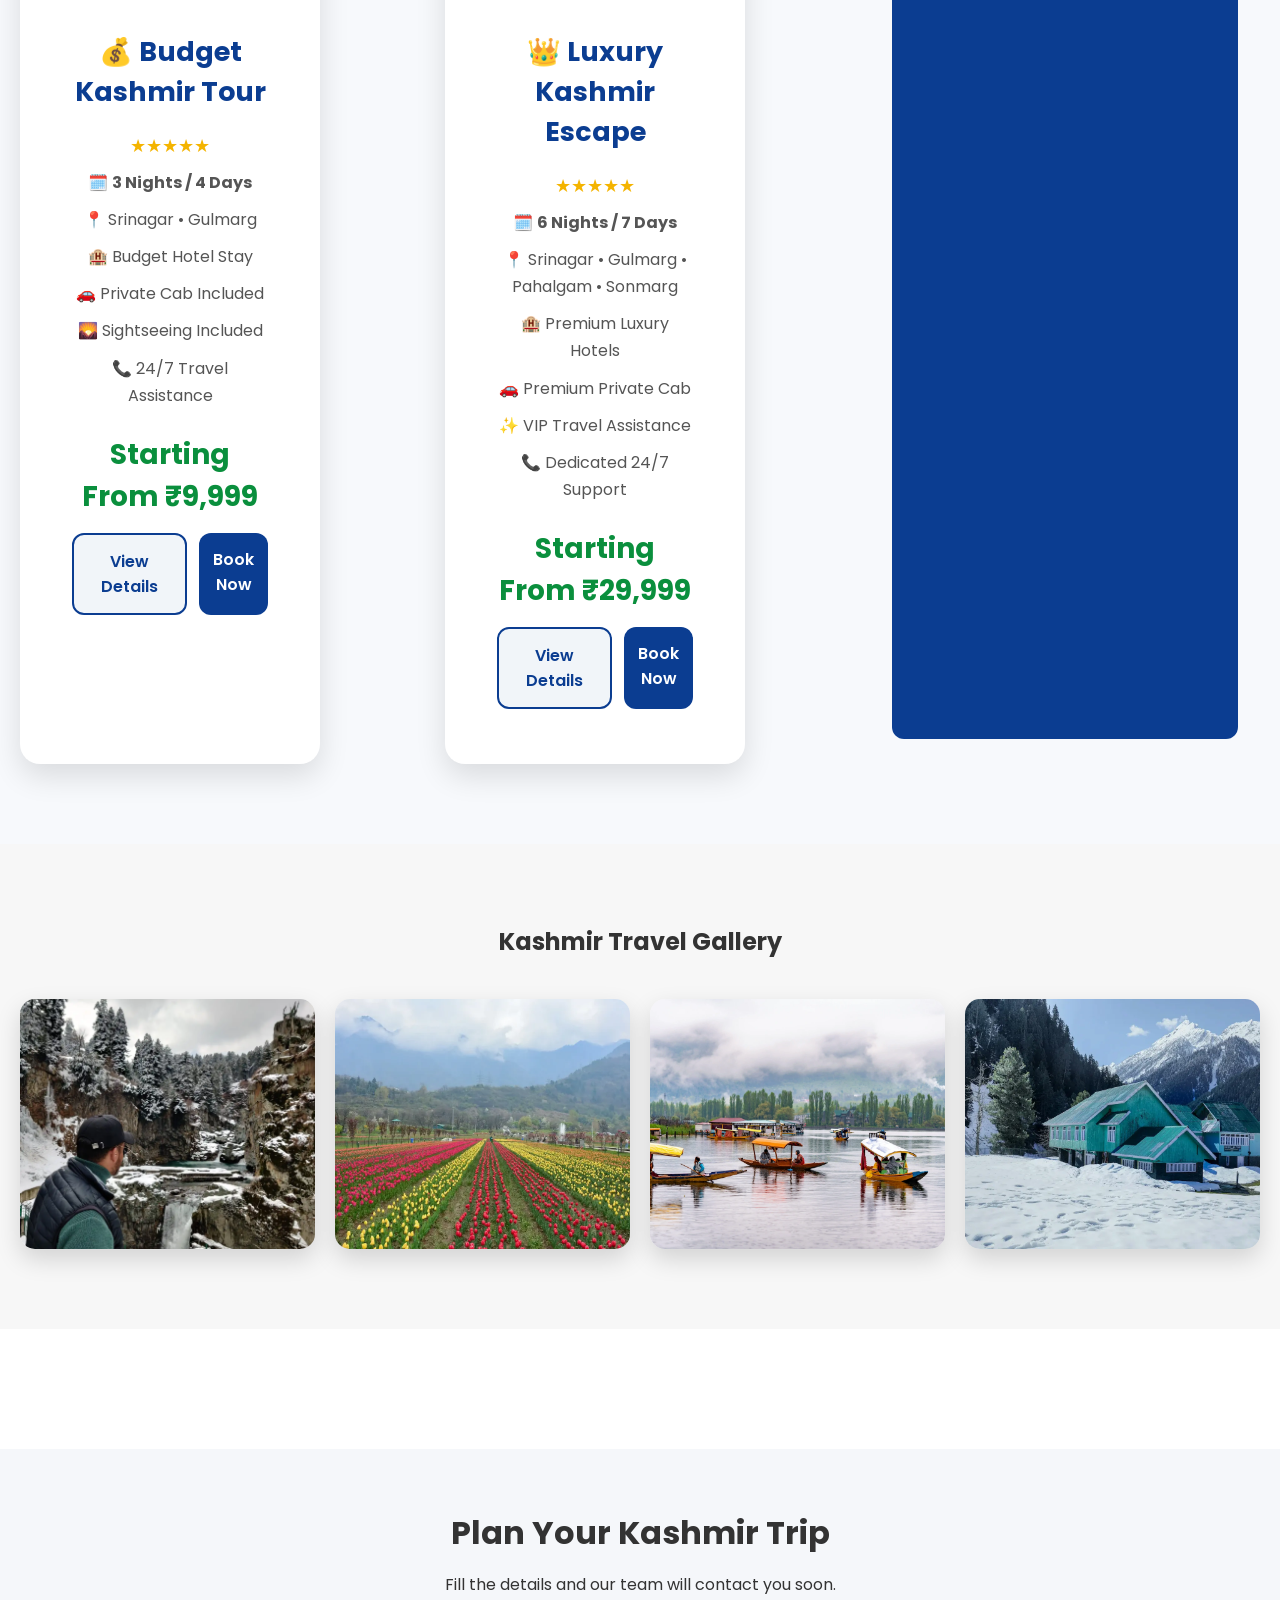
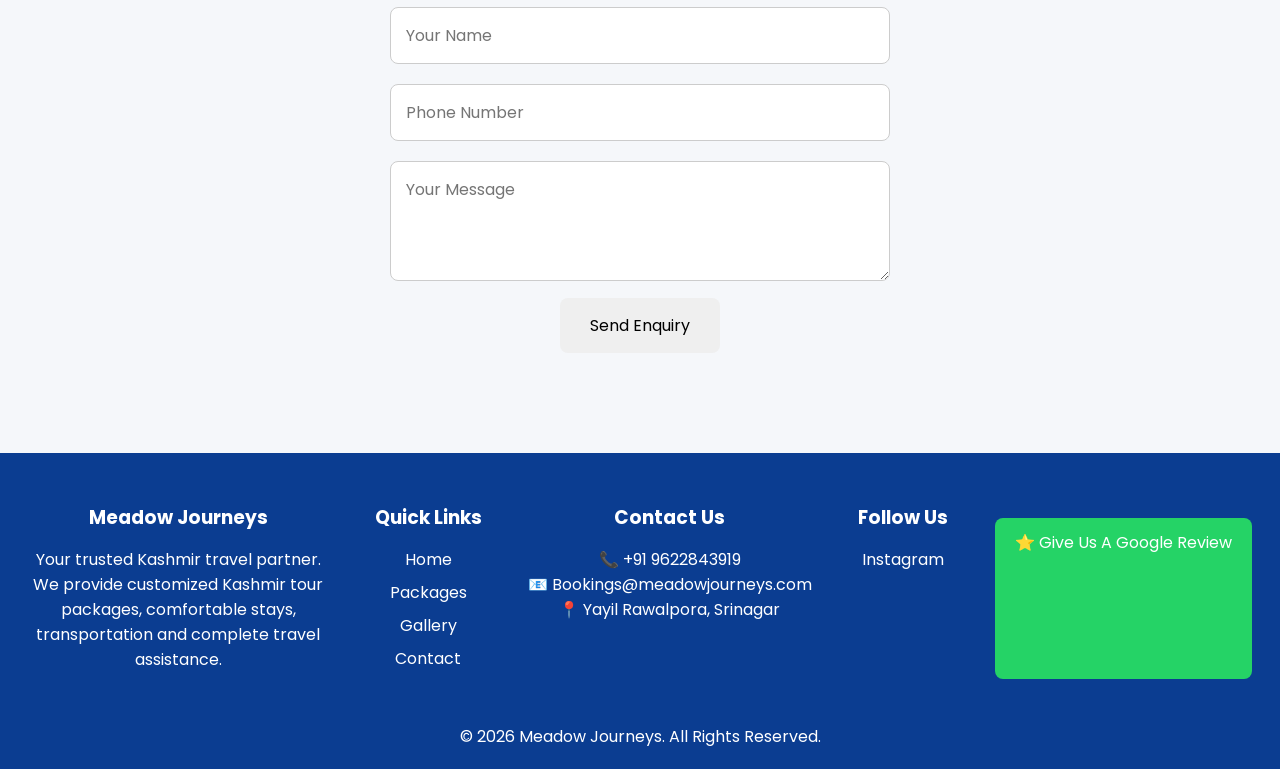
==== commit 6d18869f: "Fix closing tag for view-all-packages div" ====
--- a/index.html
+++ b/index.html
@@ -724,7 +724,7 @@
     <a href="kashmir-tour-packages.html" class="btn">
         View All Kashmir Tour Packages
     </a>
-</div
+</div>
 </section>
     
 <!-- Gallery -->
--- a/style.css
+++ b/style.css
@@ -1573,3 +1573,8 @@
     border-radius:15px;
     box-shadow:0 10px 20px rgba(0,0,0,.1);
 }
+.view-all-packages{
+    display:flex;
+    justify-content:center;
+    margin-top:40px;
+}
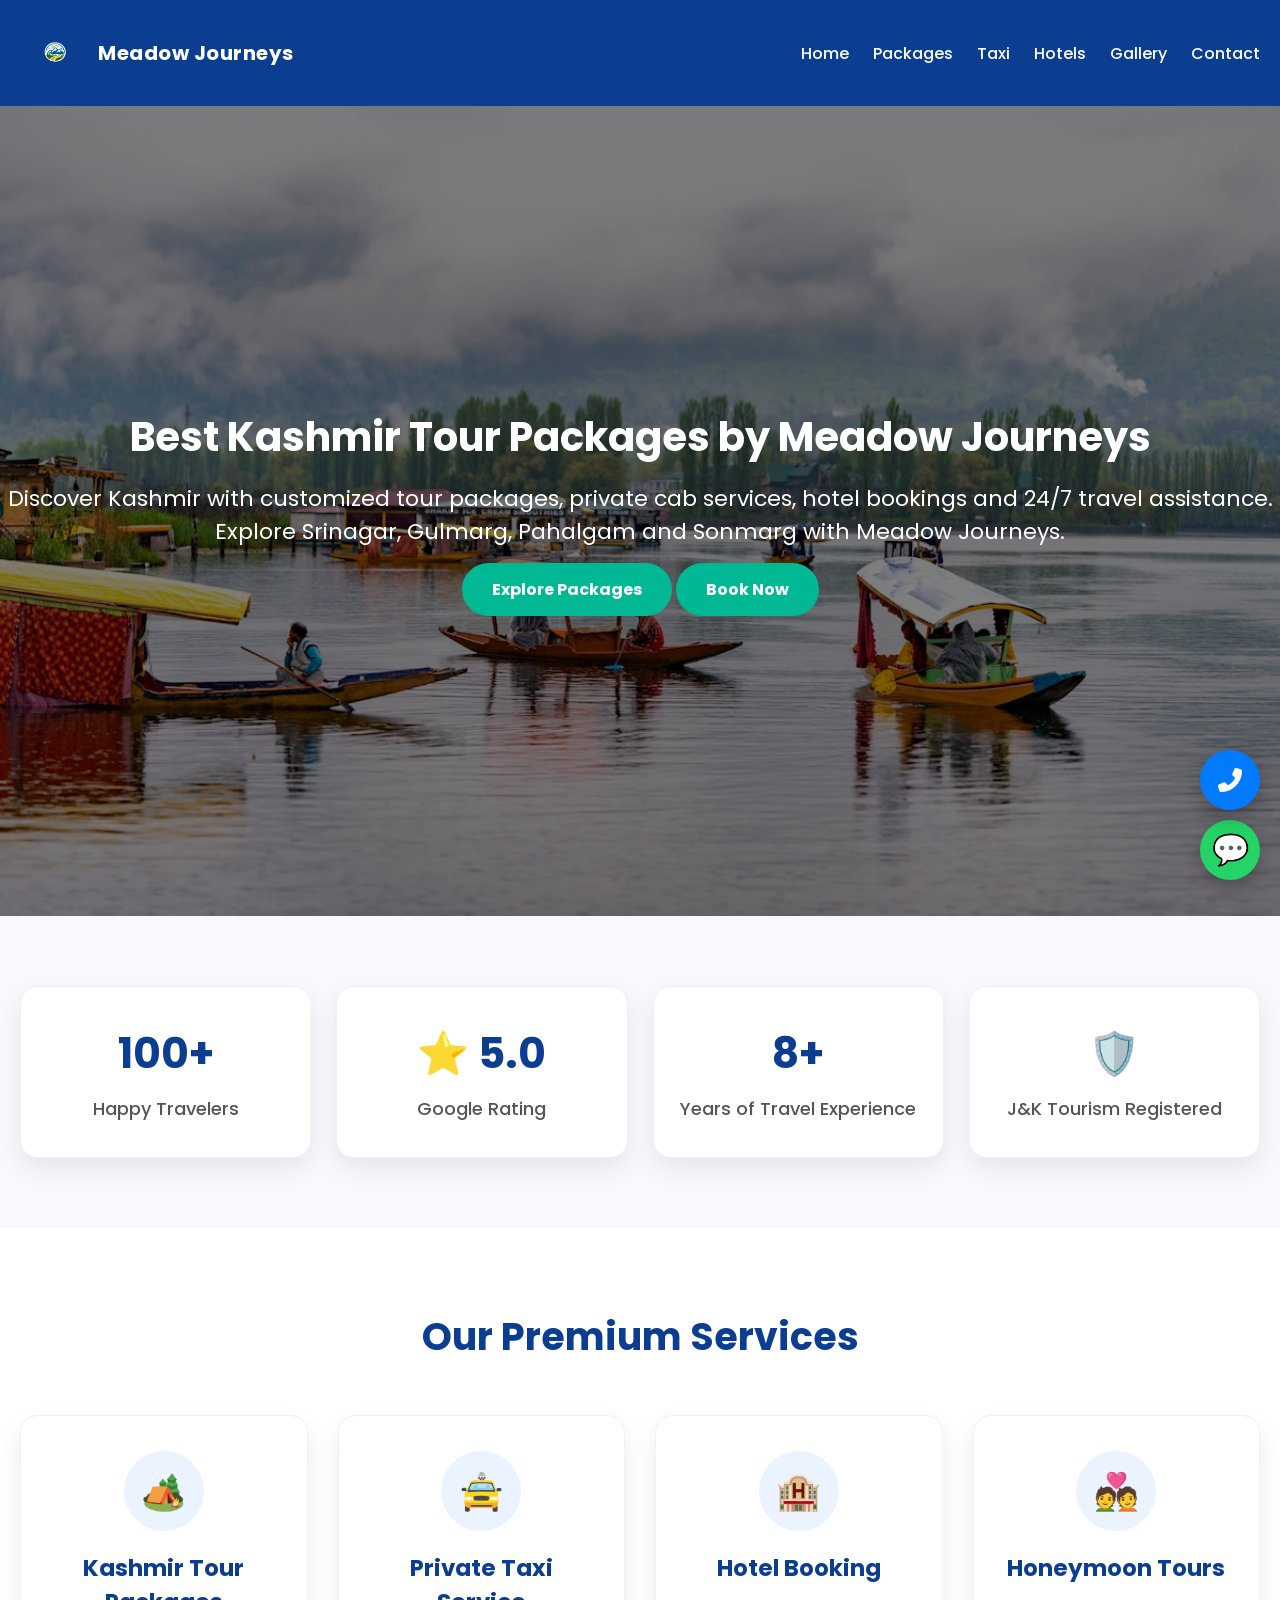
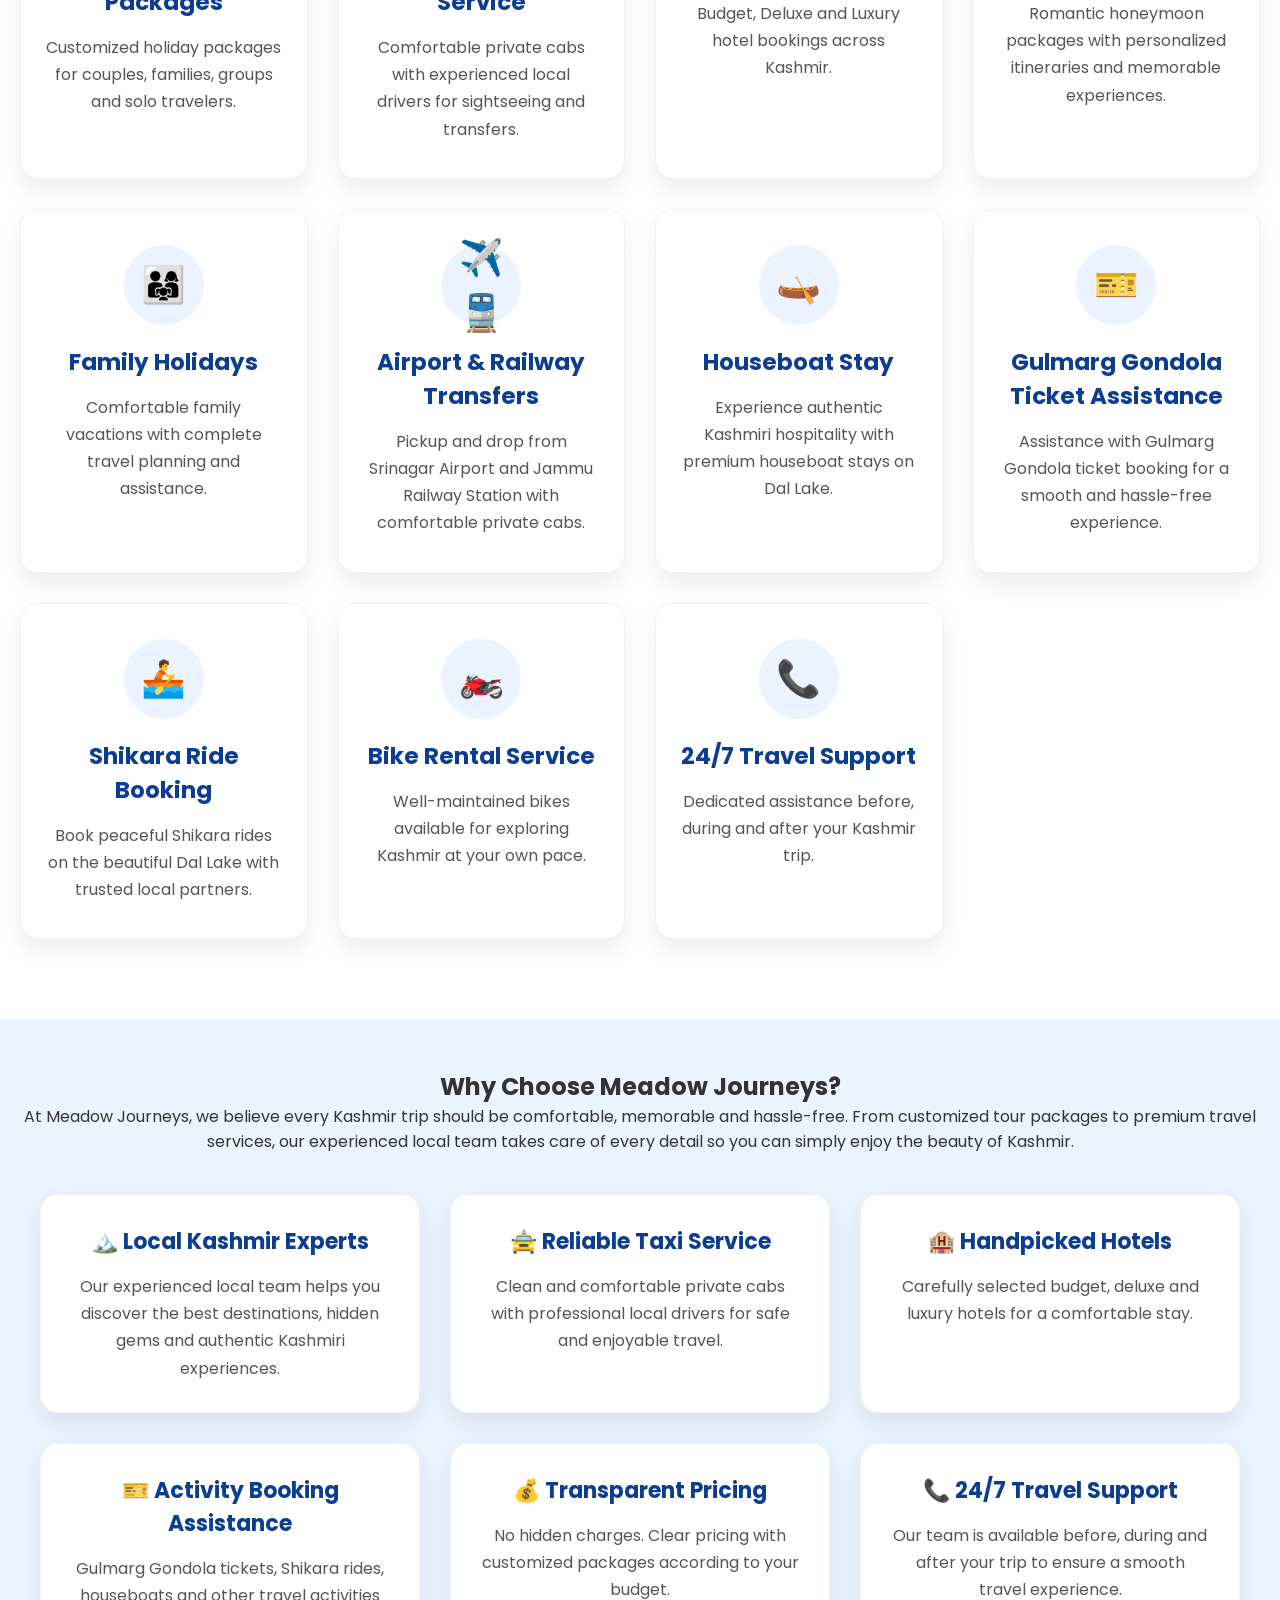
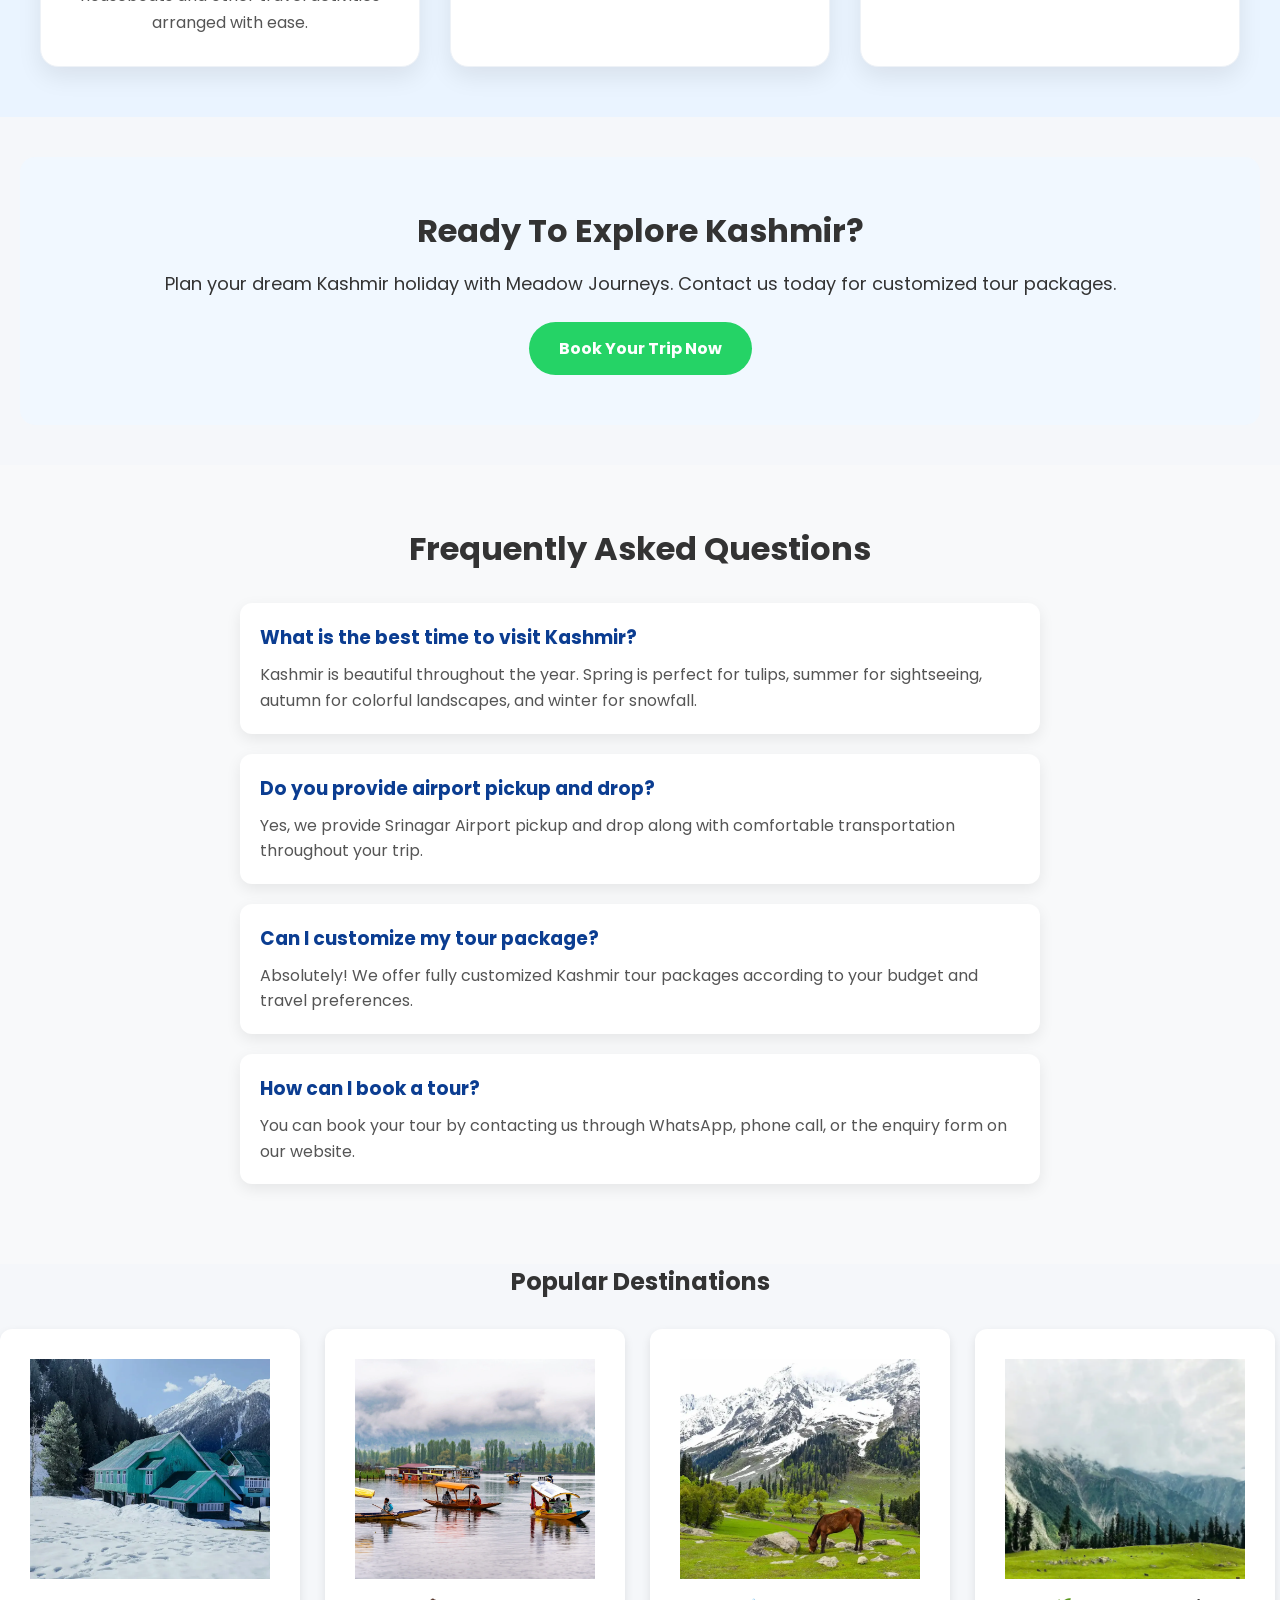
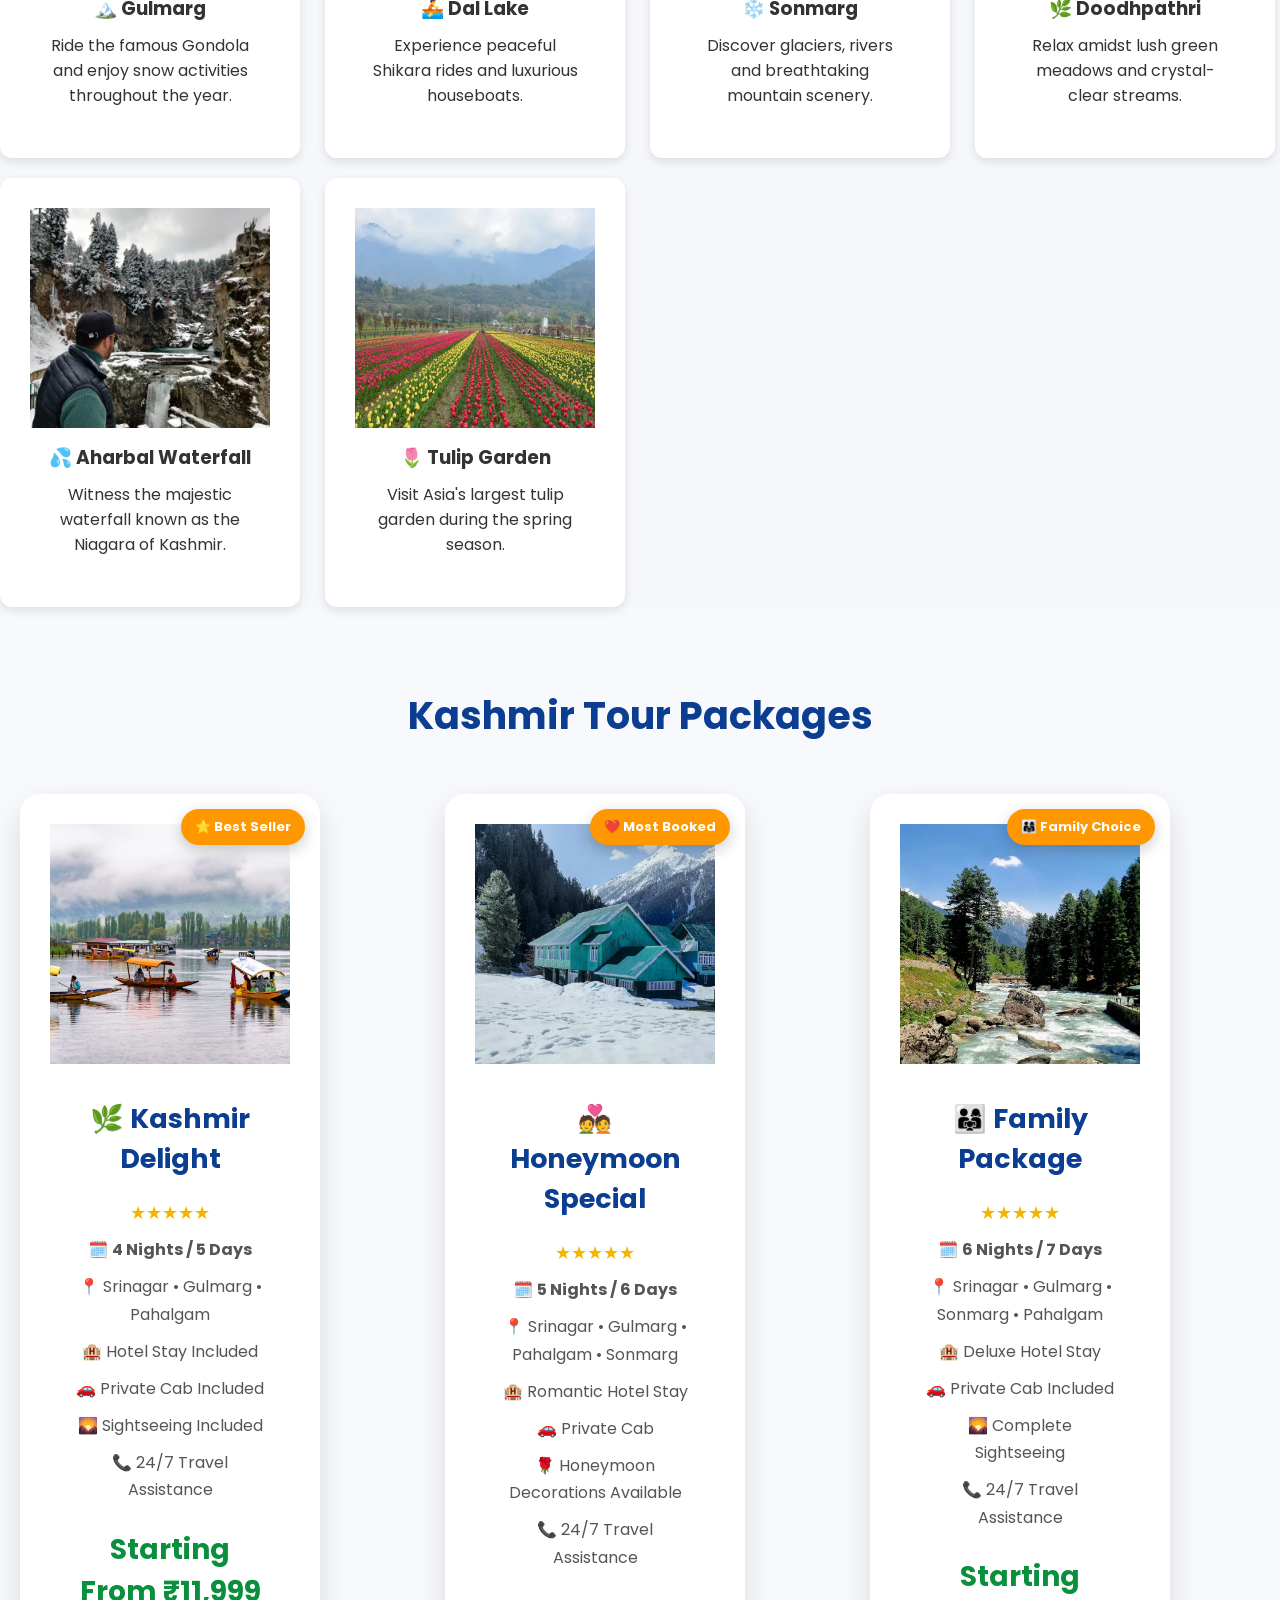
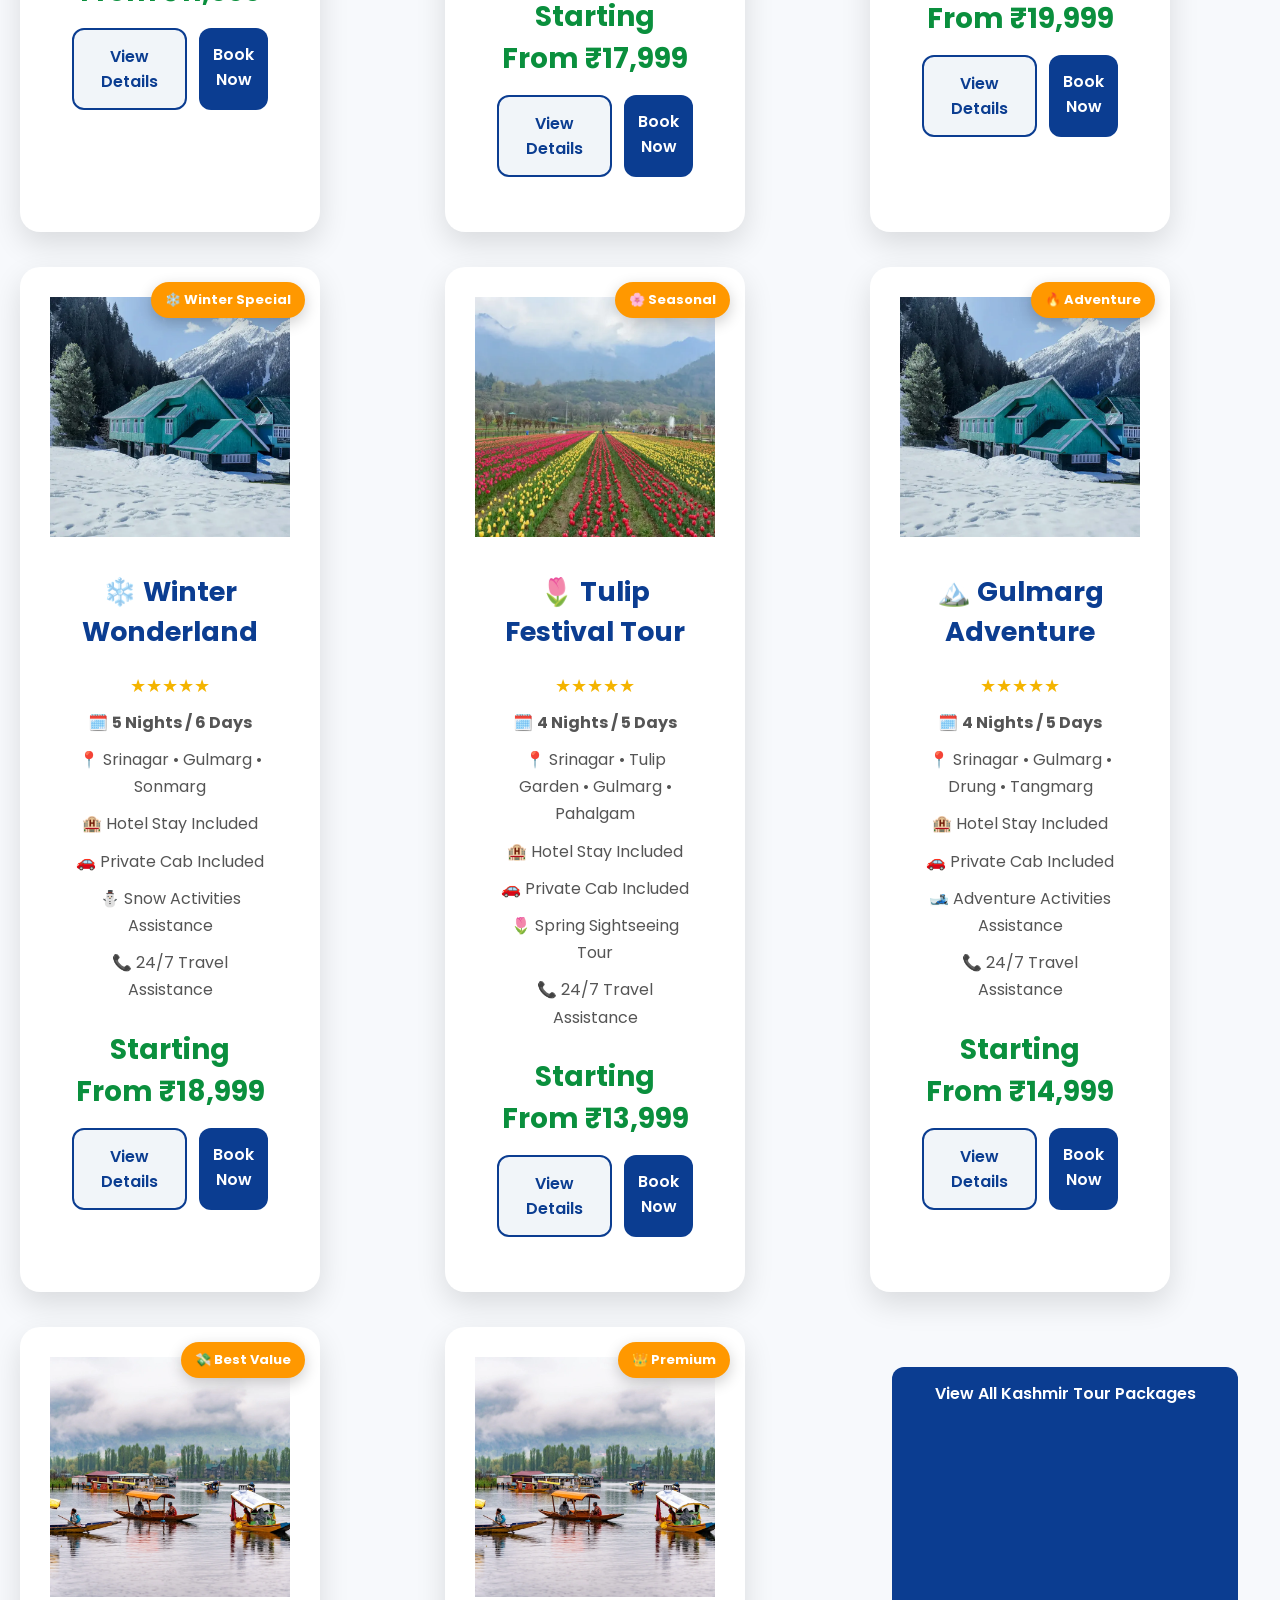
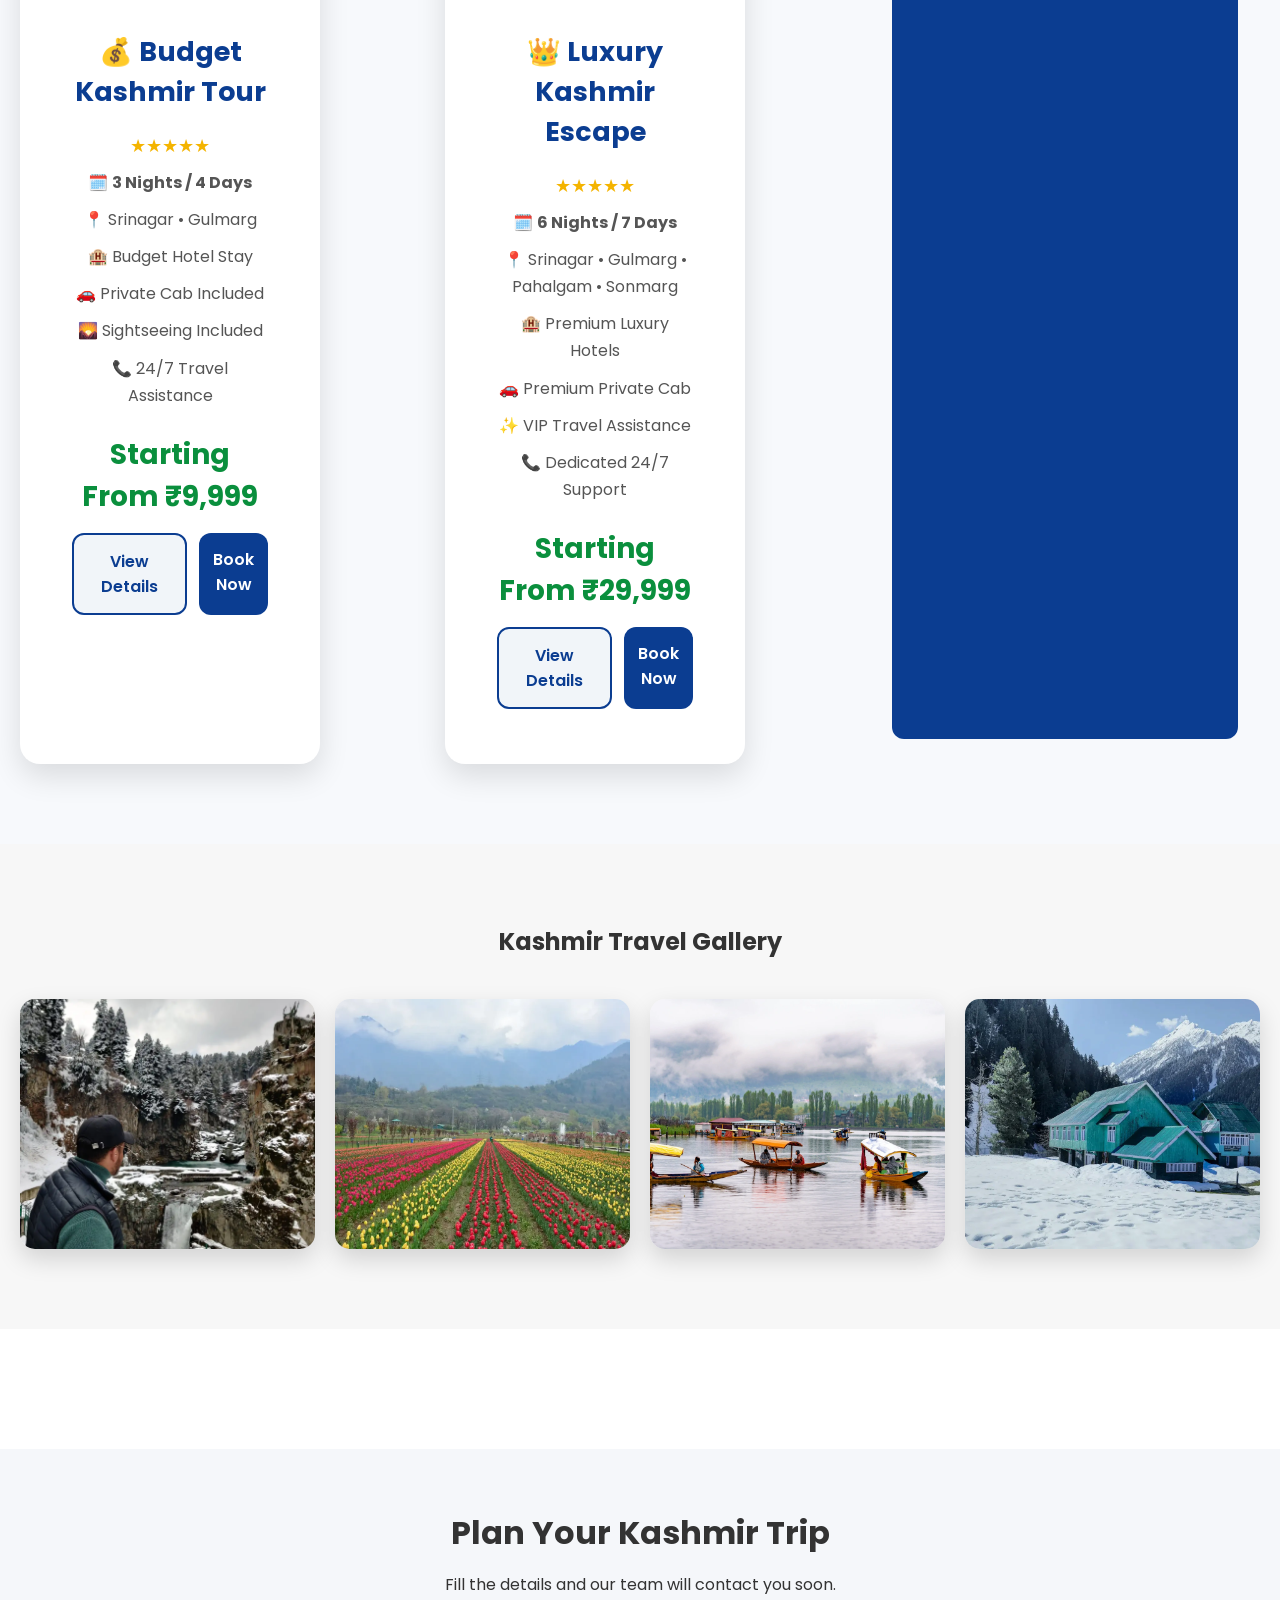
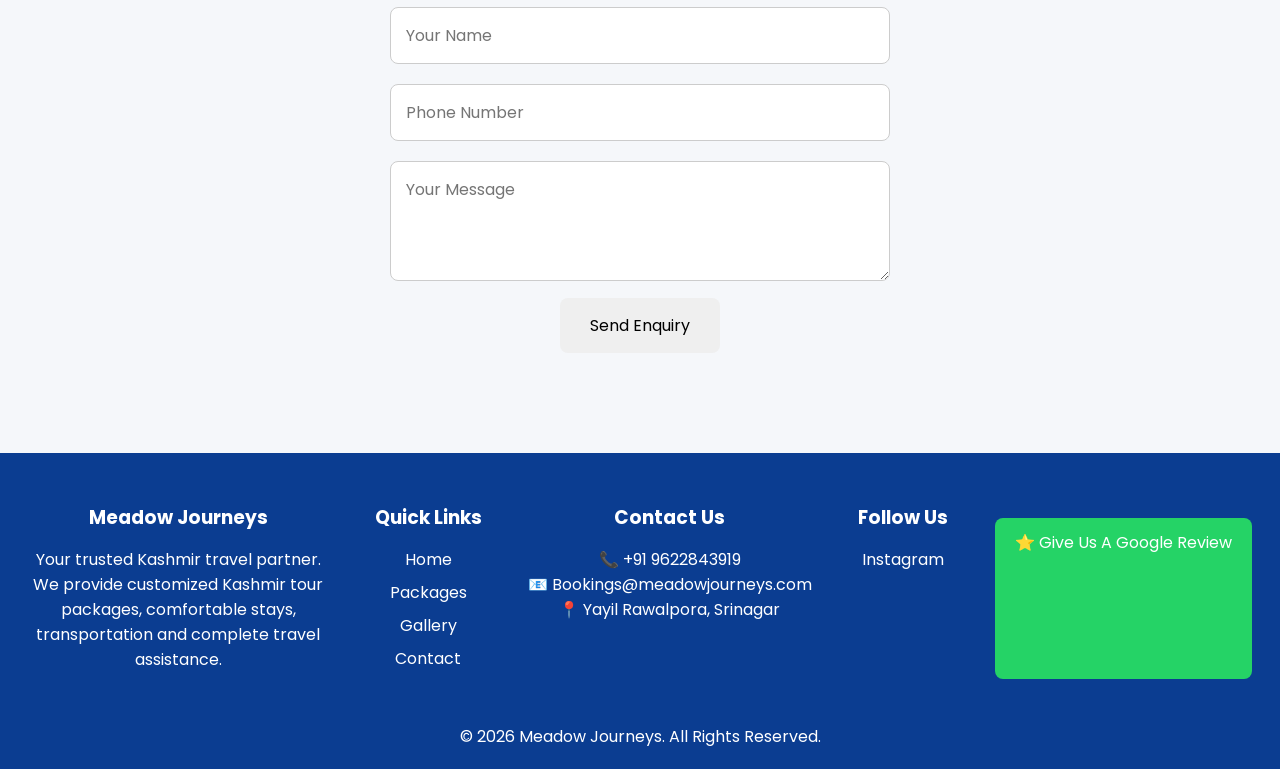
==== commit d39badff: "Update index.html" ====
--- a/index.html
+++ b/index.html
@@ -168,9 +168,17 @@
 Discover Kashmir with customized tour packages, private cab services, hotel bookings and 24/7 travel assistance. Explore Srinagar, Gulmarg, Pahalgam and Sonmarg with Meadow Journeys.
 </p>
 
-<a href="#" class="btn" onclick="openBookingPopup(); return false;">
-    Book Now
-</a>
+<div class="hero-buttons">
+
+<a href="kashmir-tour-packages.html" class="btn">
+Explore Packages
+</a>
+
+<a href="#" class="btn btn-outline" onclick="openBookingPopup(); return false;">
+Book Now
+</a>
+
+</div>
 
 </div>
 
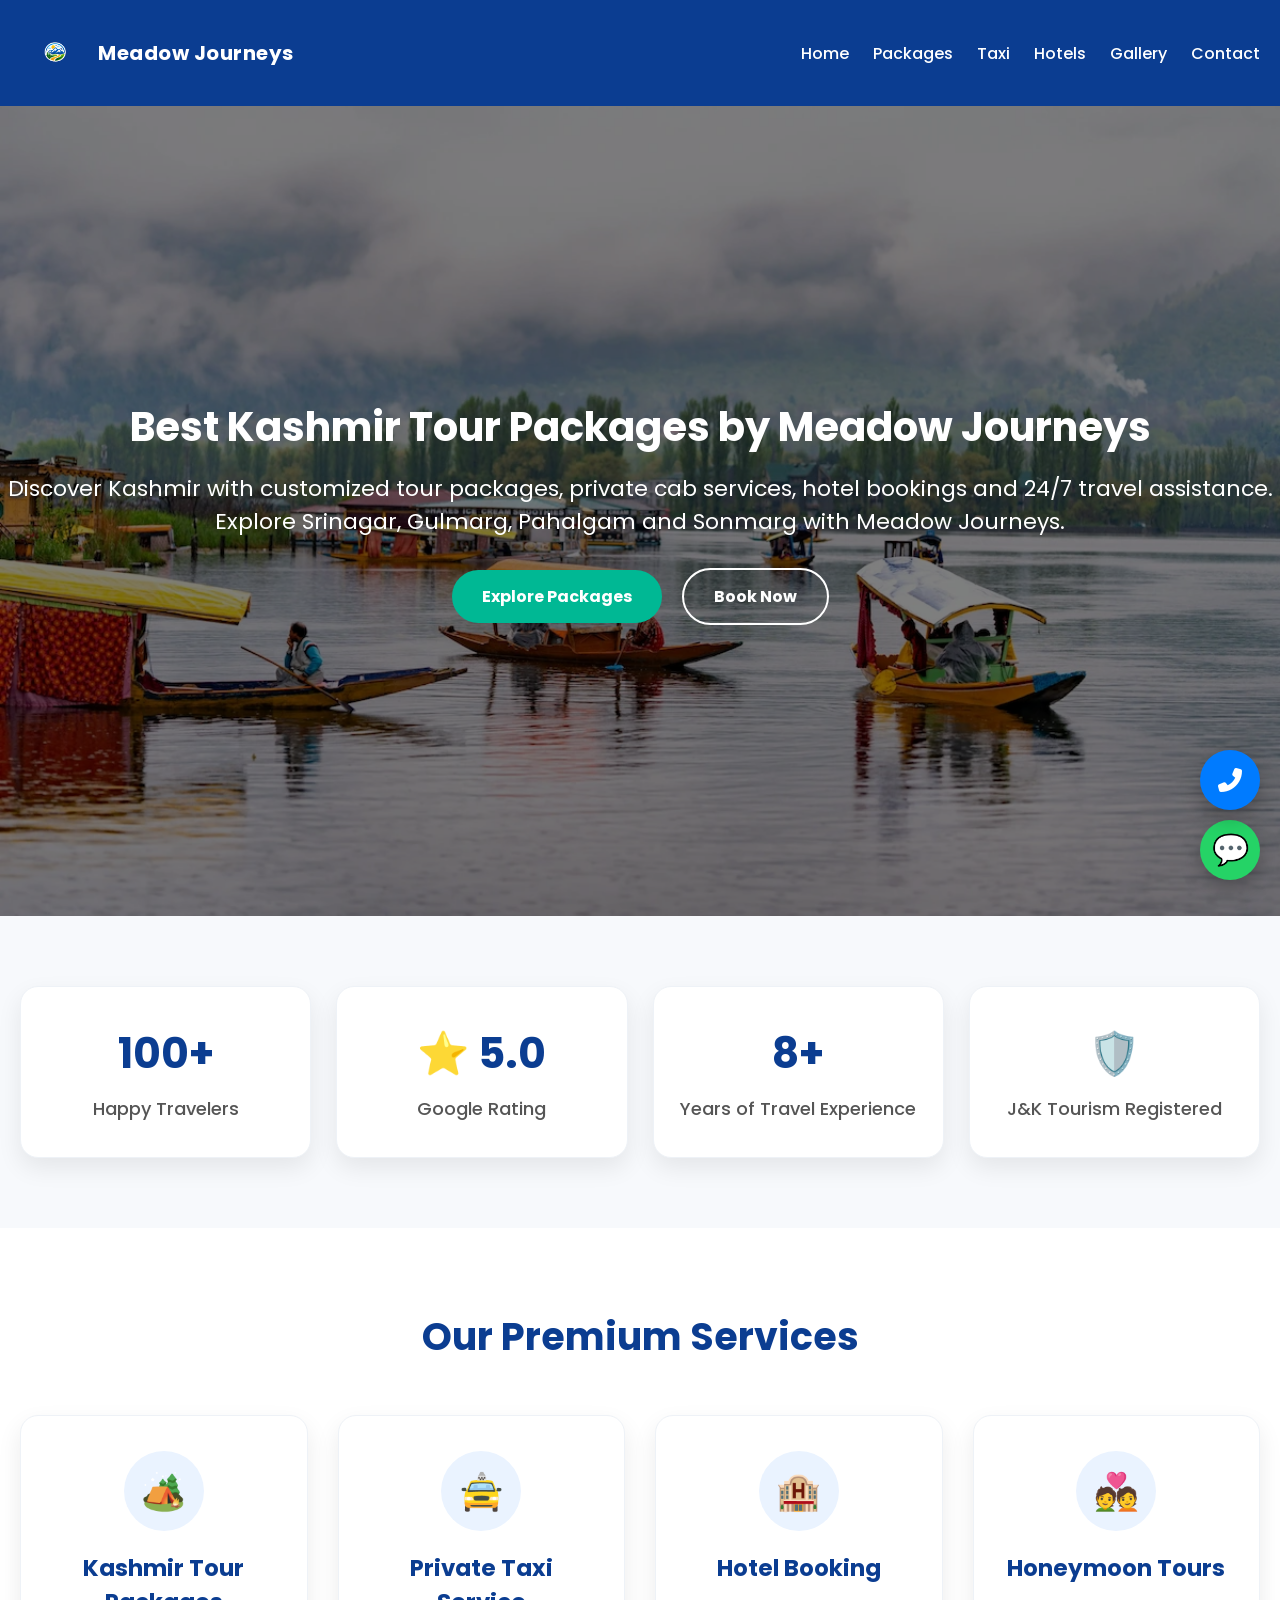
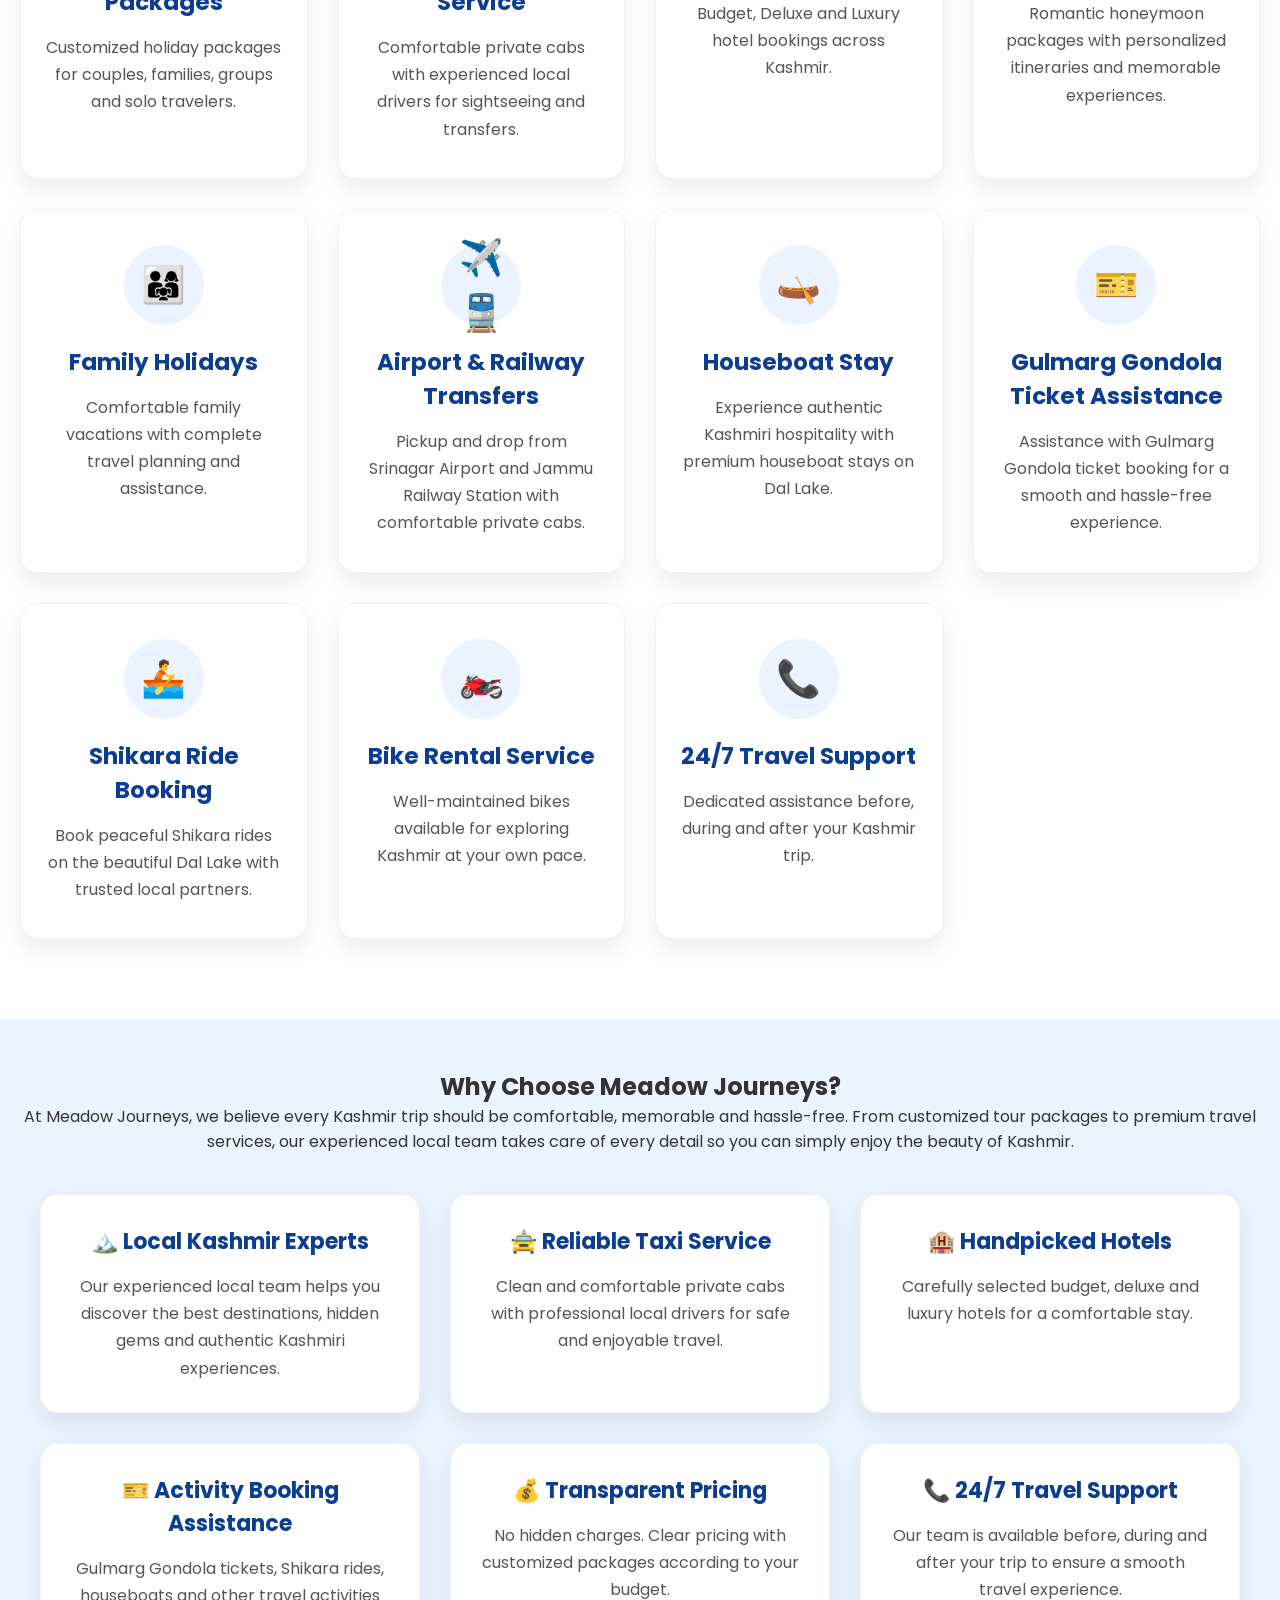
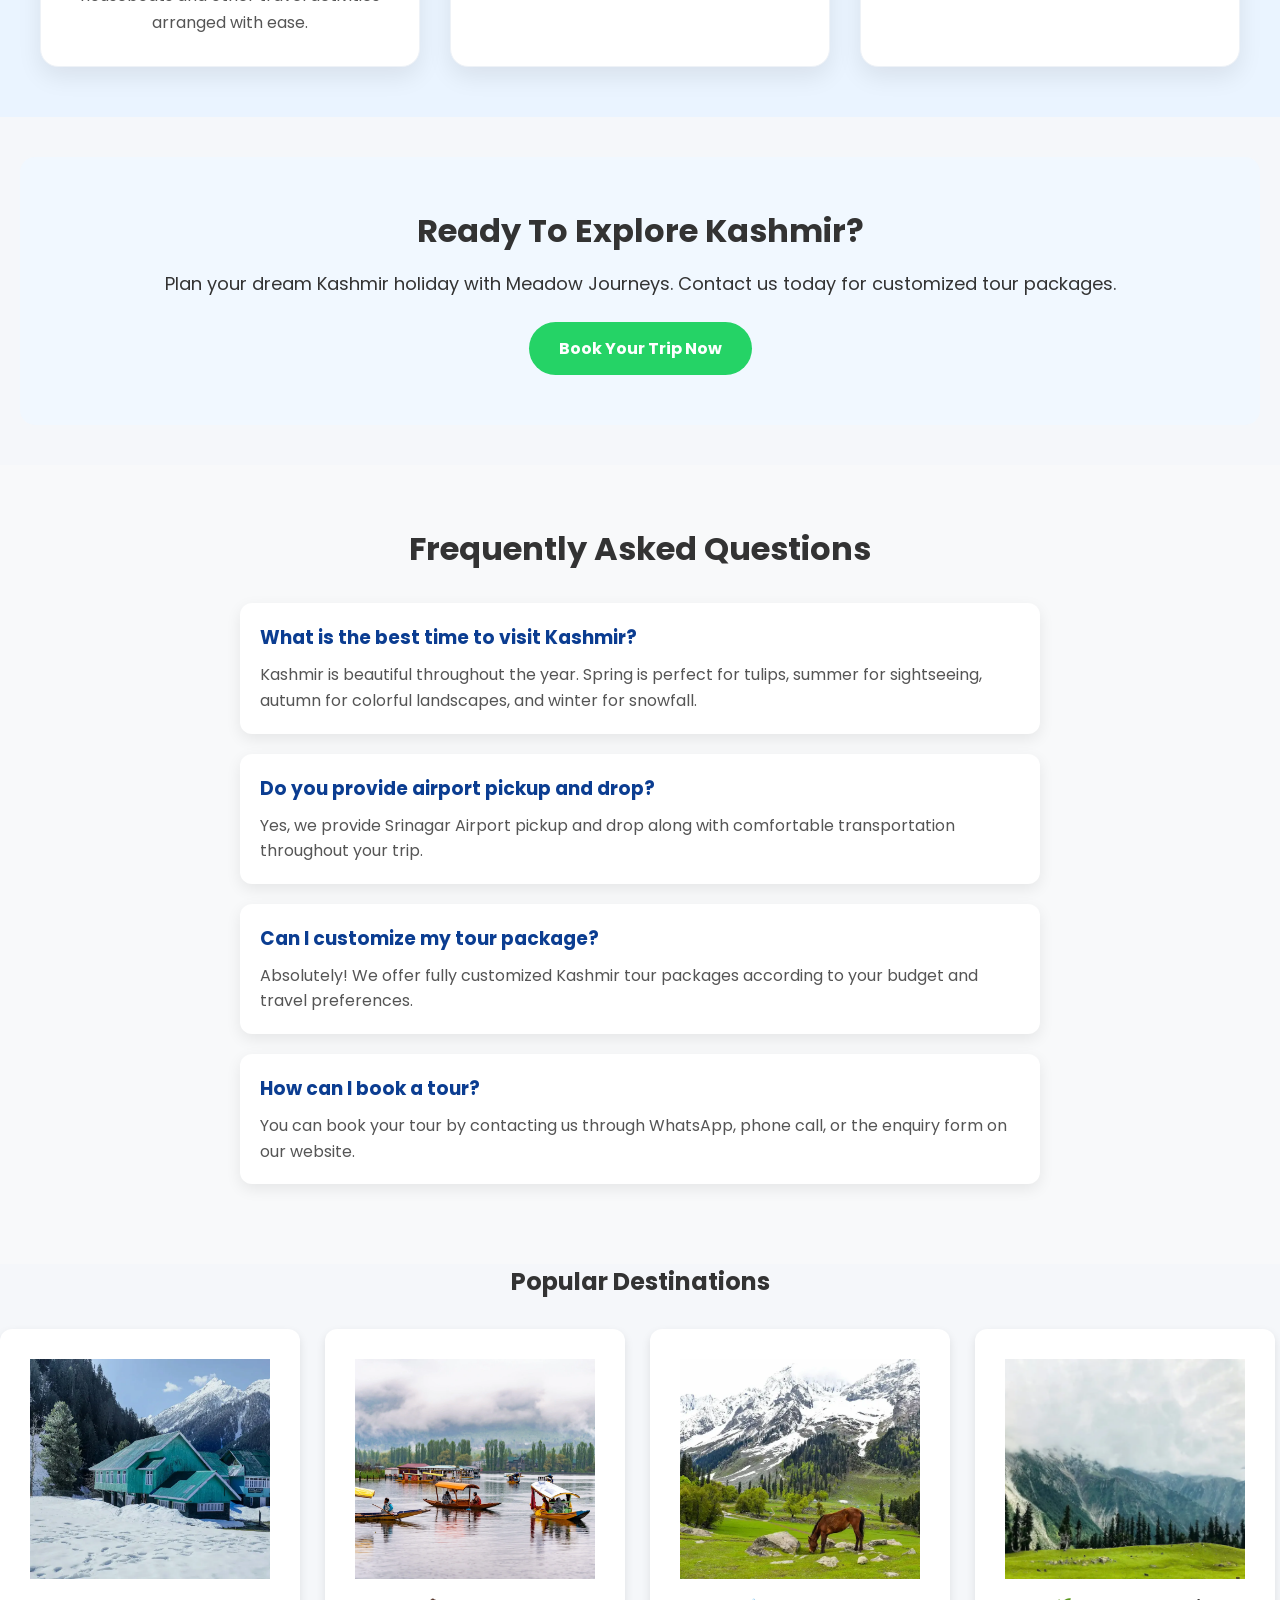
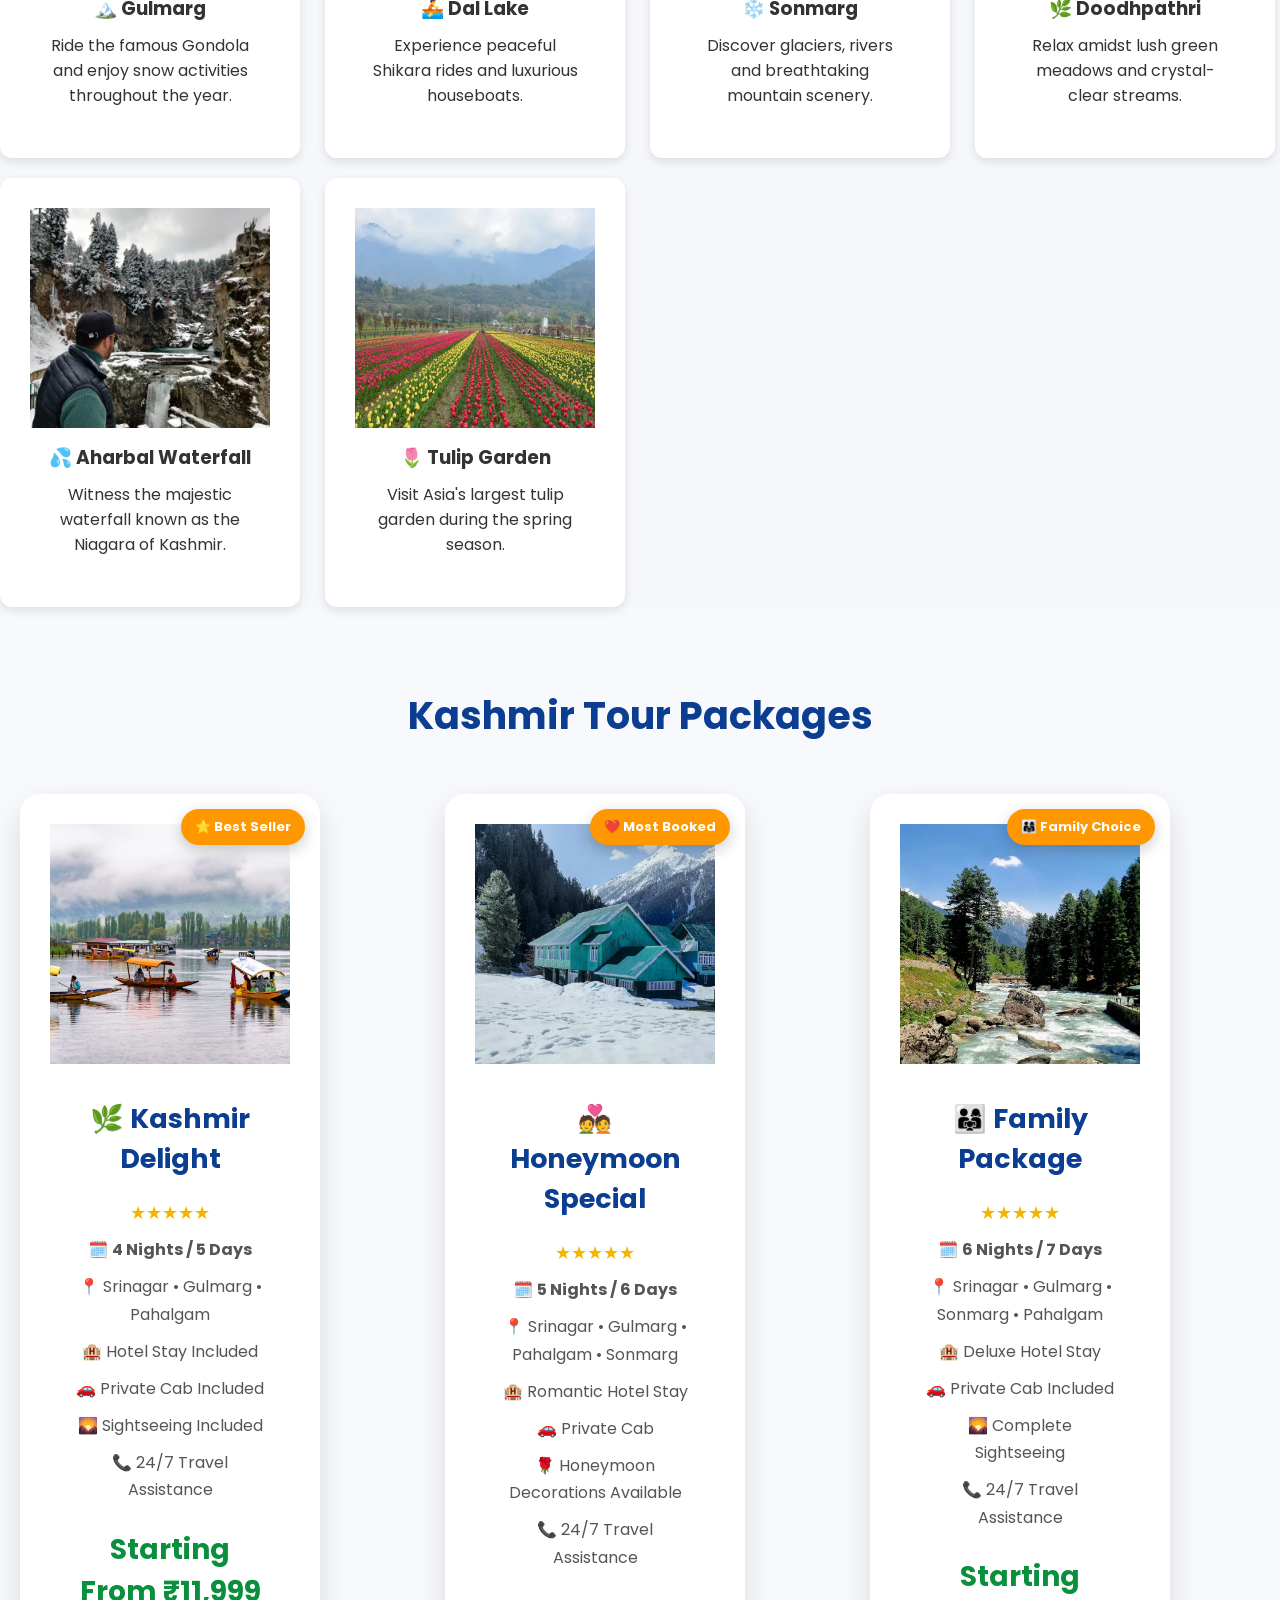
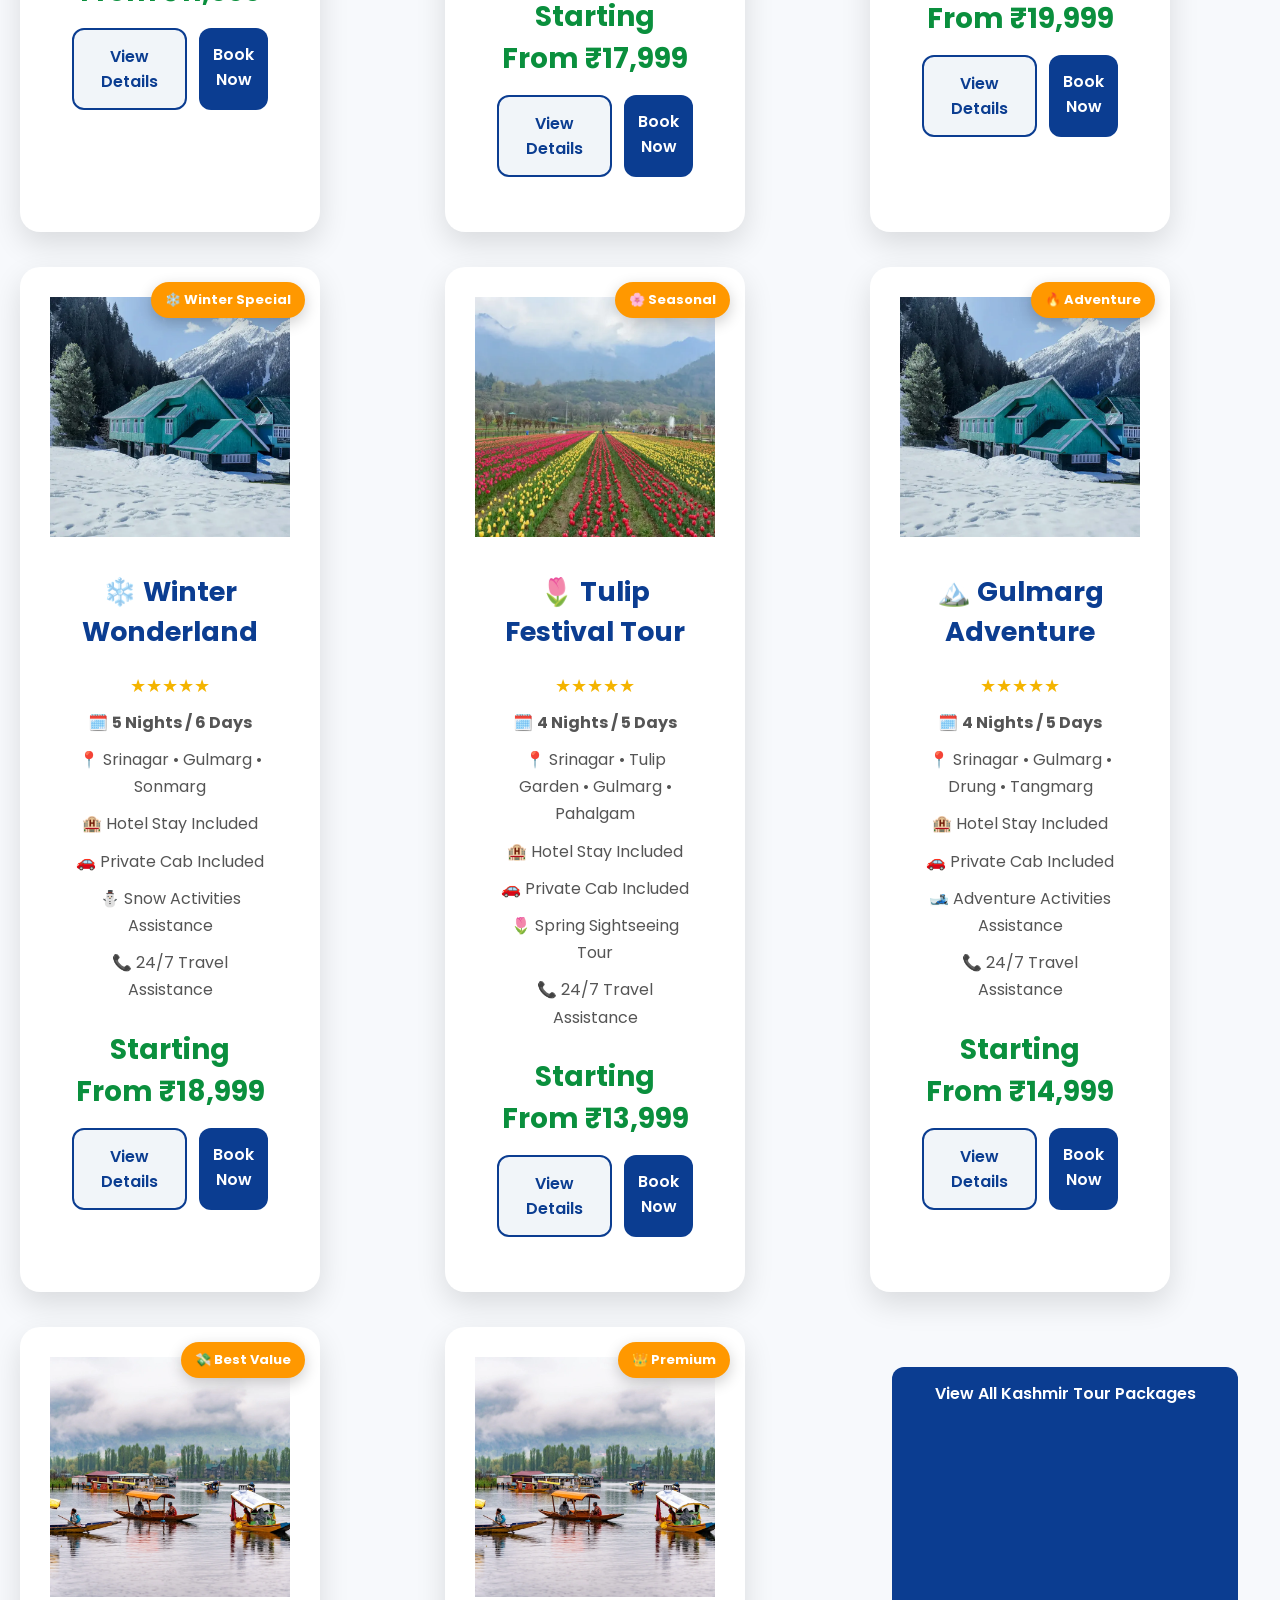
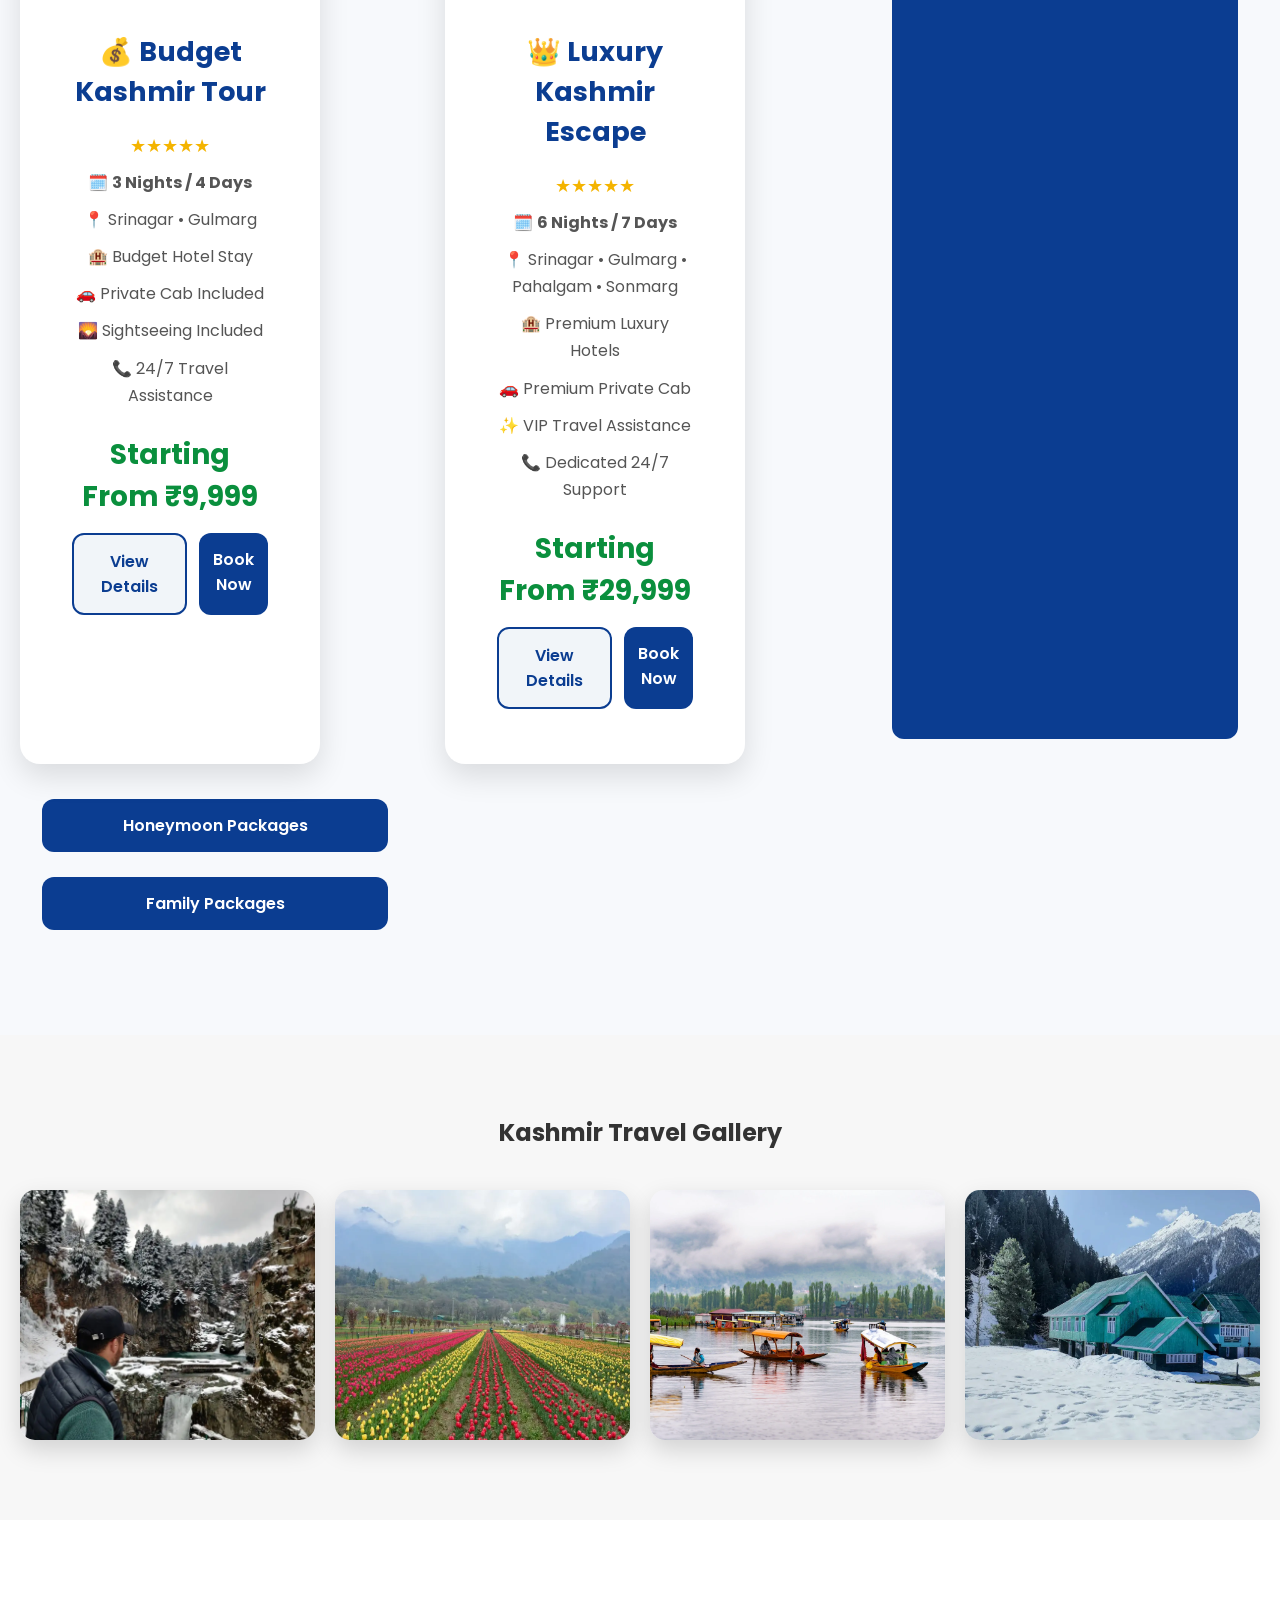
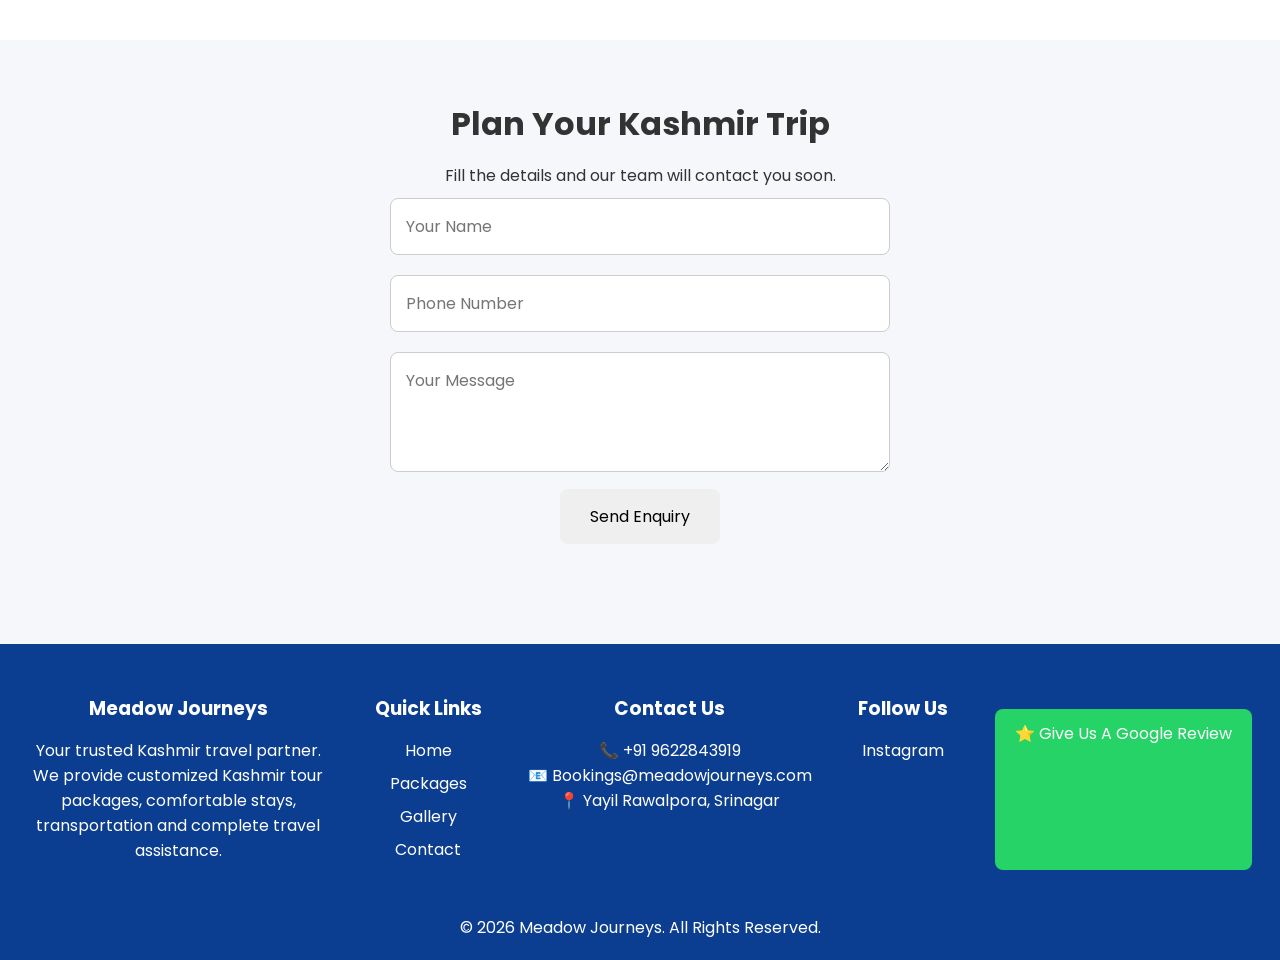
==== commit 9307bc64: "Update package links for honeymoon and family packages" ====
--- a/index.html
+++ b/index.html
@@ -488,7 +488,7 @@
 
 <div class="package-buttons">
 
-<a href="kashmir-tour-packages.html" class="details-btn">
+<a href="kashmir-honeymoon-packages.html" class="details-btn">
 View Details
 </a>
 
@@ -526,7 +526,7 @@
 
 <div class="package-buttons">
 
-<a href="kashmir-tour-packages.html" class="details-btn">
+<a href="kashmir-family-tour-packages.html" class="details-btn">
 View Details
 </a>
 
@@ -731,6 +731,15 @@
 <div class="view-all-packages">
     <a href="kashmir-tour-packages.html" class="btn">
         View All Kashmir Tour Packages
+    </a>
+</div>
+    <div class="package-links">
+    <a href="kashmir-honeymoon-packages.html" class="btn">
+        Honeymoon Packages
+    </a>
+
+    <a href="kashmir-family-tour-packages.html" class="btn">
+        Family Packages
     </a>
 </div>
 </section>
--- a/style.css
+++ b/style.css
@@ -1578,3 +1578,40 @@
     justify-content:center;
     margin-top:40px;
 }
+.hero-buttons{
+    display:flex;
+    justify-content:center;
+    align-items:center;
+    gap:20px;
+    flex-wrap:wrap;
+    margin-top:30px;
+}
+
+.hero-buttons .btn{
+    display:inline-block;
+}
+
+.btn-outline{
+    background:transparent;
+    color:#fff;
+    border:2px solid #fff;
+}
+
+.btn-outline:hover{
+    background:#fff;
+    color:#0b3d91;
+}
+
+@media (max-width:768px){
+
+.hero-buttons{
+    flex-direction:column;
+    gap:15px;
+}
+
+.hero-buttons .btn{
+    width:260px;
+    text-align:center;
+}
+
+}
